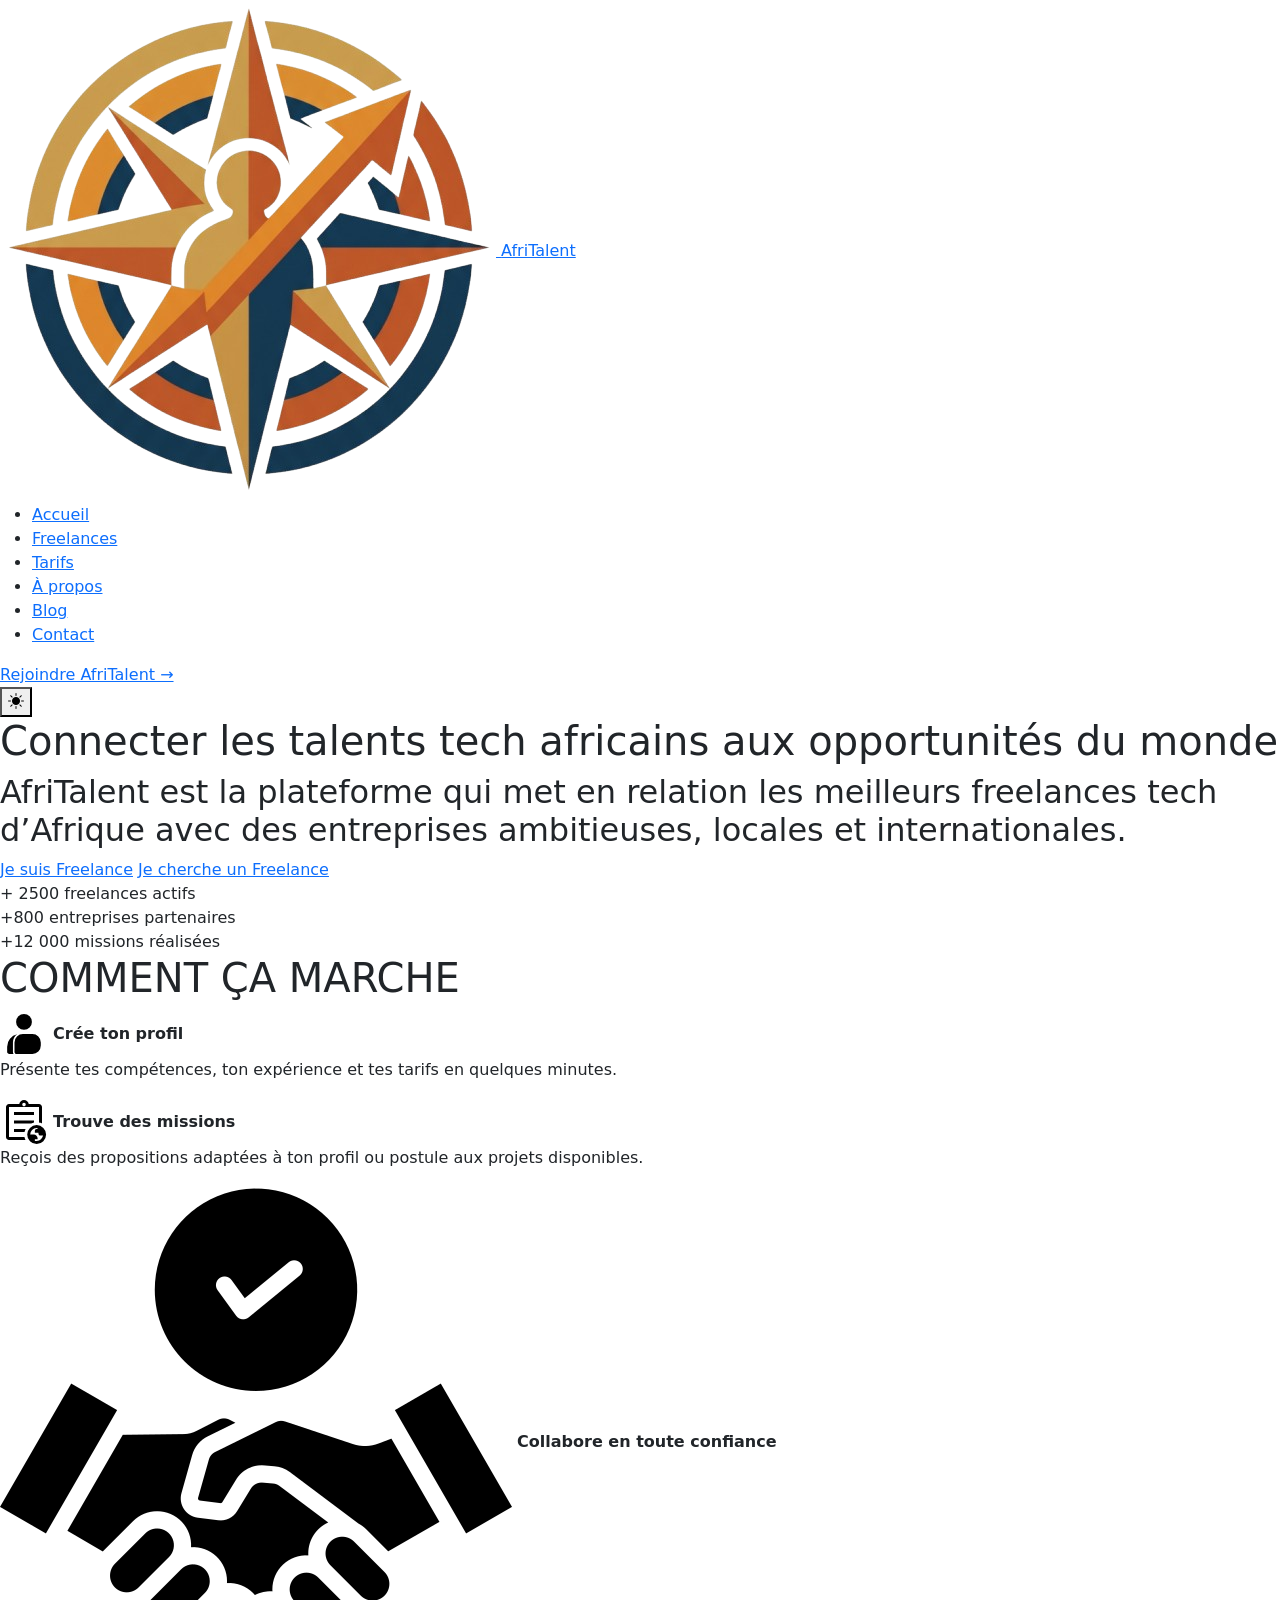
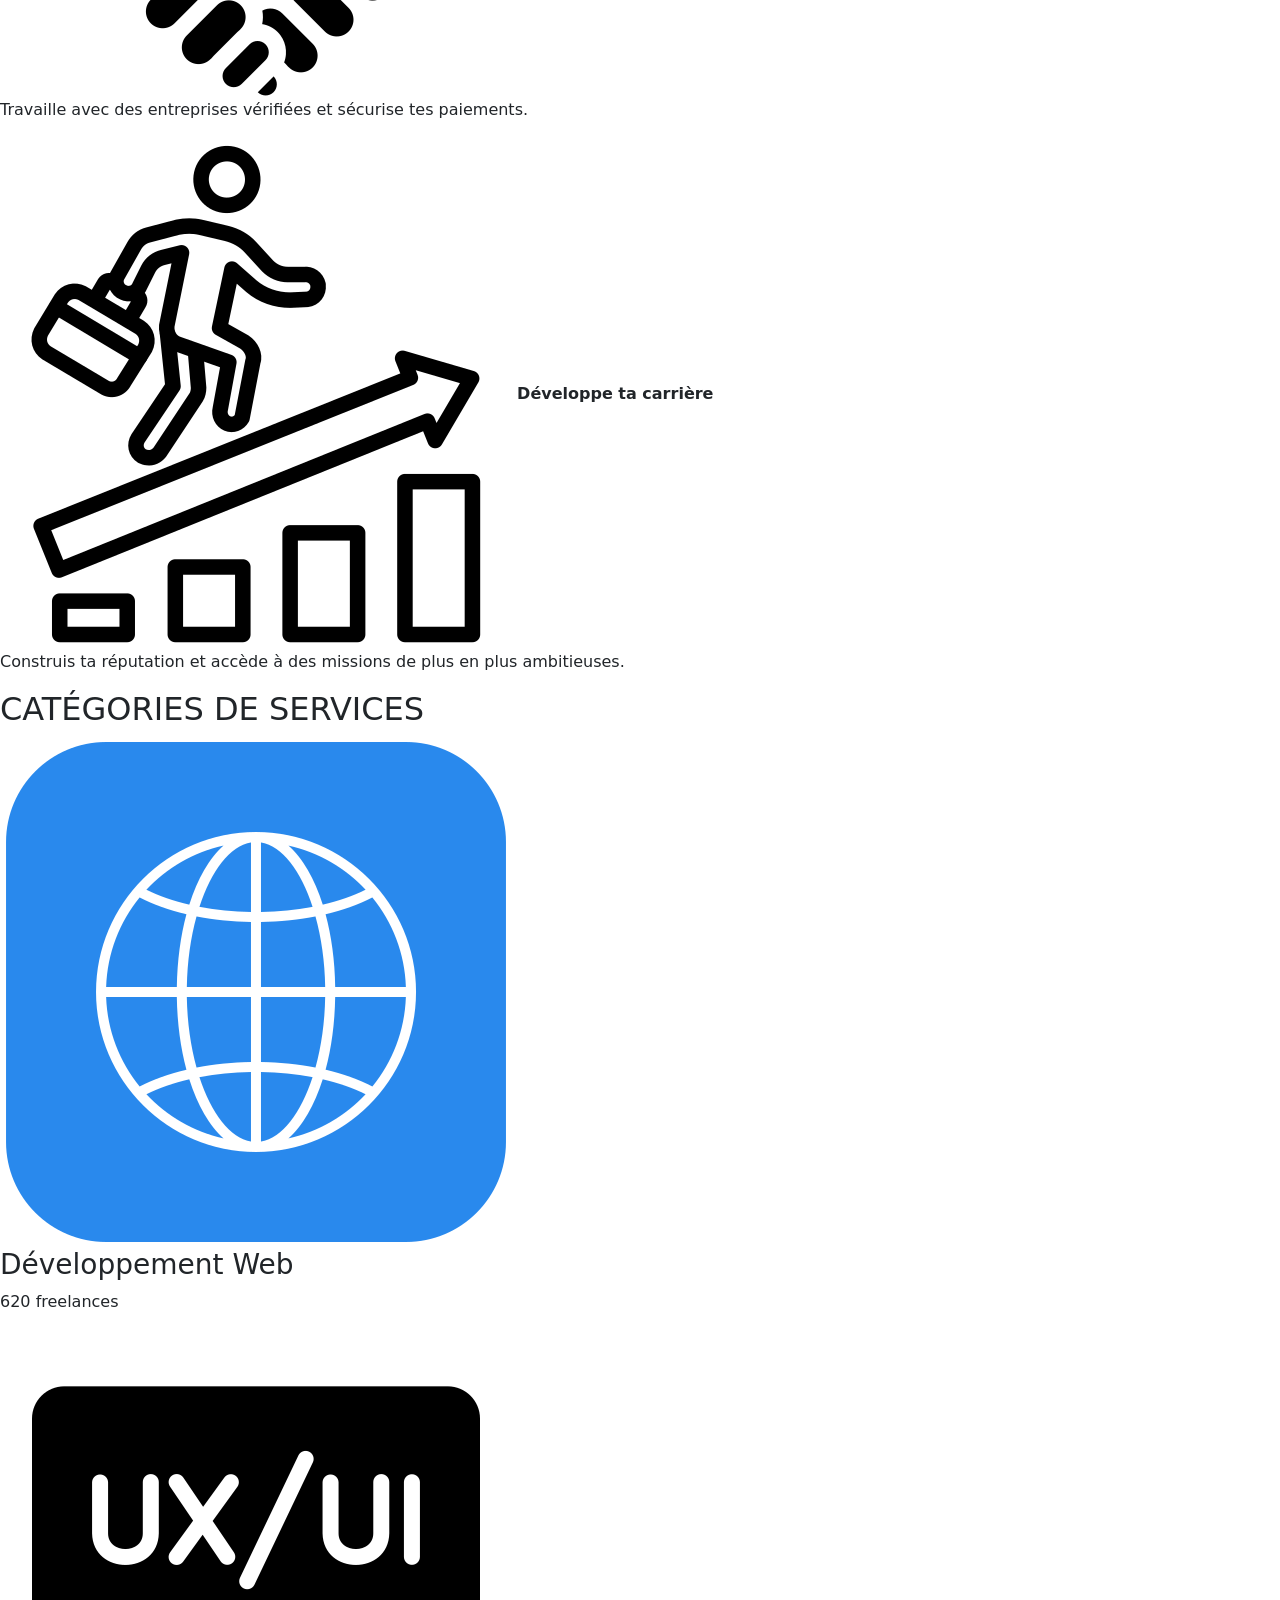
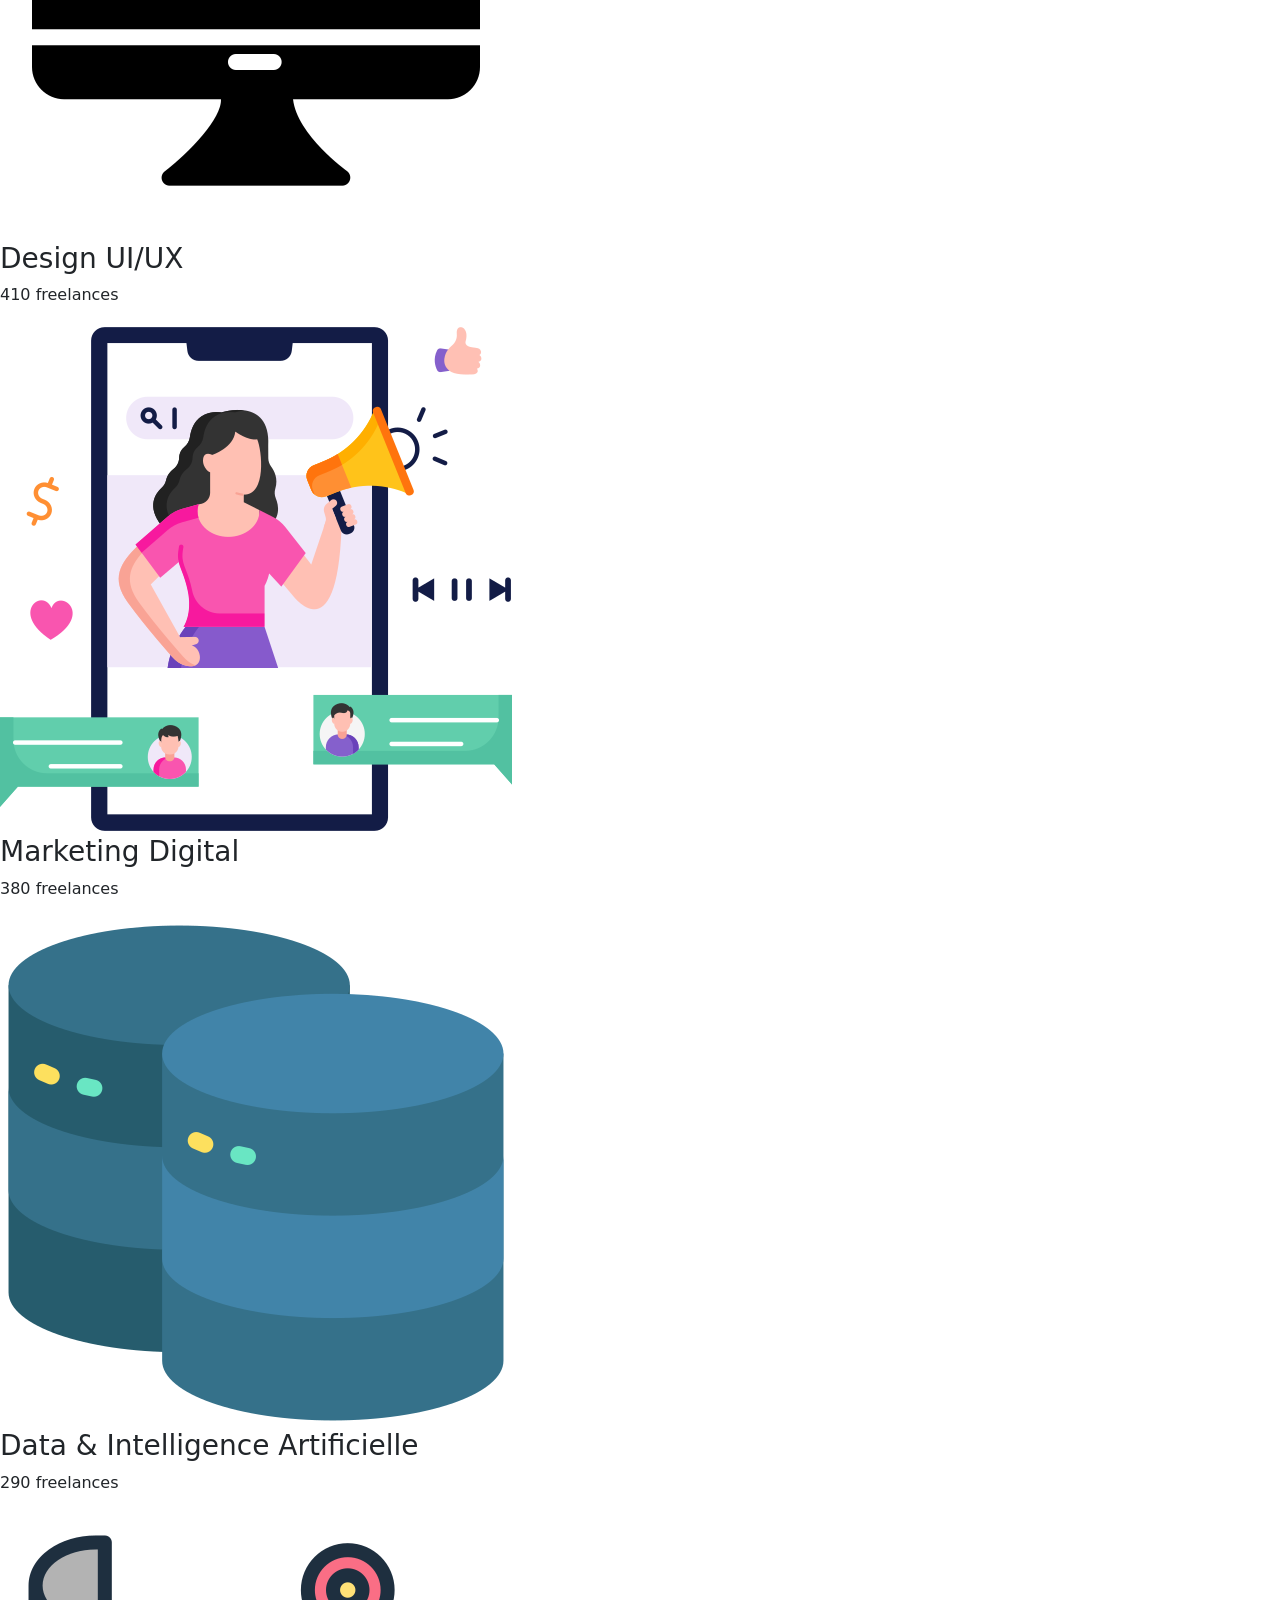
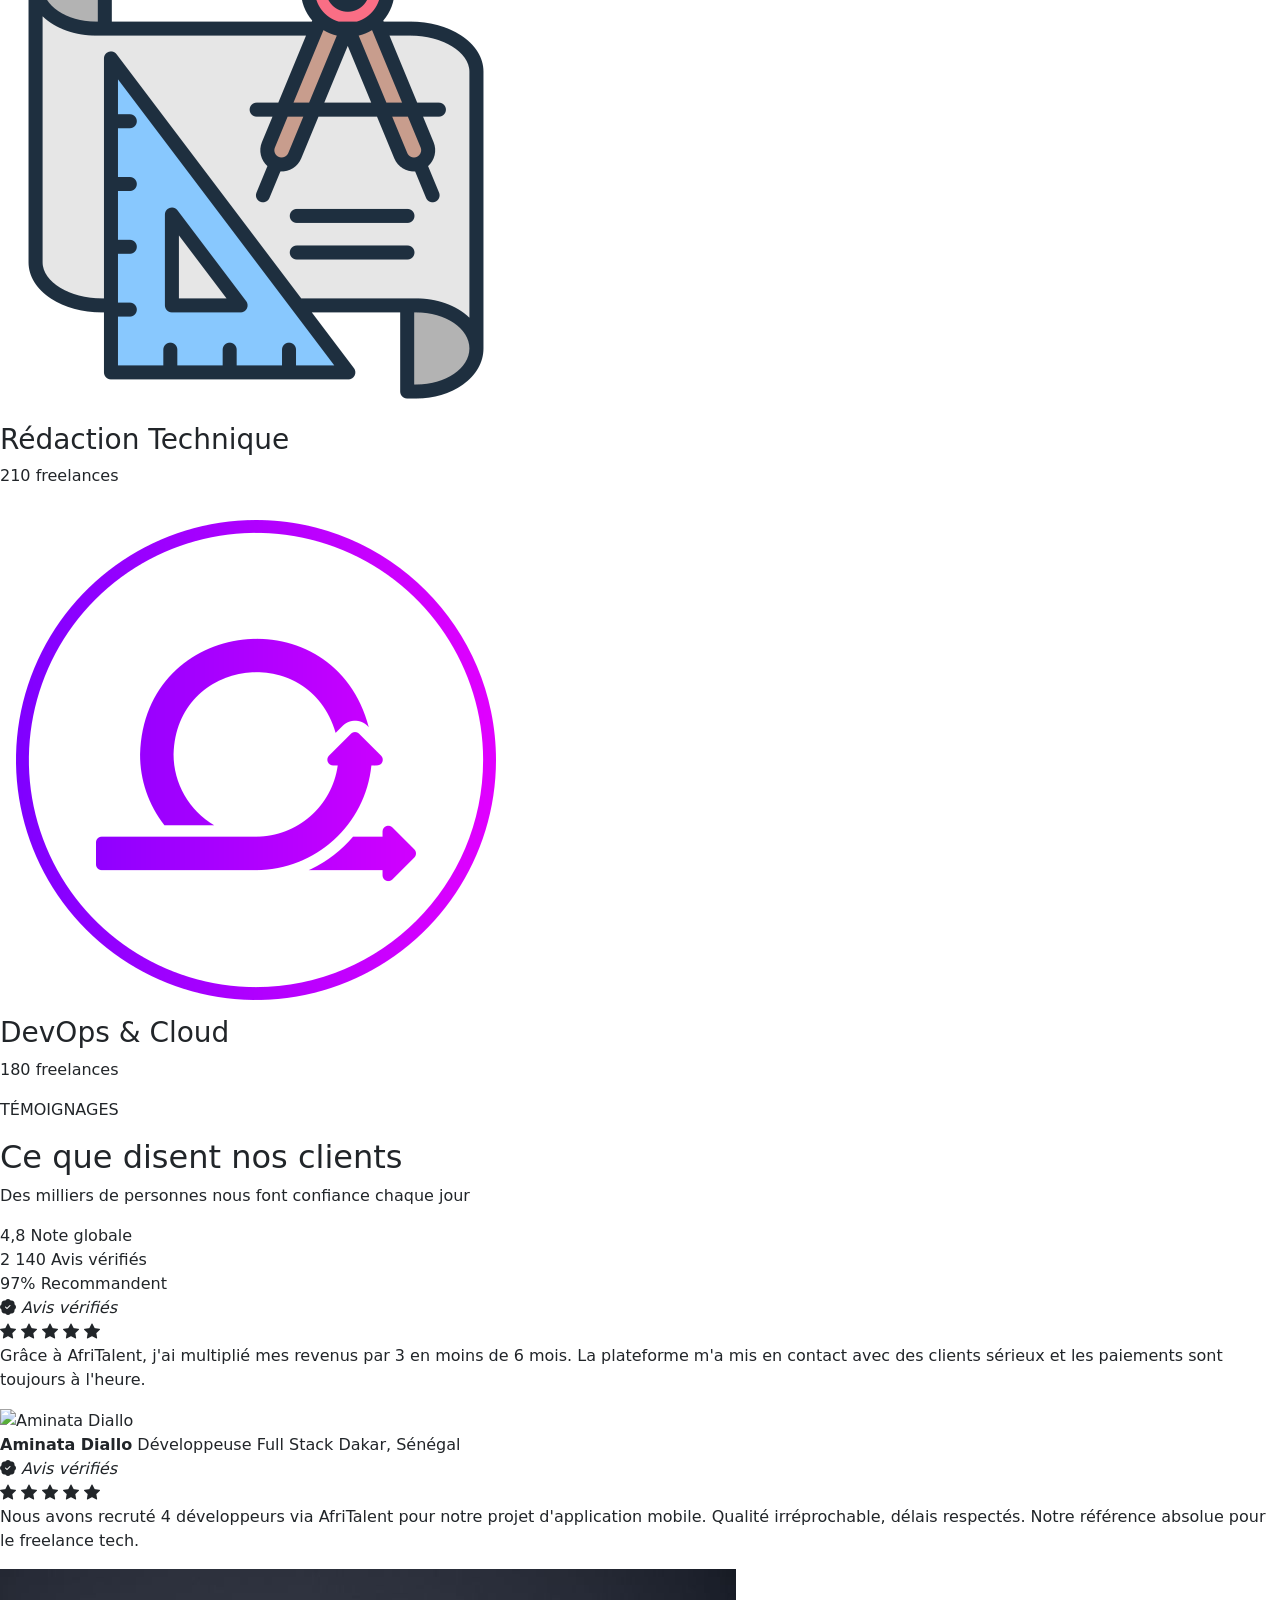
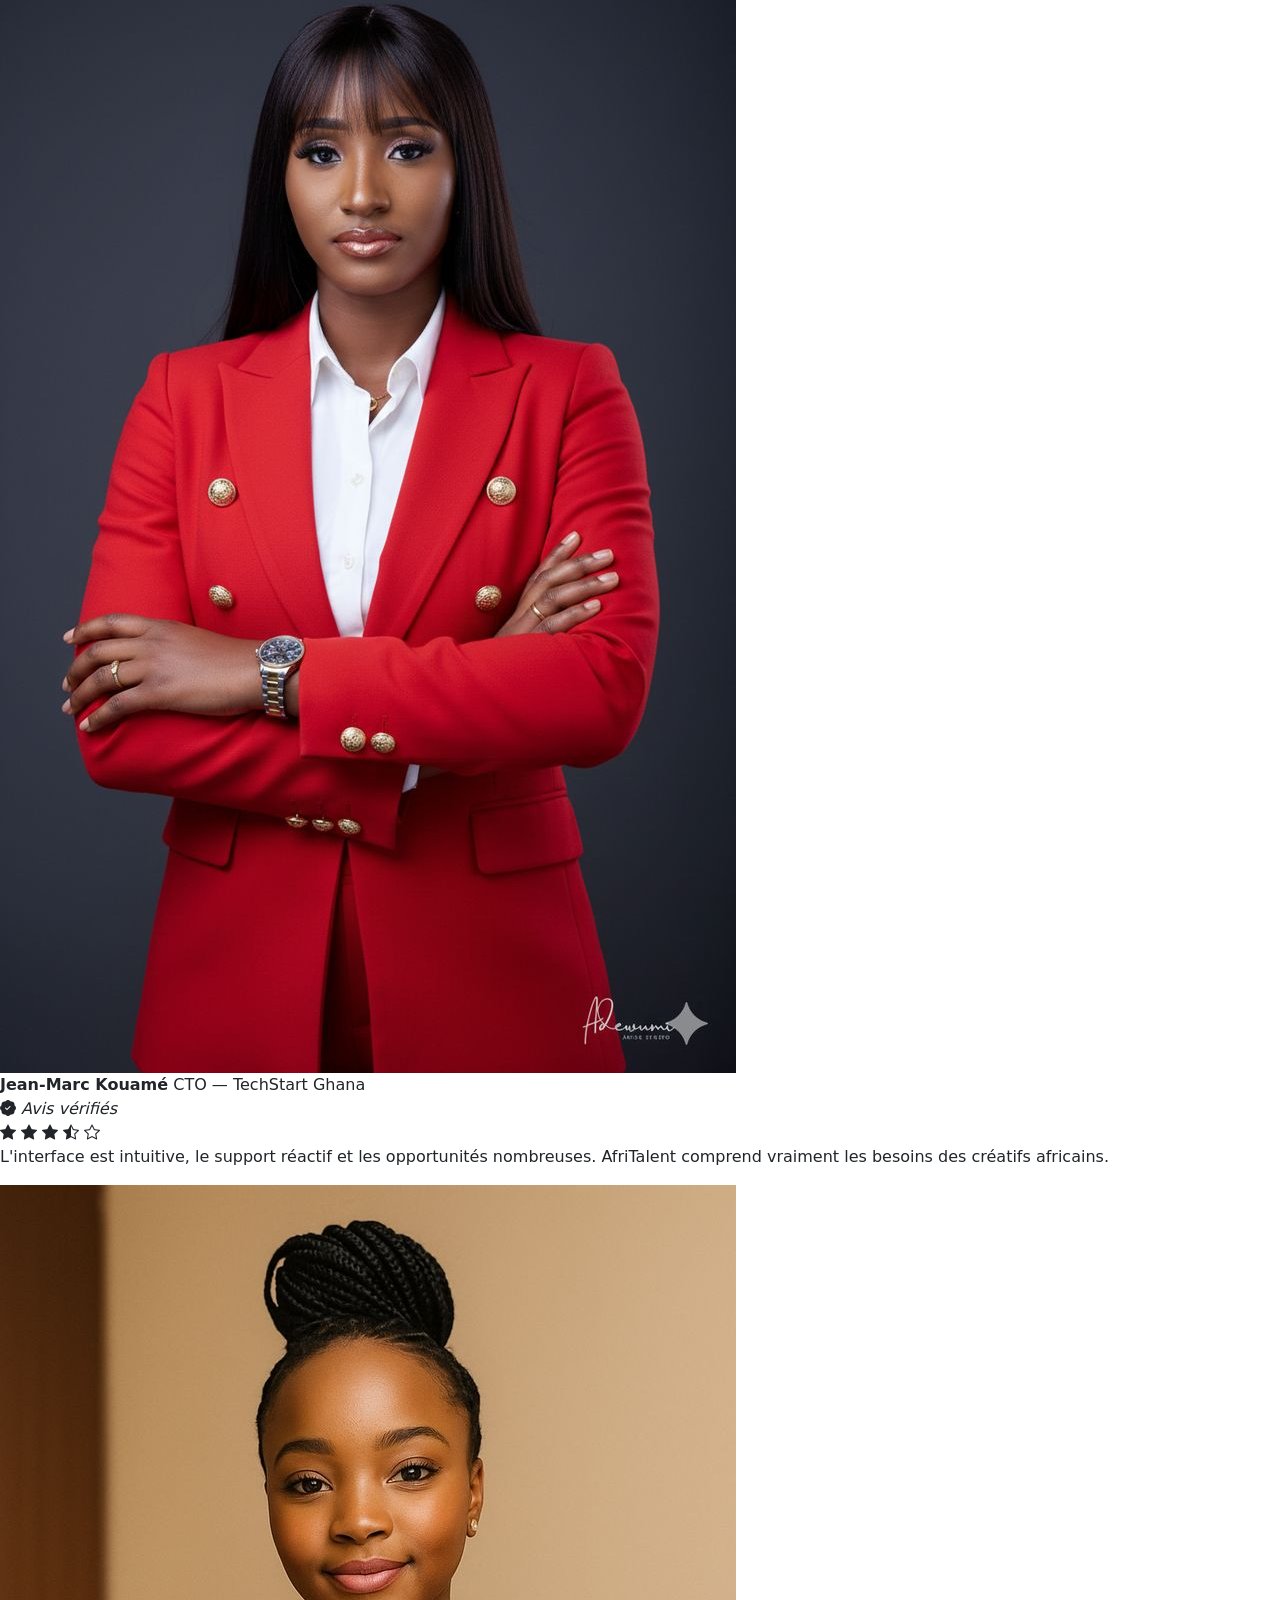
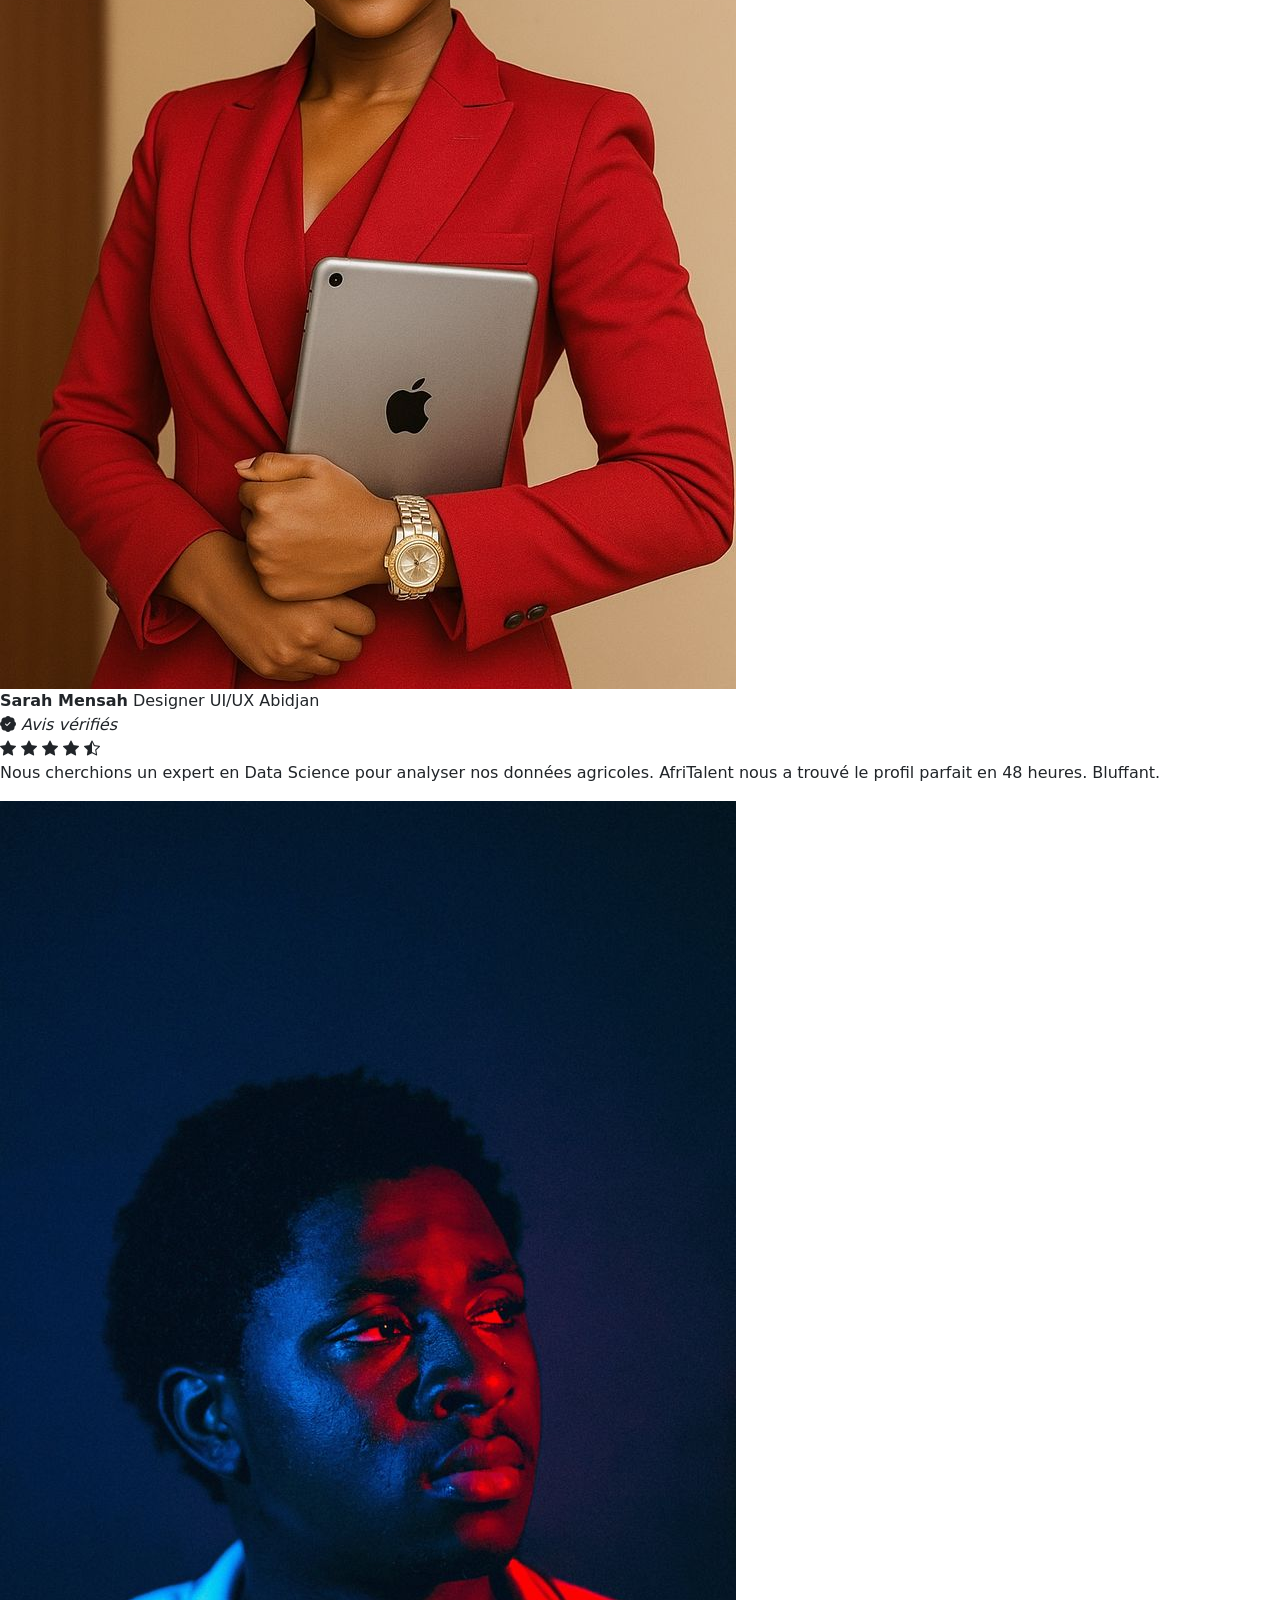
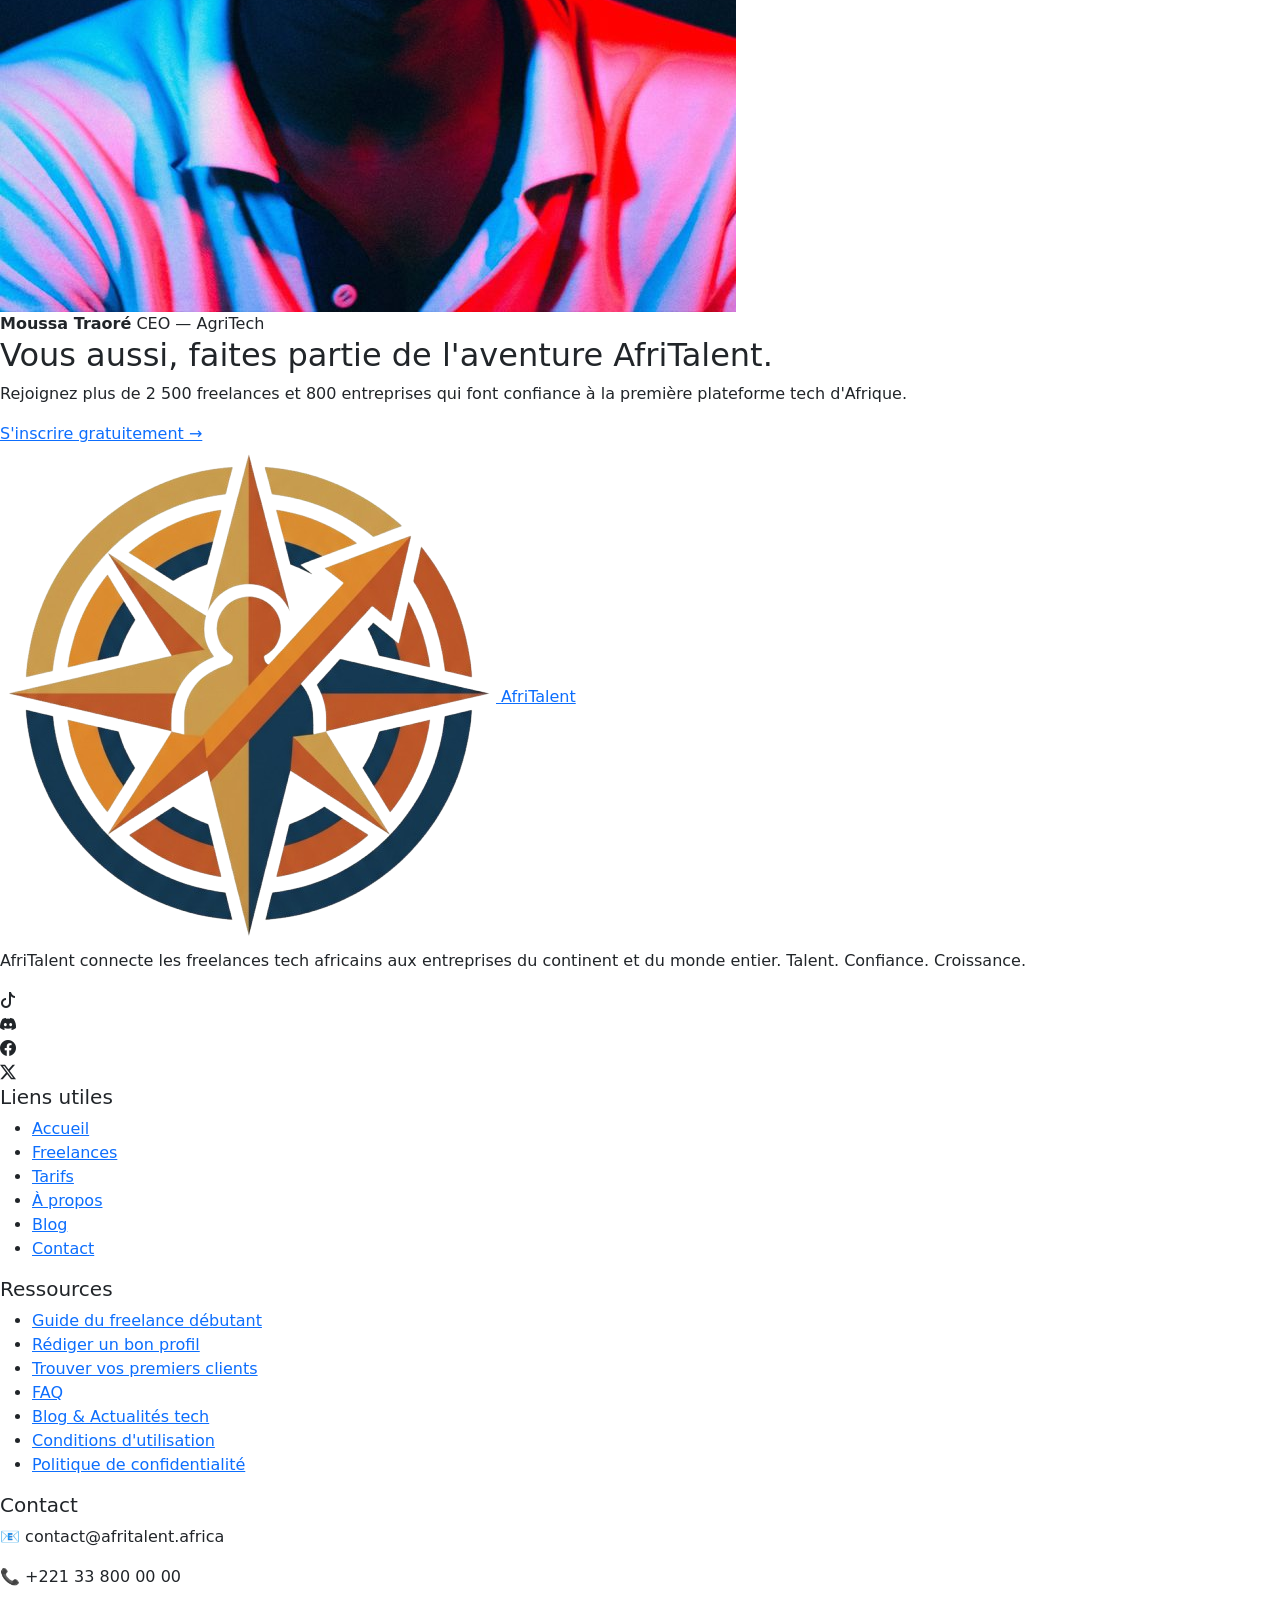
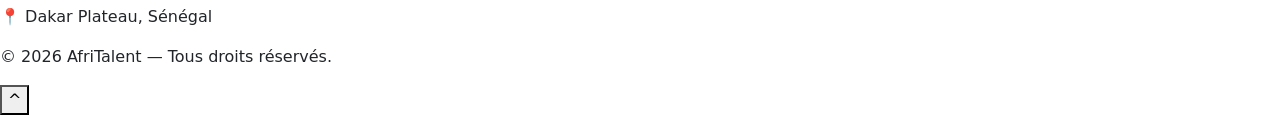
==== index.html @ 7b18ad2c "HTML : structure complète des 5 pages avec sections et contenu texte" ====
<!DOCTYPE html>
<html lang="fr">

<head>
    <meta charset="UTF-8">
    <meta name="viewport" content="width=device-width, initial-scale=1.0">
    <title>Aceuil</title>
    <link rel="stylesheet" href="https://cdn.jsdelivr.net/npm/bootstrap@5.3.8/dist/css/bootstrap.min.css">
    <link rel="stylesheet" href="https://cdn.jsdelivr.net/npm/bootstrap-icons@1.13.1/font/bootstrap-icons.min.css">
    <link rel="stylesheet" href="css/styl.css" type="text/css">
</head>

<body>
    <header>
        <div>
            <nav>
                <a href="#">
                    <img src="image/logo.png" alt="Afritalent">
                    <span>AfriTalent</span>
                </a>
                <ul>
                    <li><a href="#">Accueil</a></li>
                    <li><a href="freelances.html" target="_blank">Freelances</a></li>
                    <li><a href="tarifs.html">Tarifs</a></li>
                    <li><a href="about.html">À propos</a></li>
                    <li><a href="blog.html">Blog</a></li>
                    <li><a href="contact.html">Contact</a></li>
                </ul>
                <a href="#">Rejoindre AfriTalent →</a>
            </nav>
            <div>
                <button>
                    <i class="bi bi-brightness-high-fill"></i>
                </button>
            </div>
        </div>
    </header>
    <main>
        <section>
            <div>
                <h1>Connecter les talents tech africains aux opportunités du monde</h1>
                <h2>AfriTalent est la plateforme qui met en relation les meilleurs freelances tech d’Afrique avec des
                    entreprises ambitieuses, locales et internationales.</h2>
                <div>
                    <a href="#">Je suis Freelance</a>
                    <a href="#">Je cherche un Freelance</a>
                </div>
            </div>
            <div>
                <div>
                    <data value="2500">+ 2500</data>
                    <span>freelances actifs</span>
                </div>
                <div>
                    <data value="800">+800</data>
                    <span>entreprises partenaires</span>
                </div>
                <div>
                    <data value="12000">+12 000</data>
                    <span>missions réalisées</span>
                </div>
                <!-- <div>
                    <data value="98">98%</data>
                    <span>Taux de satisfaction</span>
                </div> -->
            </div>
        </section>
        <section>
            <h1>COMMENT ÇA MARCHE</h1>
            <div>
                <div>
                    <img src="image/user.svg" alt="Crée ton profil">
                    <strong>Crée ton profil</strong>
                    <p>Présente tes compétences, ton expérience et tes tarifs en quelques minutes.</p>
                </div>
                <div>
                    <img src="image/missions.svg" alt="Trouve des missions freelance">
                    <strong>Trouve des missions</strong>
                    <p>Reçois des propositions adaptées à ton profil ou postule aux projets disponibles.</p>
                </div>
                <div>
                    <img src="image/confiance.png" alt="Collabore en toute confiance">
                    <strong>Collabore en toute confiance</strong>
                    <p>Travaille avec des entreprises vérifiées et sécurise tes paiements.</p>
                </div>
                <div>
                    <img src="image/progres.png" alt=" Développe ta carrière de freelance">
                    <strong>Développe ta carrière</strong>
                    <p>Construis ta réputation et accède à des missions de plus en plus ambitieuses.</p>
                </div>
            </div>
        </section>
        <section>
            <div>
                <h2>CATÉGORIES DE SERVICES</h2>
                <div>
                    <div>
                        <img src="image/linternet.png" alt="Développement Web">
                        <h3>Développement Web</h3>
                        <p><data value="620">620 </data>freelances</p>
                    </div>
                    <div>
                        <img src="image/ux.png" alt="Design UI/UX">
                        <h3>Design UI/UX</h3>
                        <p><data value="410">410</data> freelances</p>
                    </div>
                    <div>
                        <img src="image/digital-marketing.png" alt="Marketing Digital">
                        <h3>Marketing Digital</h3>
                        <p><data value="380">380</data> freelances</p>
                    </div>
                    <div>
                        <img src="image/bases-de-donnees.png" alt="Data & Intelligence Artificielle">
                        <h3>Data & Intelligence Artificielle</h3>
                        <p><data value="290">290</data> freelances</p>
                    </div>
                    <div>
                        <img src="image/dessin-technique.png" alt="Rédaction Technique">
                        <h3>Rédaction Technique</h3>
                        <p><data value="210">210</data> freelances</p>
                    </div>
                    <div>
                        <img src="image/agile.png" alt="DevOps & Cloud">
                        <h3>DevOps & Cloud</h3>
                        <p><data value="180">180</data> freelances</p>
                    </div>
                </div>
            </div>
        </section>
        <!-- avis client -->
        <section>
            <div>
                <div>
                    <p>TÉMOIGNAGES</p>
                    <h2>Ce que disent nos clients</h2>
                    <p>Des milliers de personnes nous font confiance chaque jour</p>
                </div>
                <div>
                    <div>
                        <data value="4.8">4,8</data>
                        <span>Note globale</span>
                    </div>
                    <div>
                        <data value="2140">2 140</data>
                        <span>Avis vérifiés</span>
                    </div>
                    <div>
                        <data value="97">97%</data>
                        <span>Recommandent</span>
                    </div>
                </div>
                <div>
                    <div>
                        <div>
                            <div>
                                <i class="bi bi-patch-check-fill"></i>
                                <i>Avis vérifiés</i>
                            </div>
                            <div>
                                <i class="bi bi-star-fill"></i>
                                <i class="bi bi-star-fill"></i>
                                <i class="bi bi-star-fill"></i>
                                <i class="bi bi-star-fill"></i>
                                <i class="bi bi-star-fill"></i>
                            </div>
                        </div>
                        <div>
                            <p>
                                Grâce à AfriTalent, j'ai multiplié mes revenus par 3 en moins de
                                6 mois. La plateforme m'a mis en contact avec des clients sérieux
                                et les paiements sont toujours à l'heure.
                            </p>
                            <div>
                                <img src="image/avis (1).jpg" alt="Aminata Diallo">
                                <div>
                                    <strong>Aminata Diallo</strong>
                                    <span>Développeuse Full Stack</span>
                                    <span>Dakar, Sénégal</span>
                                </div>
                            </div>
                        </div>
                    </div>

                    <div>
                        <div>
                            <div>
                                <i class="bi bi-patch-check-fill"></i>
                                <i>Avis vérifiés</i>
                            </div>
                            <div>
                                <i class="bi bi-star-fill"></i>
                                <i class="bi bi-star-fill"></i>
                                <i class="bi bi-star-fill"></i>
                                <i class="bi bi-star-fill"></i>
                                <i class="bi bi-star-fill"></i>
                            </div>
                        </div>
                        <div>
                            <p>
                                Nous avons recruté 4 développeurs via AfriTalent pour notre projet
                                d'application mobile. Qualité irréprochable, délais respectés.
                                Notre référence absolue pour le freelance tech.
                            </p>
                            <div>
                                <img src="image/avis (2).jpg" alt="">
                                <div>
                                    <strong>Jean-Marc Kouamé</strong>
                                    <span>CTO — TechStart</span>
                                    <span>Ghana</span>
                                </div>
                            </div>
                        </div>
                    </div>

                    <div>
                        <div>
                            <div>
                                <i class="bi bi-patch-check-fill"></i>
                                <i>Avis vérifiés</i>
                            </div>
                            <div>
                                <i class="bi bi-star-fill"></i>
                                <i class="bi bi-star-fill"></i>
                                <i class="bi bi-star-fill"></i>
                                <i class="bi bi-star-half"></i>
                                <i class="bi bi-star"></i>
                            </div>
                        </div>
                        <div>
                            <p>
                                L'interface est intuitive, le support réactif et les opportunités
                                nombreuses. AfriTalent comprend vraiment les besoins des créatifs africains.
                            </p>
                            <div>
                                <img src="image/avis (3).jpg" alt="Sarah Mensah">
                                <div>
                                    <strong>Sarah Mensah</strong>
                                    <span>Designer UI/UX</span>
                                    <span>Abidjan</span>
                                </div>
                            </div>
                        </div>
                    </div>

                    <div>
                        <div>
                            <div>
                                <i class="bi bi-patch-check-fill"></i>
                                <i>Avis vérifiés</i>
                            </div>
                            <div>
                                <i class="bi bi-star-fill"></i>
                                <i class="bi bi-star-fill"></i>
                                <i class="bi bi-star-fill"></i>
                                <i class="bi bi-star-fill"></i>
                                <i class="bi bi-star-half"></i>
                            </div>
                        </div>
                        <div>
                            <p>
                                Nous cherchions un expert en Data Science pour analyser nos données
                                agricoles. AfriTalent nous a trouvé le profil parfait en 48 heures. Bluffant.
                            </p>
                            <div>
                                <img src="image/avis (4).jpg" alt="">
                                <div>
                                    <strong>Moussa Traoré</strong>
                                    <span>CEO — AgriTech</span>
                                </div>
                            </div>
                        </div>
                    </div>
                </div>
            </div>
        </section>
        <!-- === cta final=== -->
        <section>
            <div>
                <h2>Vous aussi, faites partie de l'aventure AfriTalent.</h2>
                <p>
                    Rejoignez plus de 2 500 freelances et 800 entreprises
                    qui font confiance à la première plateforme tech d'Afrique.
                </p>
                <a href="#">S'inscrire gratuitement →</a>
            </div>
        </section>
    </main>
    <footer>
        <div>
            <!-- a propos -->
            <div>
                <a href="#">
                    <img src="image/logo.png" alt="Afritalent">
                    <span>AfriTalent</span>
                </a>
                <p>
                    AfriTalent connecte les freelances tech africains aux entreprises
                    du continent et du monde entier. Talent. Confiance. Croissance.
                </p>
                <div>
                    <div>
                        <i class="bi bi-tiktok"></i>
                    </div>
                    <div>
                        <i class="bi bi-discord"></i>
                    </div>
                    <div>
                        <i class="bi bi-facebook"></i>
                    </div>
                    <div>
                        <i class="bi bi-twitter-x"></i>
                    </div>
                </div>
            </div>

            <!-- Liens utiles -->
            <div>
                <h5>Liens utiles</h5>
                <ul>
                    <li><a href="#">Accueil</a></li>
                    <li><a href="freelances.html" target="_blank">Freelances</a></li>
                    <li><a href="tarifs.html">Tarifs</a></li>
                    <li><a href="about.html">À propos</a></li>
                    <li><a href="blog.html">Blog</a></li>
                    <li><a href="contact.html">Contact</a></li>
                </ul>
            </div>

            <!-- Ressources -->
            <div>
                <h5>Ressources</h5>
                <ul>
                    <li><a href="#">Guide du freelance débutant</a></li>
                    <li><a href="#">Rédiger un bon profil</a></li>
                    <li><a href="#">Trouver vos premiers clients</a></li>
                    <li><a href="#">FAQ</a></li>
                    <li><a href="#">Blog & Actualités tech</a></li>
                    <li><a href="#">Conditions d'utilisation</a></li>
                    <li><a href="#">Politique de confidentialité</a></li>
                </ul>
            </div>
            <div>
                <div>
                    <h5>Contact</h5>
                    <address>
                        <p>📧 contact@afritalent.africa</p>
                        <p>📞 +221 33 800 00 00</p>
                        <p>📍 Dakar Plateau, Sénégal</p>
                    </address>
                </div>
            </div>
            <div>
                <div>
                    <p>© 2026 AfriTalent — Tous droits réservés.</p>
                </div>
            </div>
        </div>
    </footer>
    <div>
        <button>^</button>
    </div>
</body>

</html>
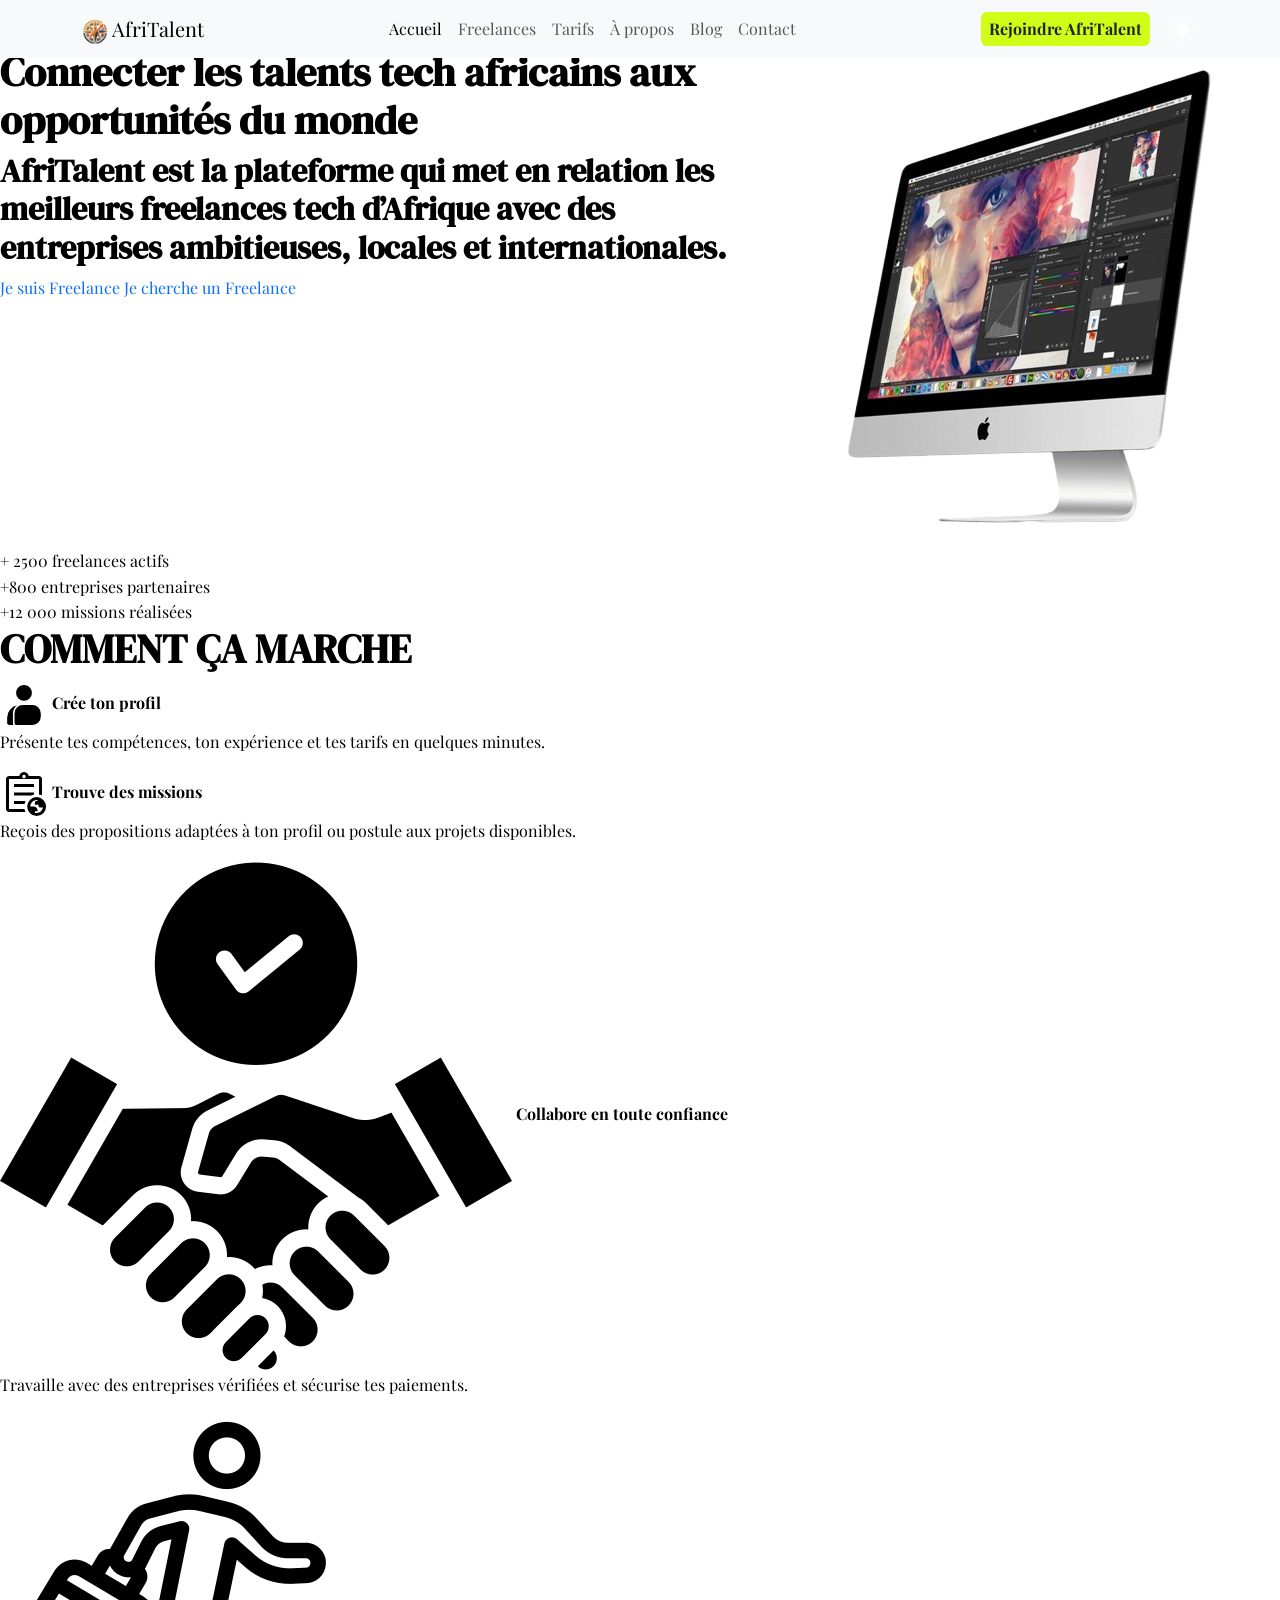
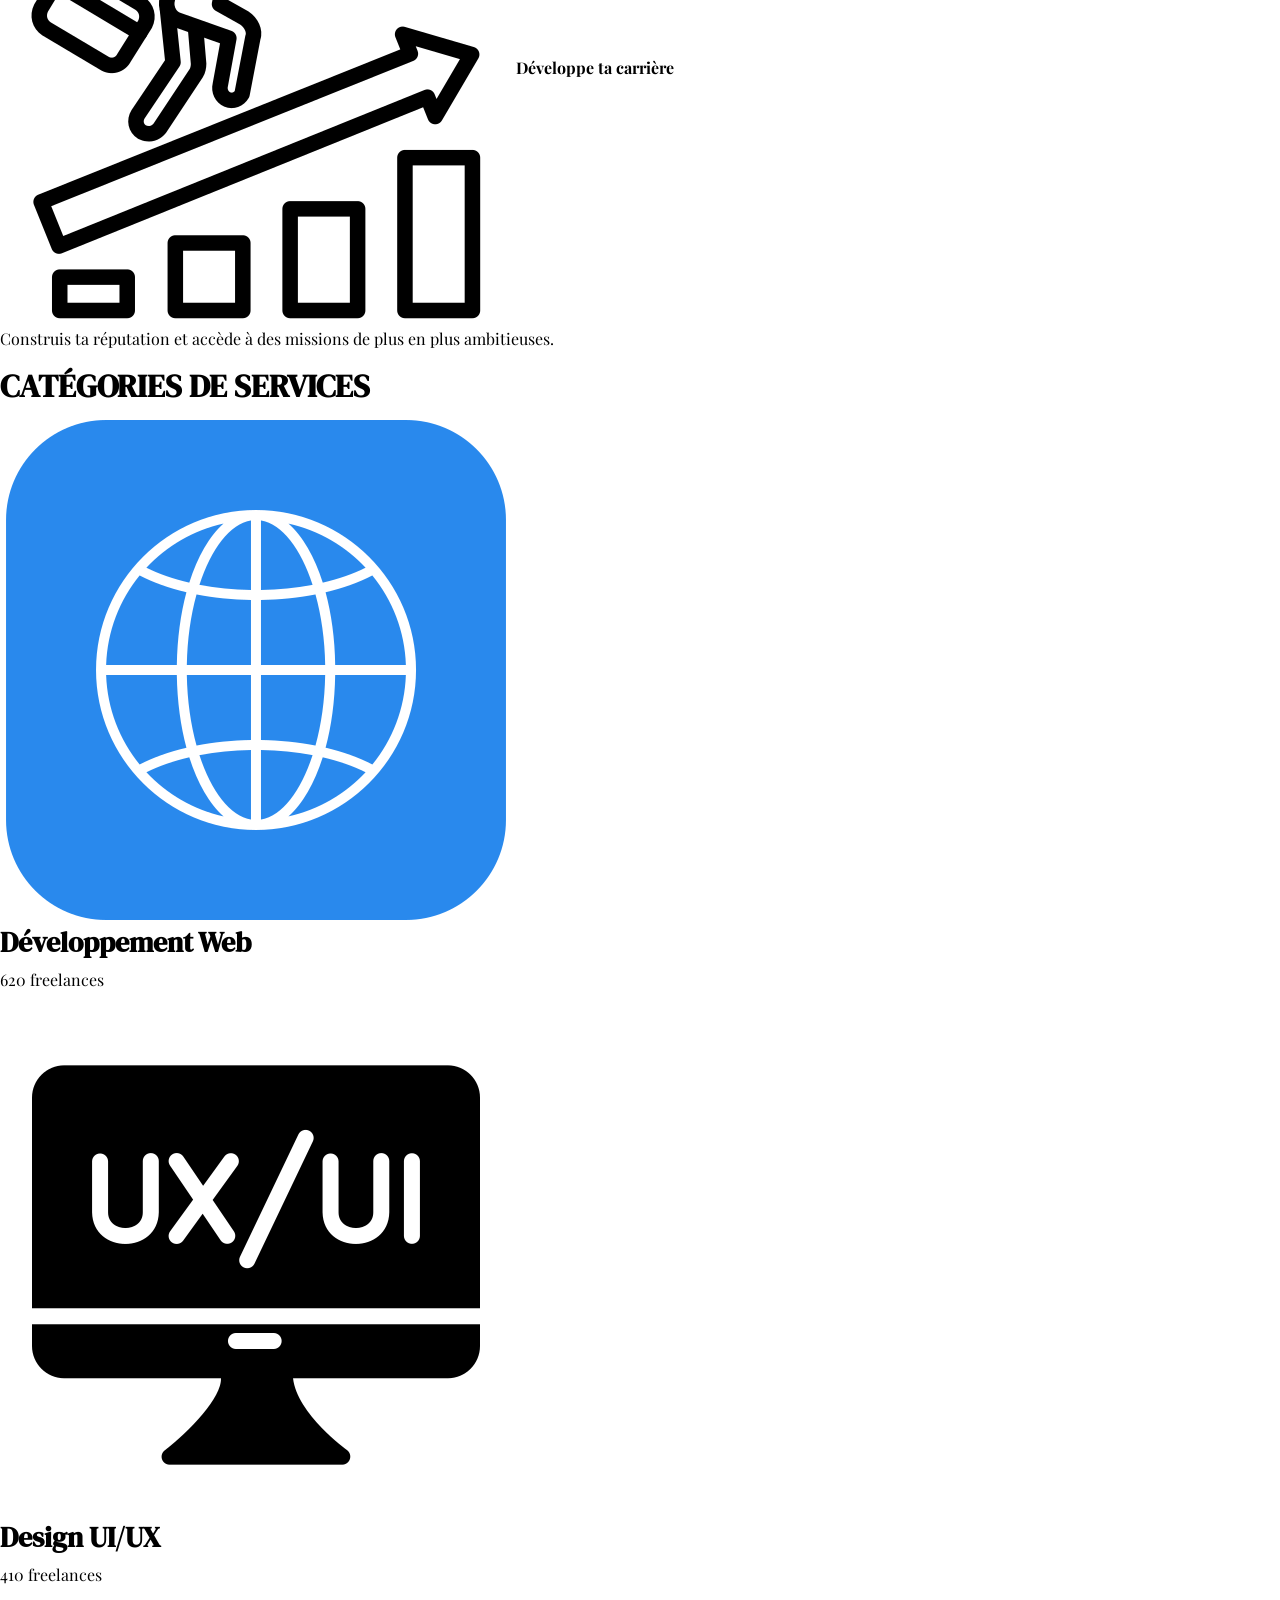
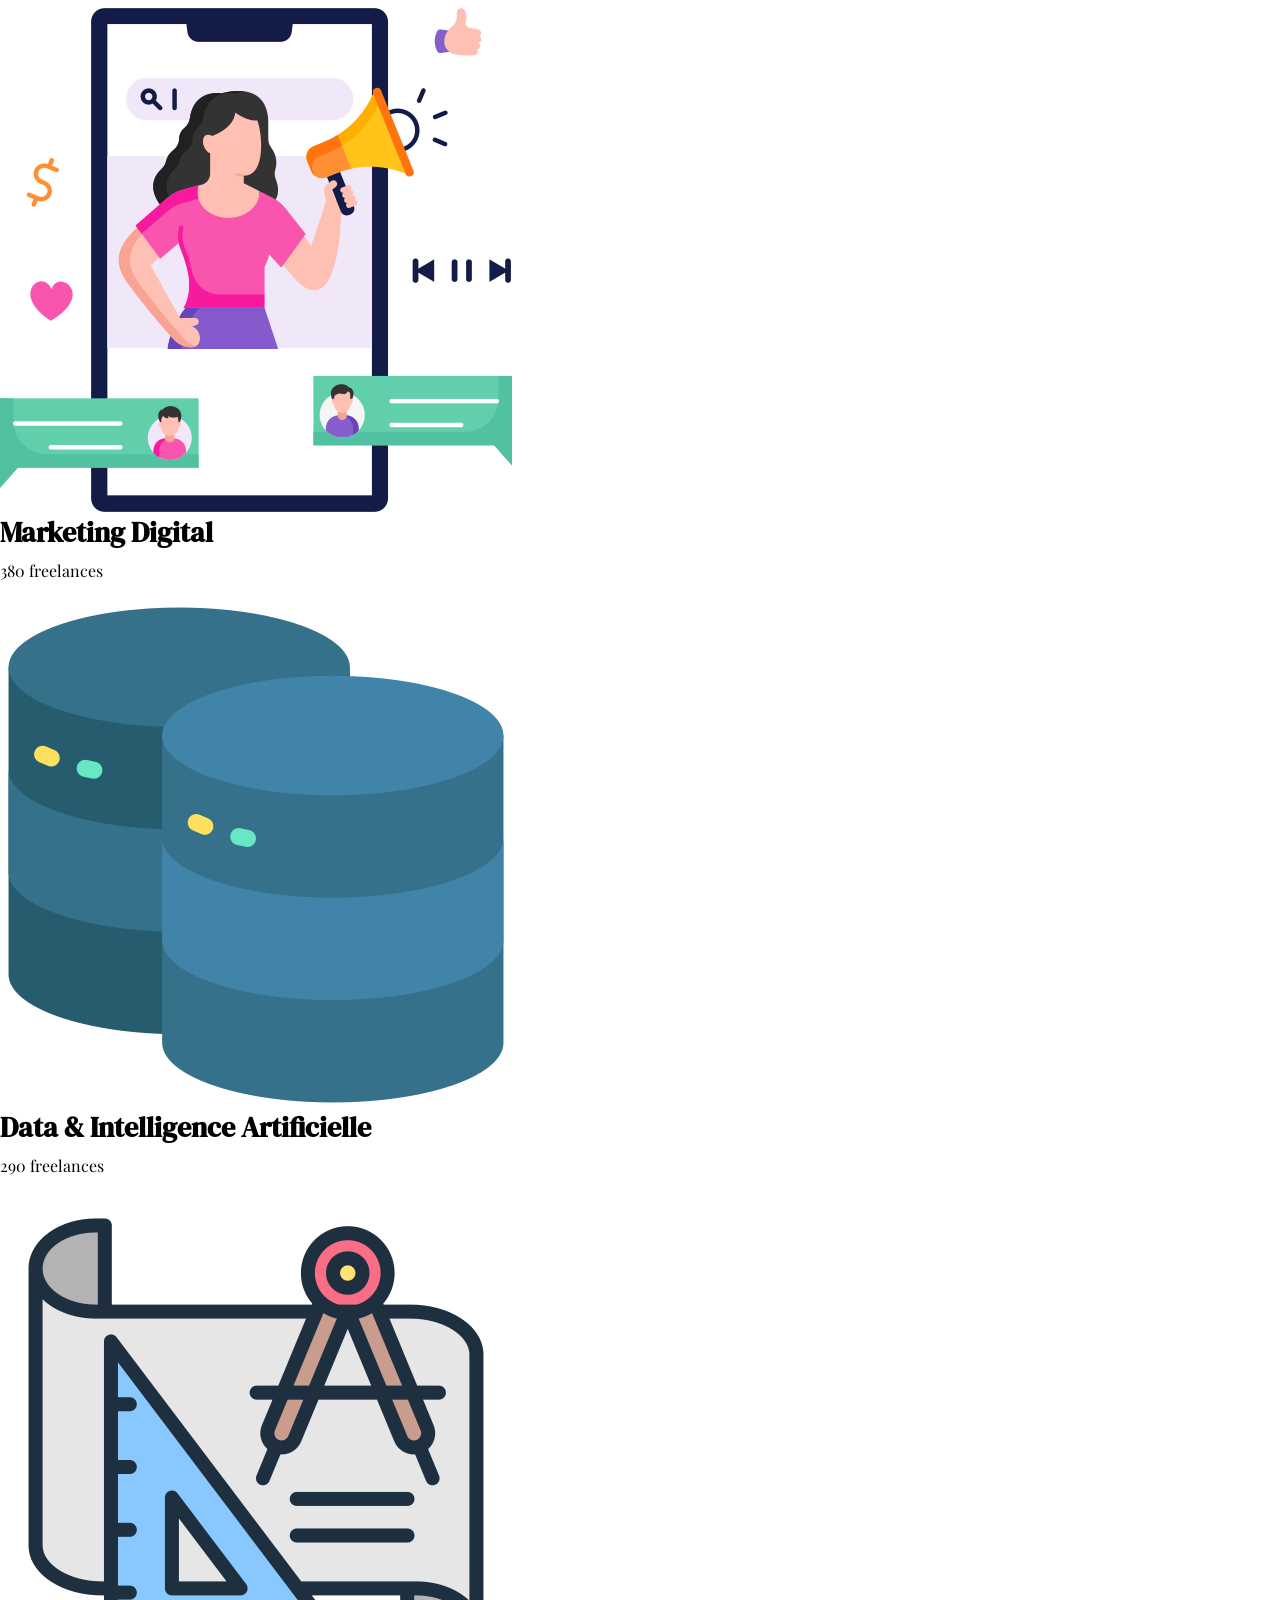
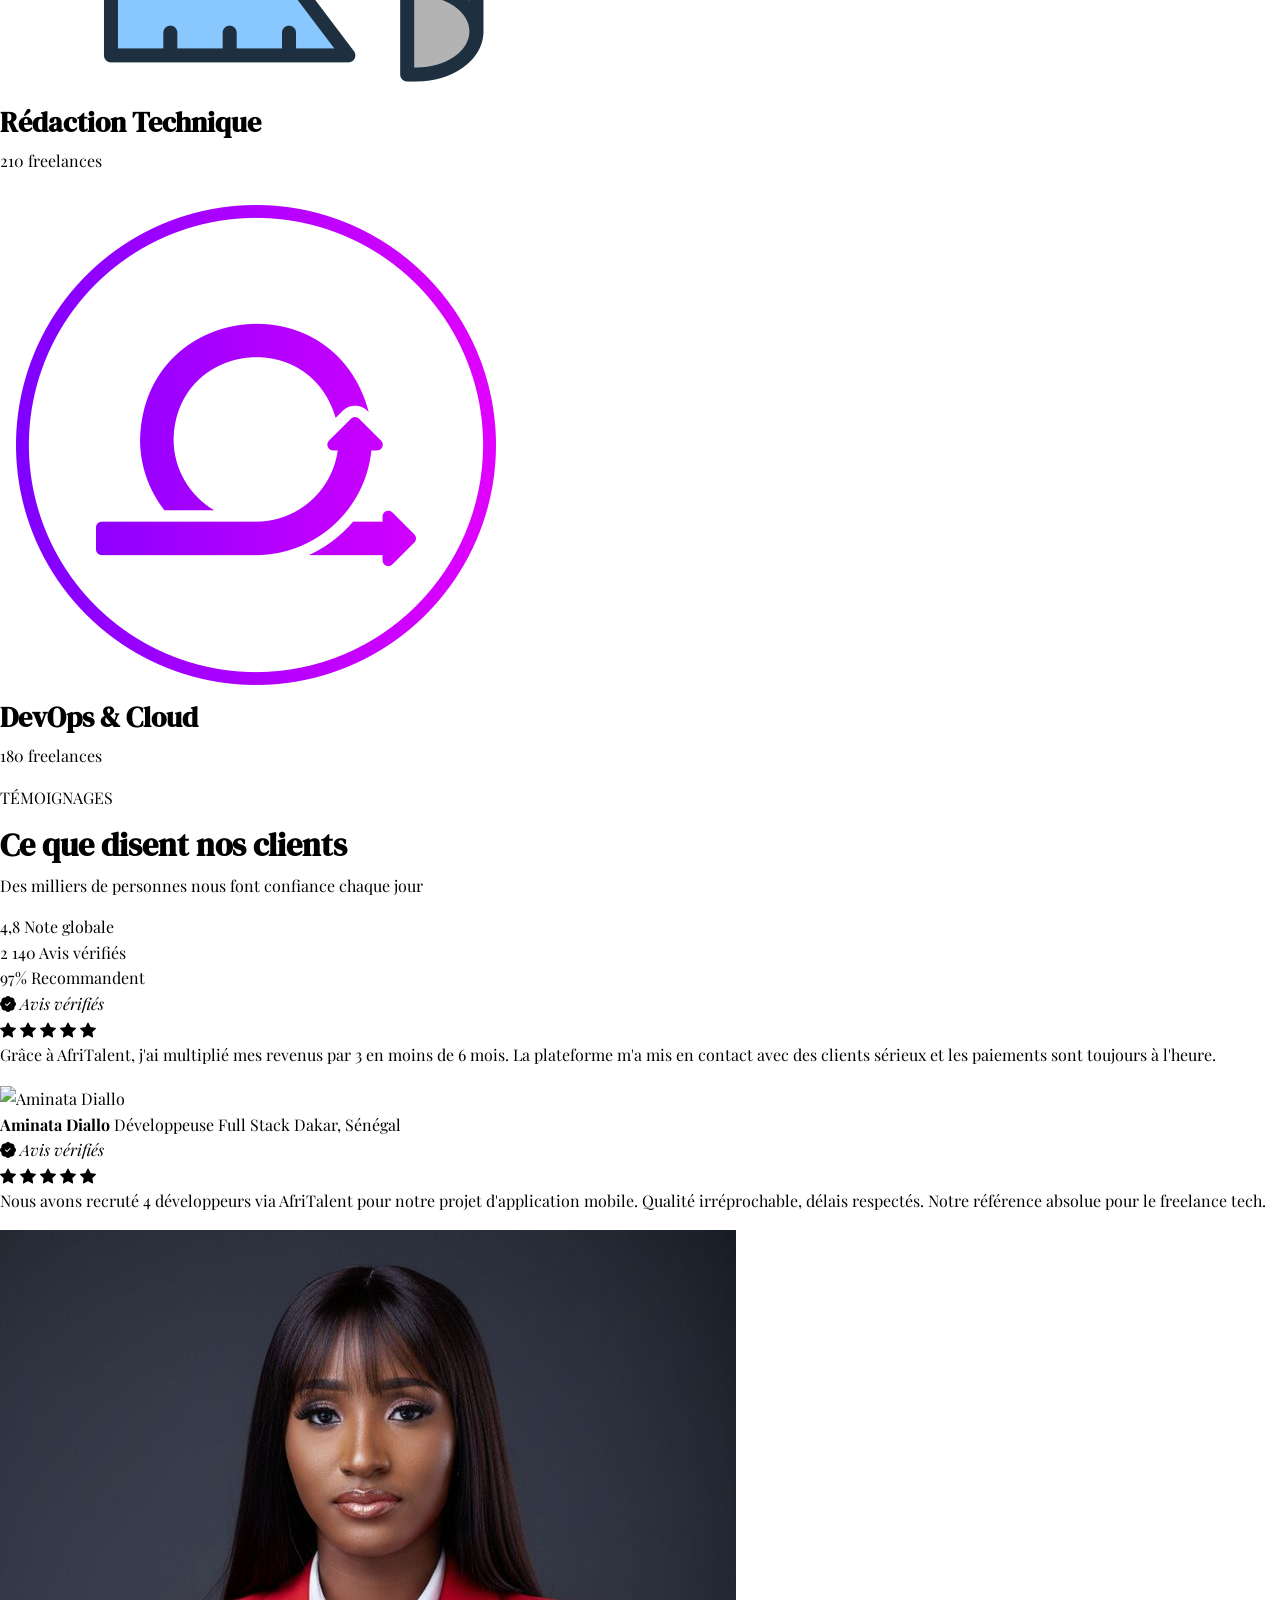
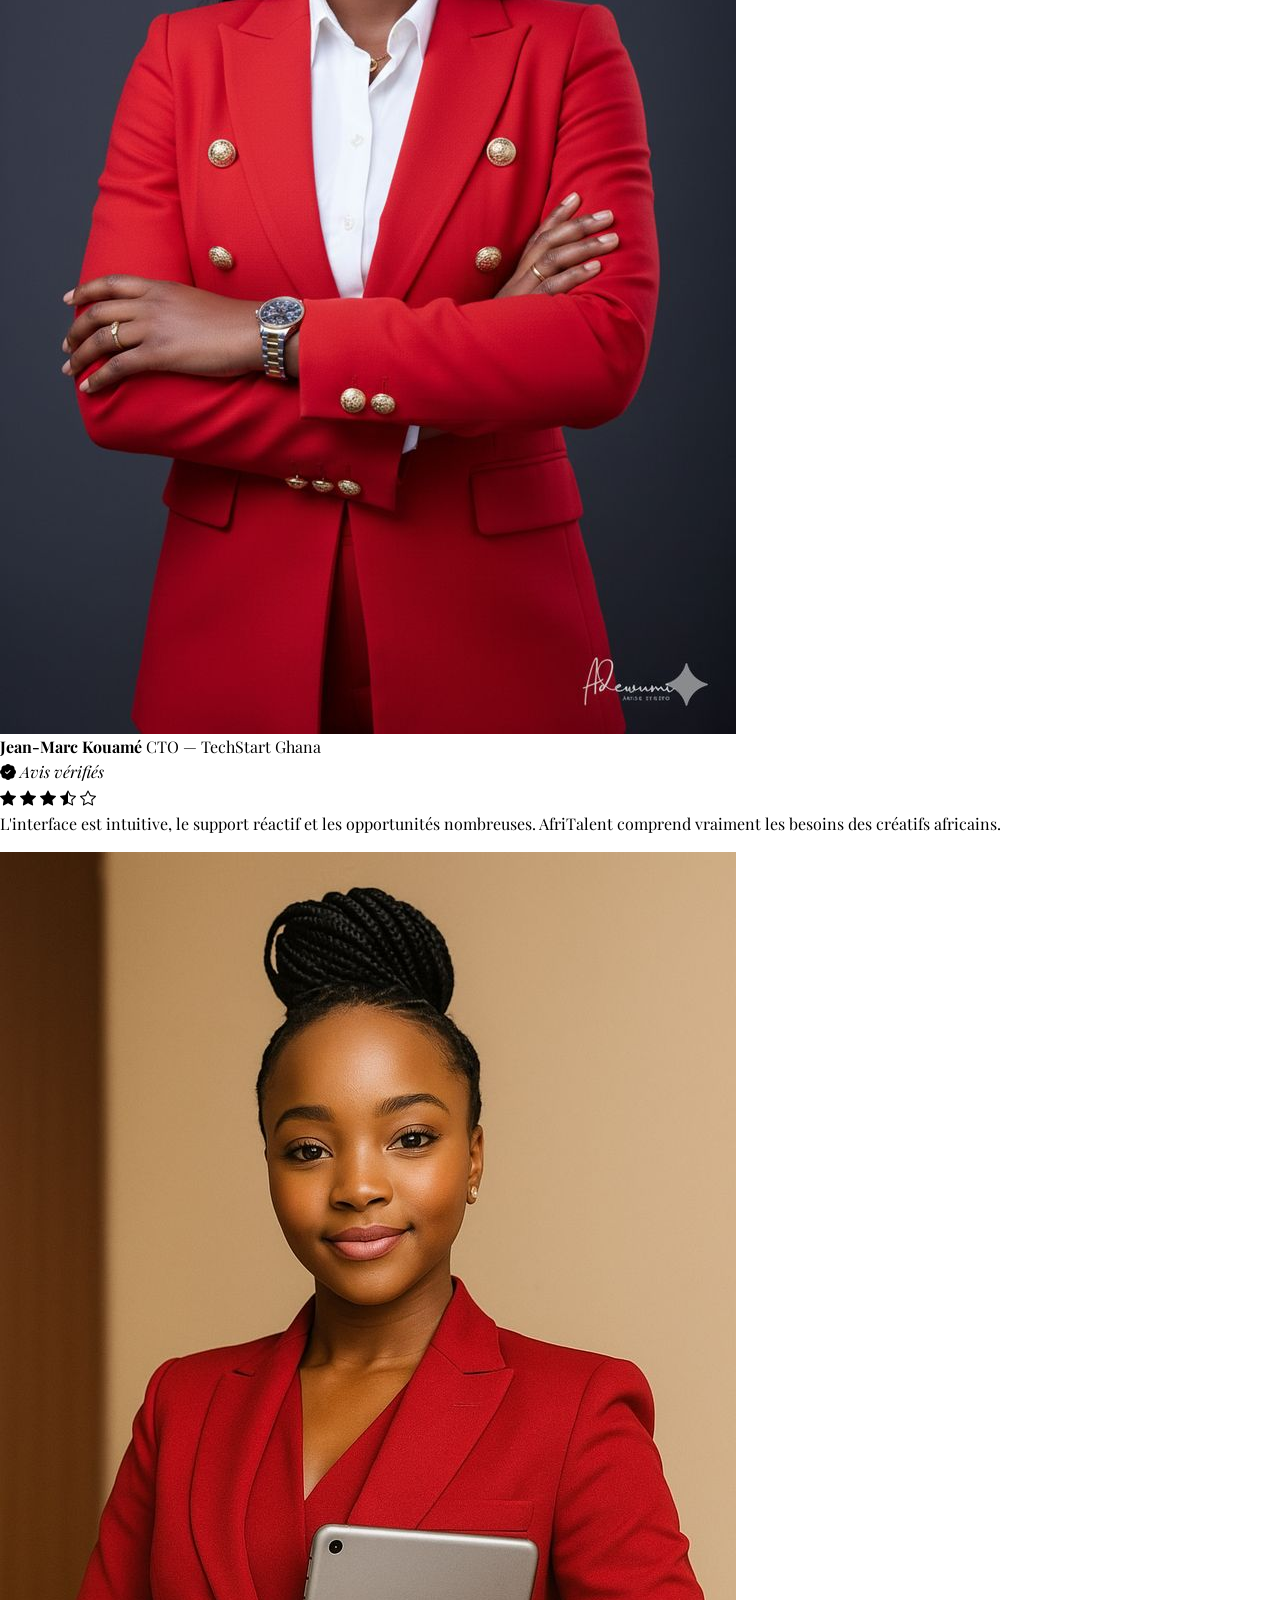
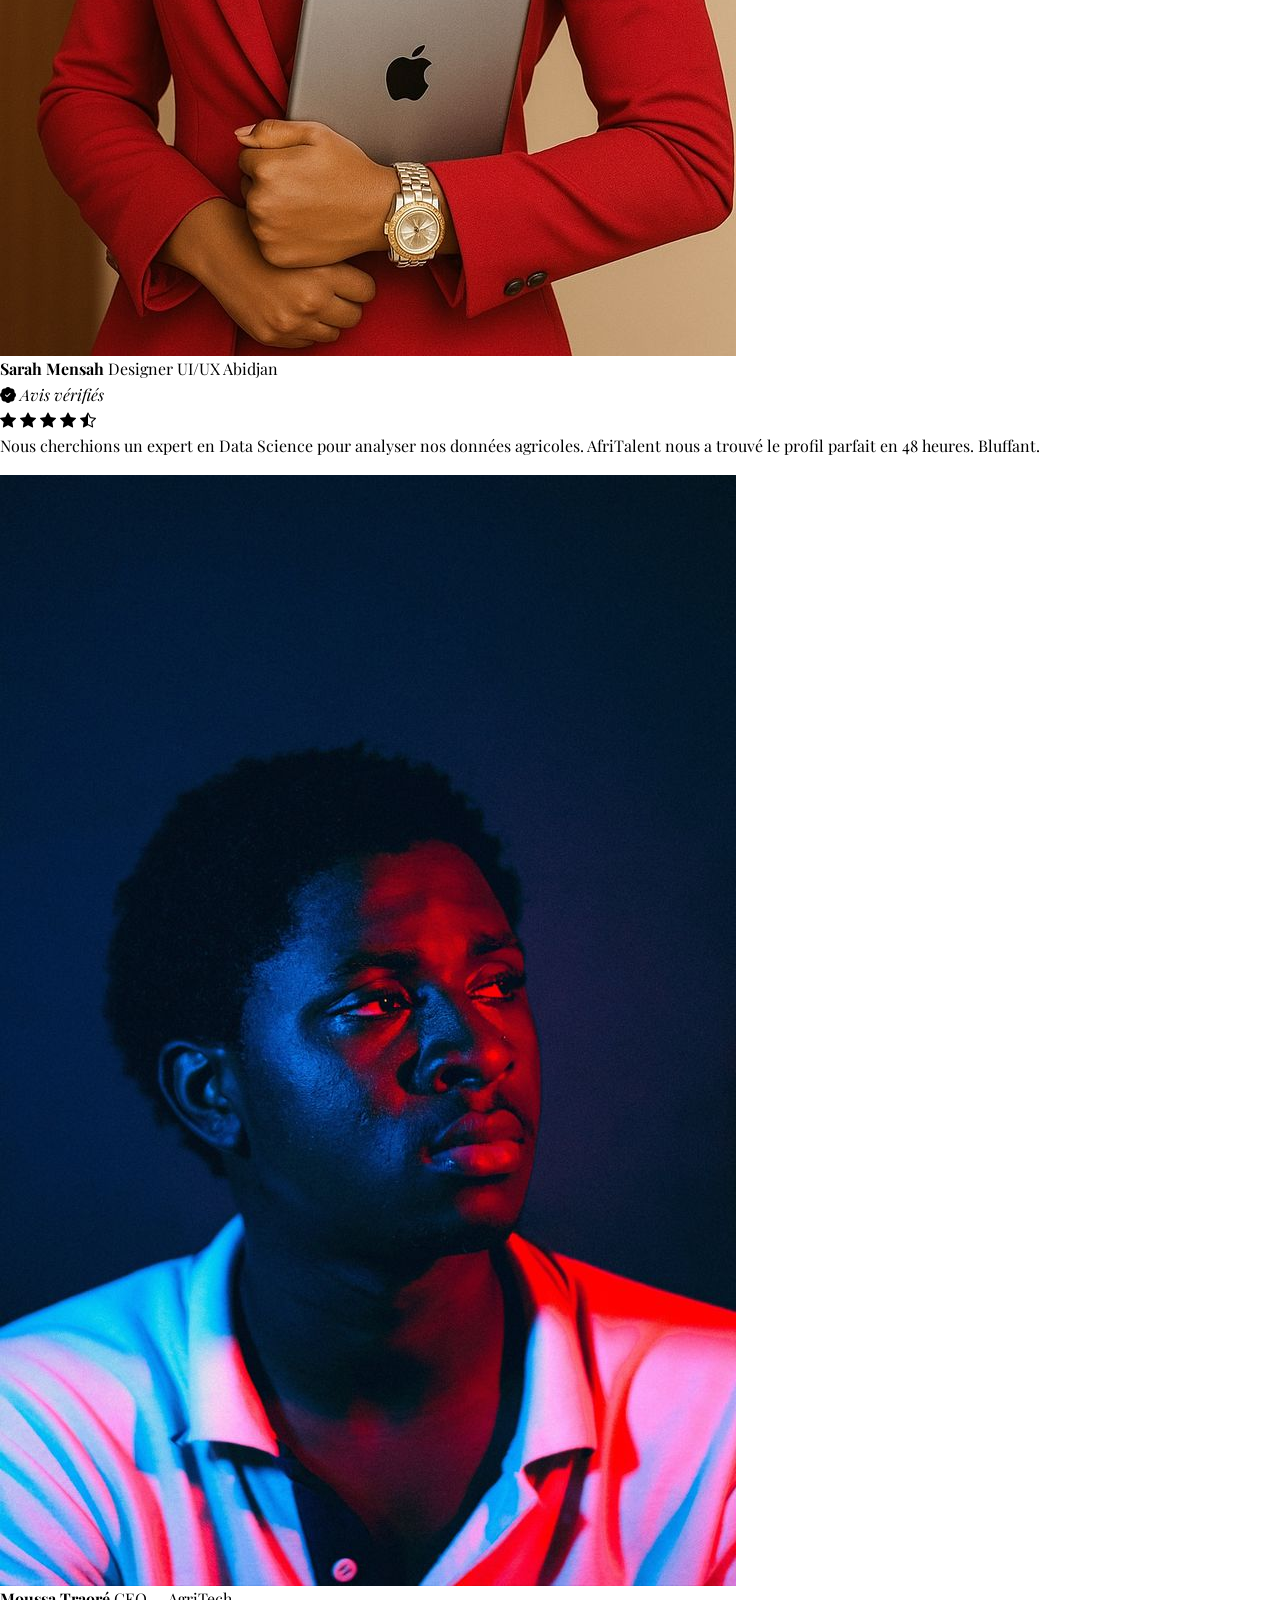
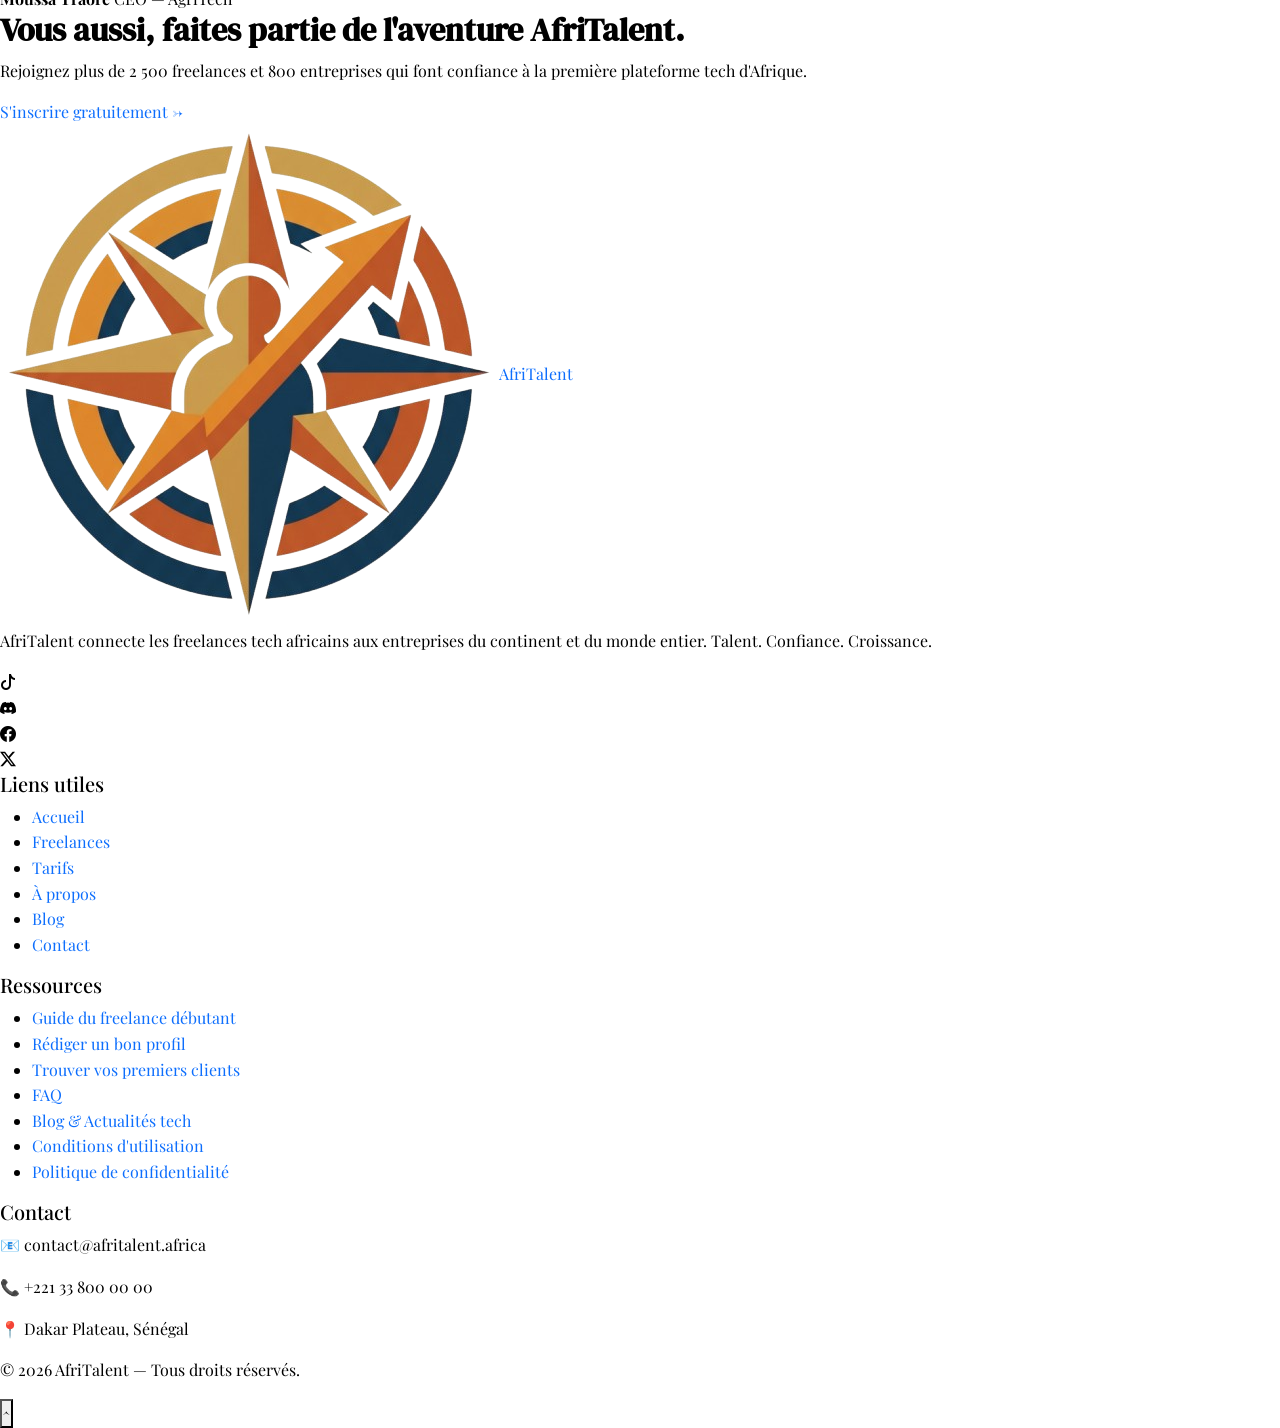
==== commit 074f0dff: "CSS : variables, typographie, layout général et styles de base" ====
--- a/index.html
+++ b/index.html
@@ -7,43 +7,62 @@
     <title>Aceuil</title>
     <link rel="stylesheet" href="https://cdn.jsdelivr.net/npm/bootstrap@5.3.8/dist/css/bootstrap.min.css">
     <link rel="stylesheet" href="https://cdn.jsdelivr.net/npm/bootstrap-icons@1.13.1/font/bootstrap-icons.min.css">
-    <link rel="stylesheet" href="css/styl.css" type="text/css">
+    <link rel="stylesheet" href="css/style.css" type="text/css">
 </head>
 
 <body>
     <header>
-        <div>
-            <nav>
-                <a href="#">
+        <nav class="navbar navbar-expand-lg navbar-light bg-light fixed-top ">
+            <div class="container">
+                <!-- logo  -->
+                <a class="navbar-brand" href="index.html">
                     <img src="image/logo.png" alt="Afritalent">
                     <span>AfriTalent</span>
                 </a>
-                <ul>
-                    <li><a href="#">Accueil</a></li>
-                    <li><a href="freelances.html" target="_blank">Freelances</a></li>
-                    <li><a href="tarifs.html">Tarifs</a></li>
-                    <li><a href="about.html">À propos</a></li>
-                    <li><a href="blog.html">Blog</a></li>
-                    <li><a href="contact.html">Contact</a></li>
-                </ul>
-                <a href="#">Rejoindre AfriTalent →</a>
-            </nav>
-            <div>
-                <button>
-                    <i class="bi bi-brightness-high-fill"></i>
+
+                <!-- menu burger  -->
+                <button class="navbar-toggler" type="button" data-bs-toggle="collapse" data-bs-target="#navMenu"
+                    aria-controls="navMenu" aria-expanded="false" aria-label="Toggle navigation">
+                    <span class="navbar-toggler-icon"></span>
                 </button>
-            </div>
-        </div>
+
+                <div class="collapse navbar-collapse" id="navMenu">
+                    <!-- lien de menu  -->
+                    <ul class="navbar-nav mx-auto">
+                        <li class="nav-item"><a class="nav-link active" href="#">Accueil</a></li>
+                        <li class="nav-item"><a class="nav-link" href="freelances.html" target="_blank">Freelances</a>
+                        </li>
+                        <li class="nav-item"><a class="nav-link" href="tarifs.html">Tarifs</a></li>
+                        <li class="nav-item"><a class="nav-link" href="about.html">À propos</a></li>
+                        <li class="nav-item"><a class="nav-link" href="blog.html">Blog</a></li>
+                        <li class="nav-item"><a class="nav-link" href="contact.html">Contact</a></li>
+                    </ul>
+                    <div class="nav-item bg-primary py-1 px-2 rounded-2 list-unstyled mx-3">
+                        <a class="nav-link fw-bold text-dark" href="#">Rejoindre AfriTalent</a>
+                    </div>
+                    <!-- bouton rejoindre et darkmod  -->
+                    <button class="bg-transparent  fs-4 px-1 border-0 text-white">
+                        <i class="bi bi-brightness-high-fill"></i>
+                    </button>
+                </div>
+            </div>
+        </nav>
     </header>
     <main>
         <section>
-            <div>
-                <h1>Connecter les talents tech africains aux opportunités du monde</h1>
-                <h2>AfriTalent est la plateforme qui met en relation les meilleurs freelances tech d’Afrique avec des
-                    entreprises ambitieuses, locales et internationales.</h2>
-                <div>
-                    <a href="#">Je suis Freelance</a>
-                    <a href="#">Je cherche un Freelance</a>
+            <div class="d-flex mt-5">
+                <div>
+                    <h1>Connecter les talents tech africains aux opportunités du monde</h1>
+                    <h2>AfriTalent est la plateforme qui met en relation les meilleurs freelances tech d’Afrique avec
+                        des
+                        entreprises ambitieuses, locales et internationales.</h2>
+                    <div>
+                        <a href="#">Je suis Freelance</a>
+                        <a href="#">Je cherche un Freelance</a>
+                    </div>
+                </div>
+                <div>
+                    <img src="image/mac.png" alt="">
                 </div>
             </div>
             <div>
@@ -359,6 +378,8 @@
     <div>
         <button>^</button>
     </div>
+
+    <script src="https://cdn.jsdelivr.net/npm/bootstrap@5.3.8/dist/js/bootstrap.bundle.min.js" integrity="sha384-FKyoEForCGlyvwx9Hj09JcYn3nv7wiPVlz7YYwJrWVcXK/BmnVDxM+D2scQbITxI" crossorigin="anonymous"></script>
 </body>
 
 </html>
--- a/css/style.css
+++ b/css/style.css
@@ -0,0 +1,37 @@
+@import url('https://fonts.googleapis.com/css2?family=DM+Serif+Display:ital@0;1&display=swap');
+@import url('https://fonts.googleapis.com/css2?family=Playfair+Display:ital,wght@0,400..900;1,400..900&display=swap');
+@import url('https://fonts.googleapis.com/css2?family=Italianno&display=swap');
+/* commit 3 */
+:root{
+    --font-titel: 'DM Serif Display', serif;
+    --font-para:'Playfair Display', serif;
+    --font-deco: 'Italianno', cursive;
+   --bs-primary: #d1fe17 !important;
+   --bs-primary-rgb :209, 254, 23 !important;
+   --bs-black:#000;
+   --bs-black-rgb:0,0,0;
+}
+*{
+    margin: 0;
+    padding: 0;
+    box-sizing: border-box;
+}
+body{
+    color: var(--bs-black);
+    font-family: var(--font-para);
+    line-height: 1.6;
+}
+.containeur{
+    max-width: 1200px;
+    margin: 0 auto;
+}
+a{
+    text-decoration: none;
+}
+h1,h2,h3,h4{
+    font-weight: 700;
+    font-family: var(--font-titel);
+}
+.navbar-brand img{
+    width: 2vw;
+}
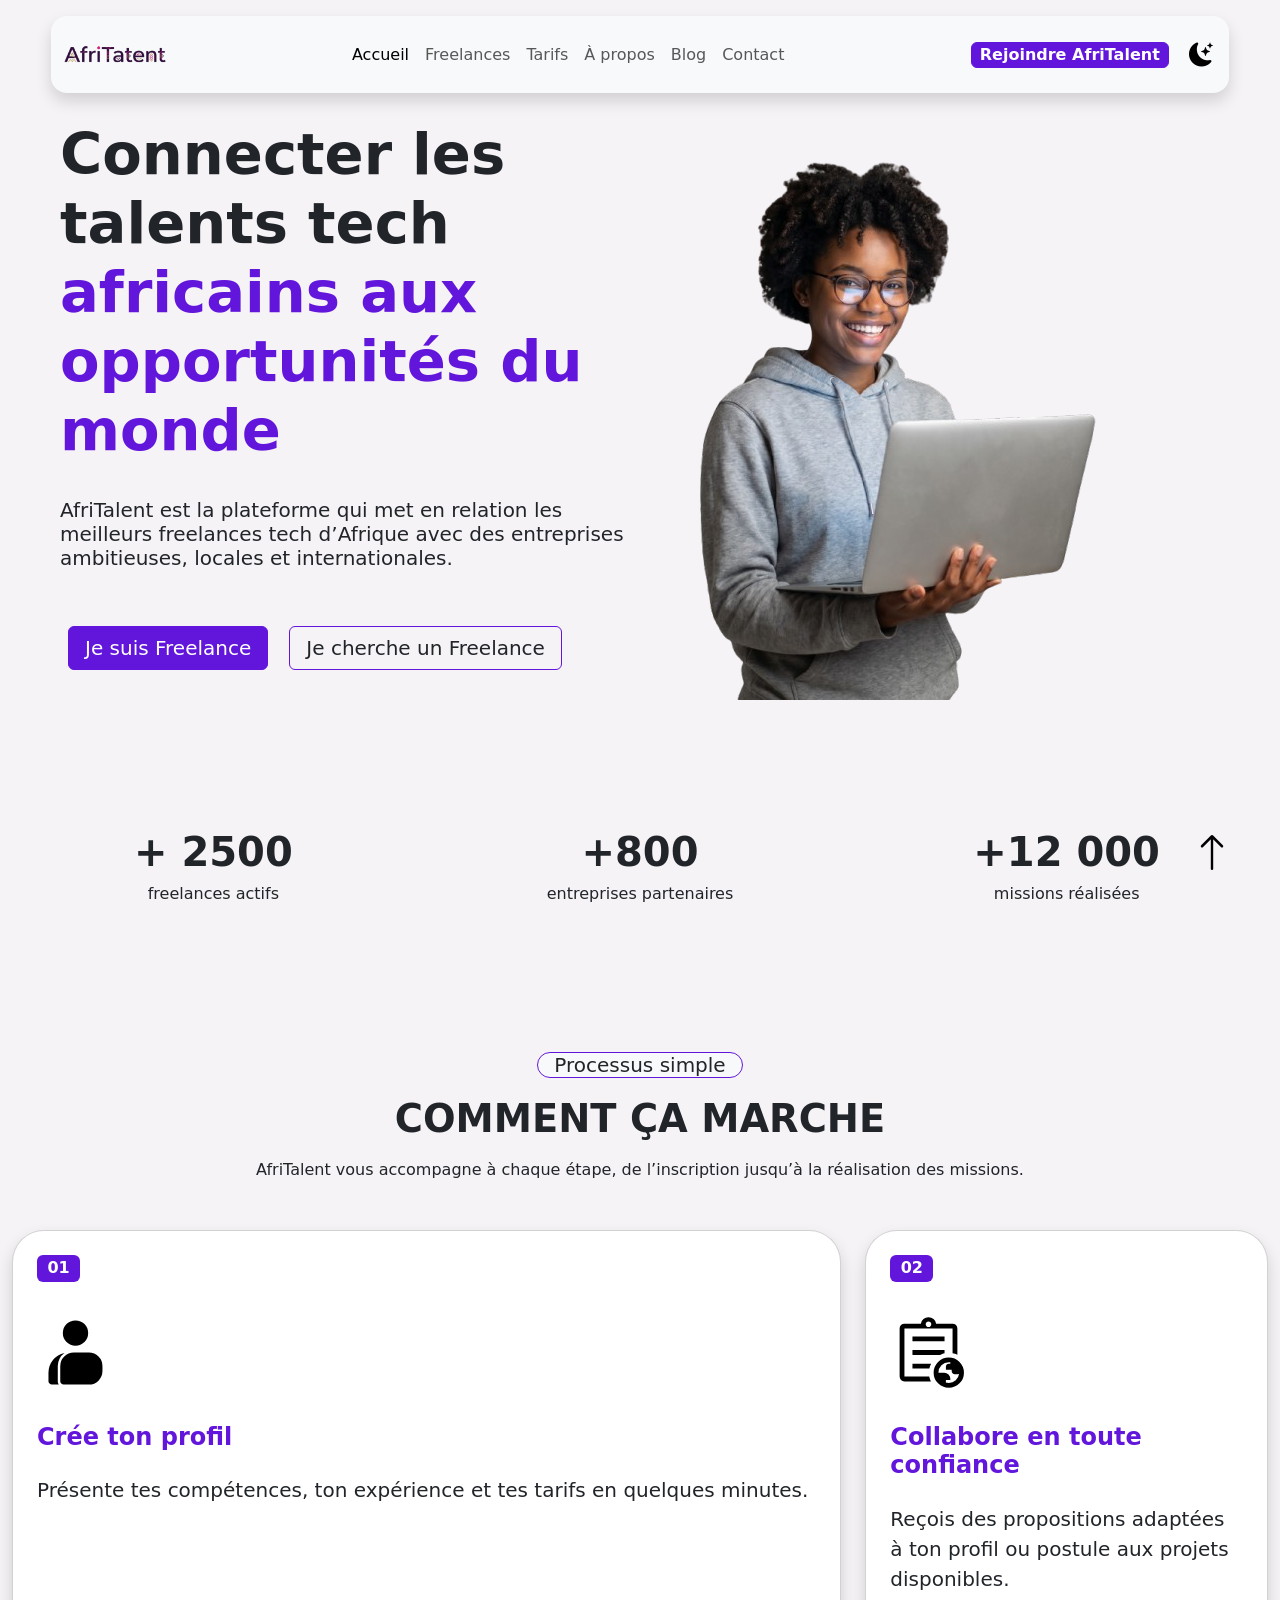
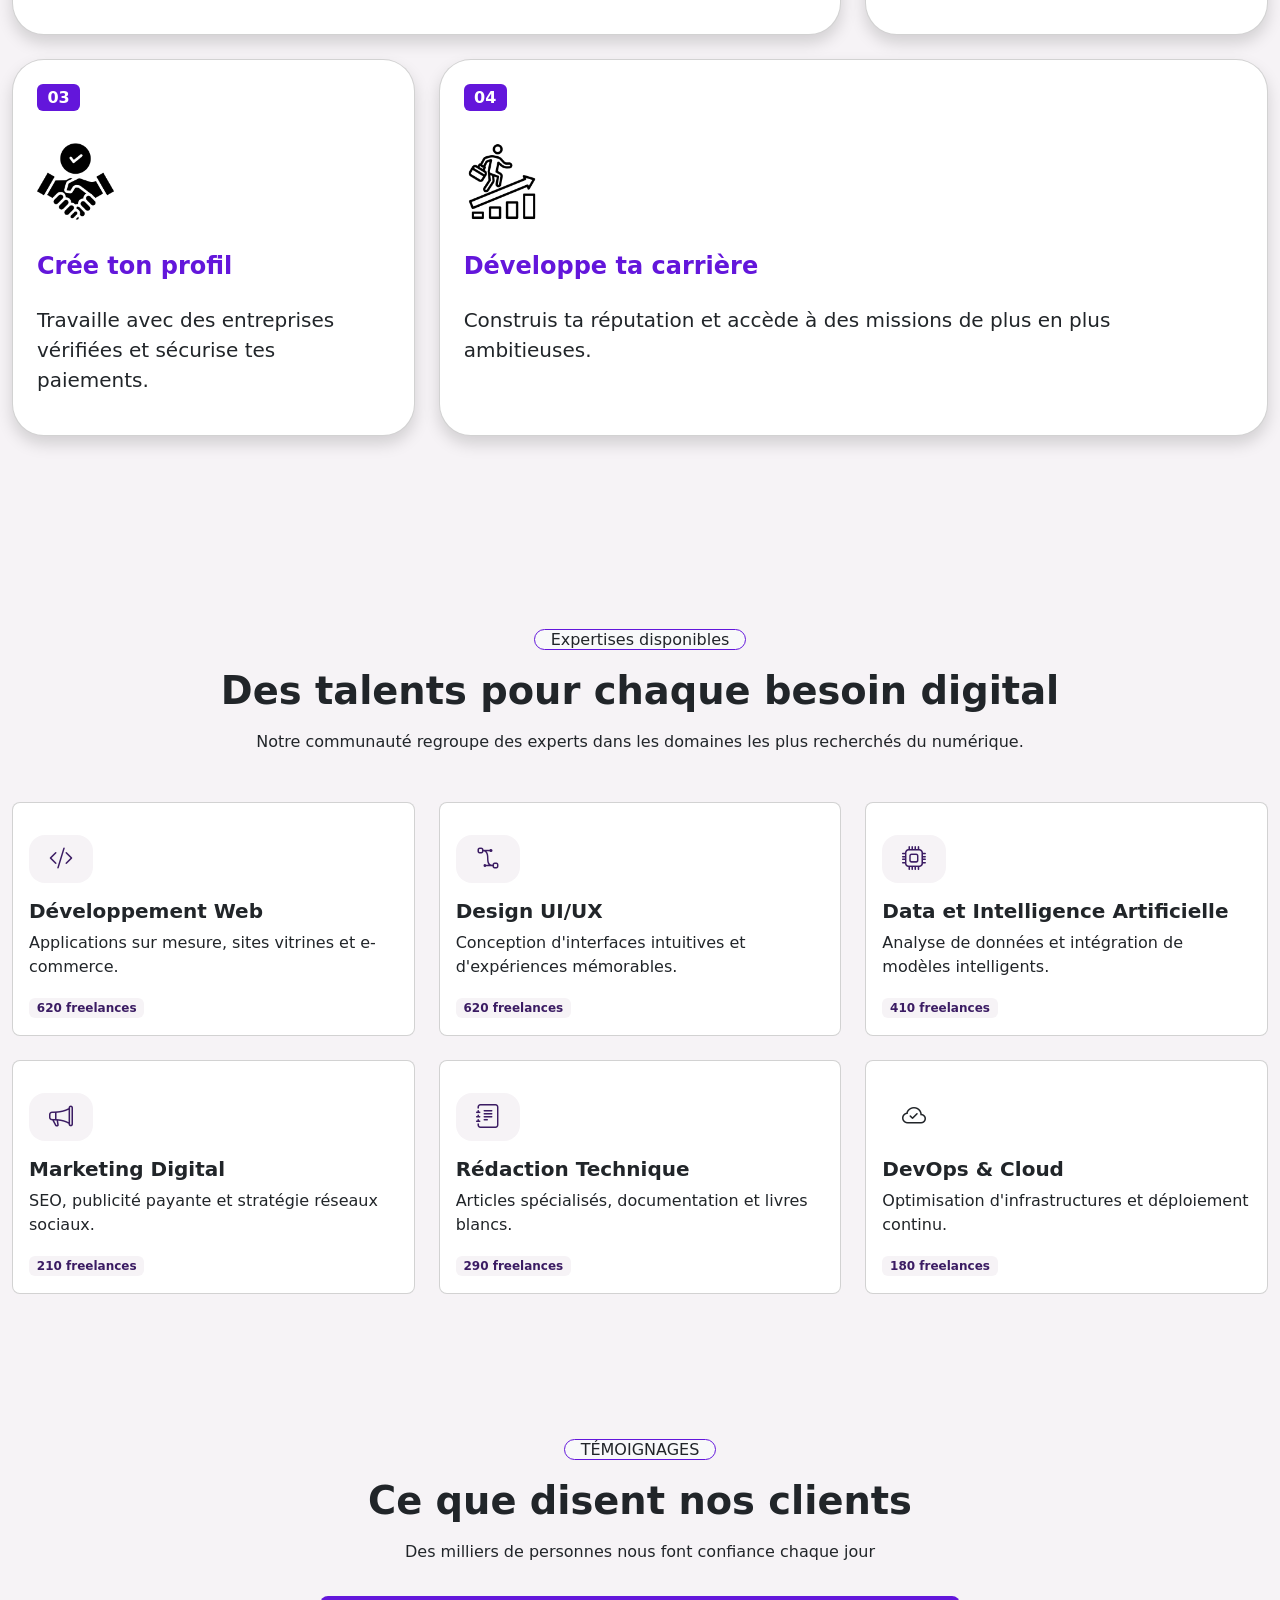
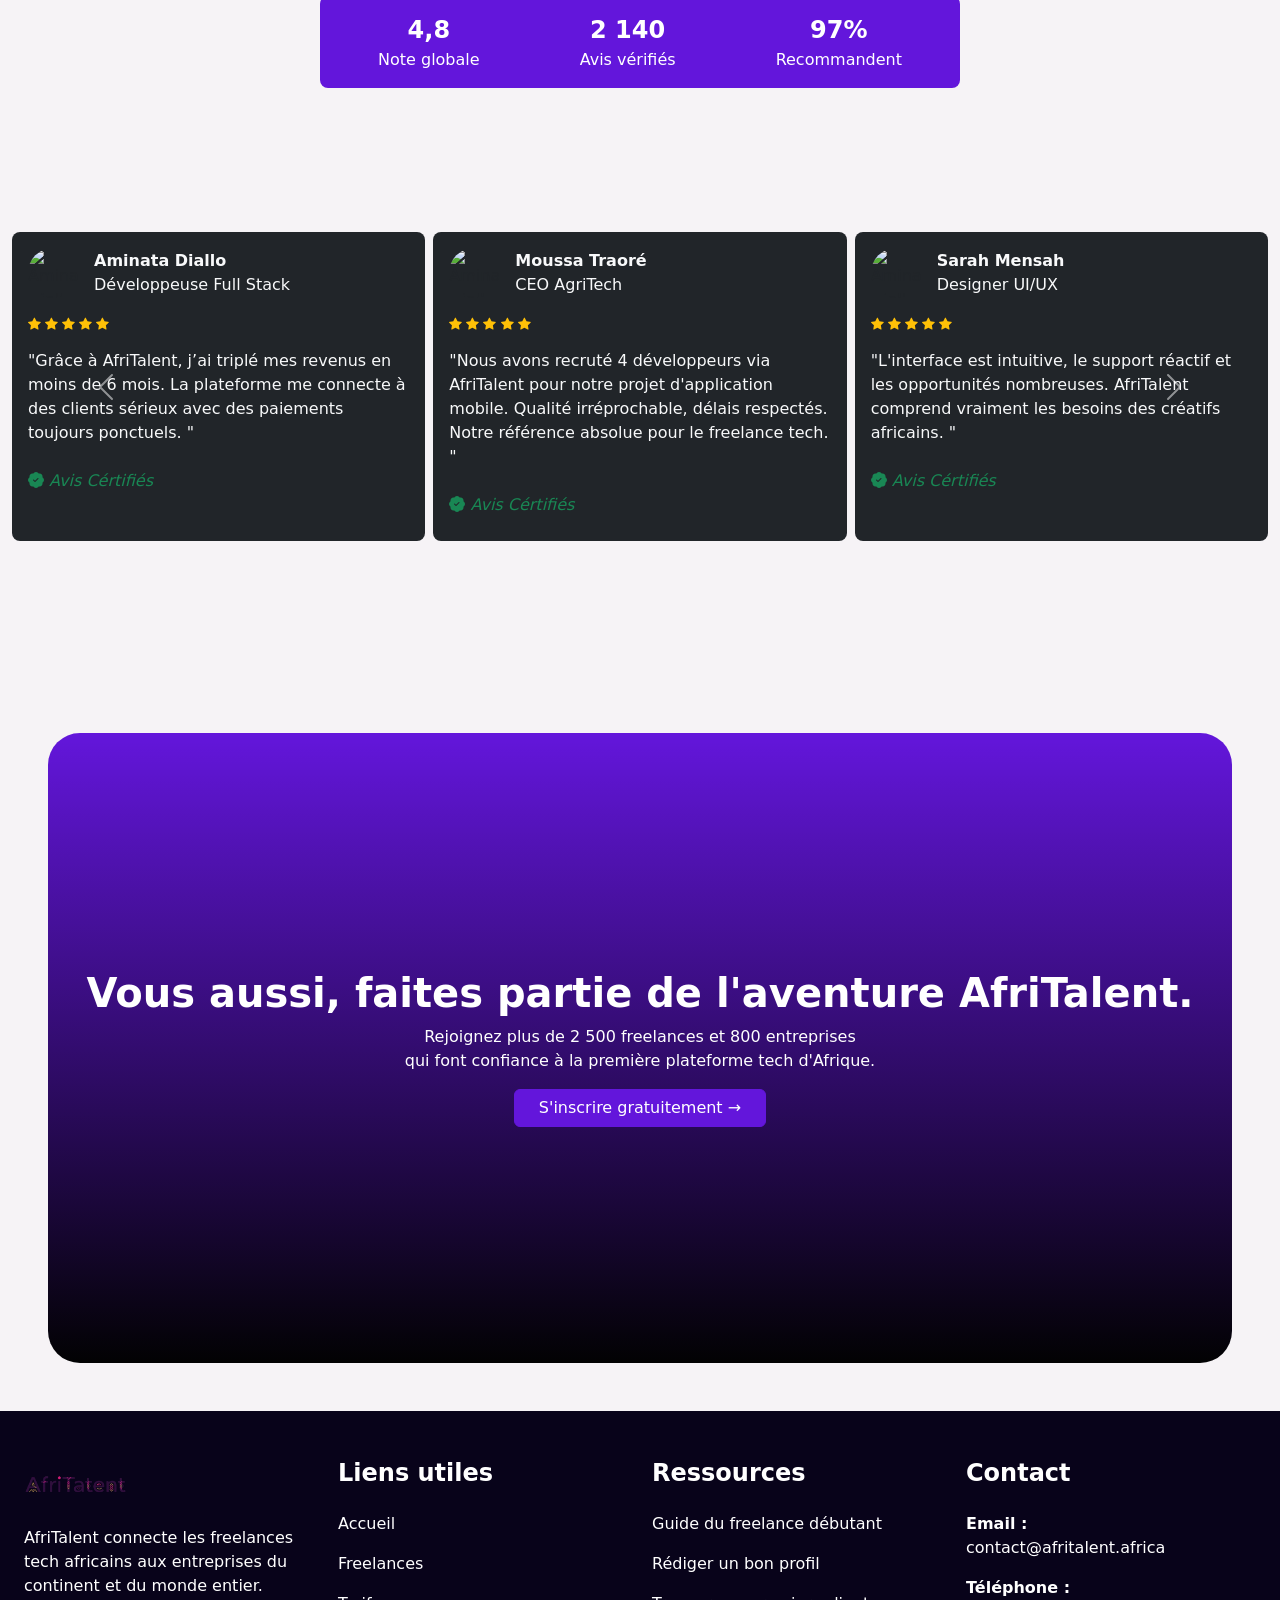
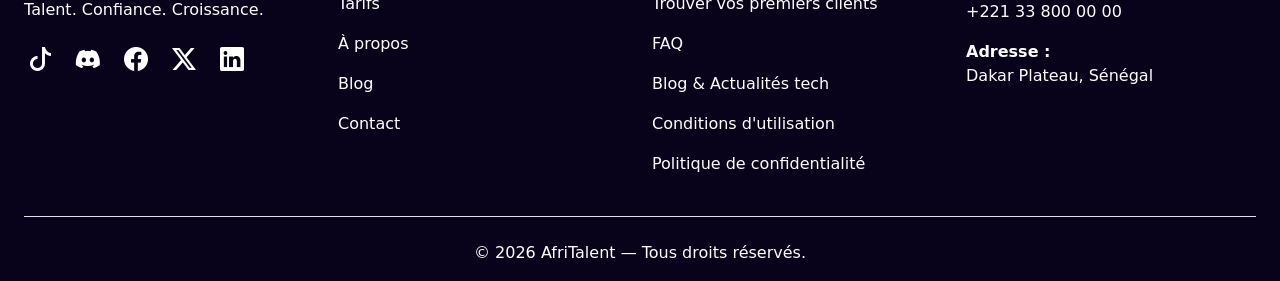
==== commit ca7d3436: "CSS : Bento Grid, sections hero et catégories, effets hover" ====
--- a/index.html
+++ b/index.html
@@ -8,16 +8,17 @@
     <link rel="stylesheet" href="https://cdn.jsdelivr.net/npm/bootstrap@5.3.8/dist/css/bootstrap.min.css">
     <link rel="stylesheet" href="https://cdn.jsdelivr.net/npm/bootstrap-icons@1.13.1/font/bootstrap-icons.min.css">
     <link rel="stylesheet" href="css/style.css" type="text/css">
+    <link rel="icon" href="image/logo.png" type="image/png">
 </head>
 
 <body>
     <header>
-        <nav class="navbar navbar-expand-lg navbar-light bg-light fixed-top ">
+        <nav class="navbar navbar-expand-lg mt-3 shadow mx-auto navbar-light rounded-4 bg-light fixed-top ">
             <div class="container">
                 <!-- logo  -->
                 <a class="navbar-brand" href="index.html">
                     <img src="image/logo.png" alt="Afritalent">
-                    <span>AfriTalent</span>
+                    <!-- <span>AfriTalent</span> -->
                 </a>
 
                 <!-- menu burger  -->
@@ -37,12 +38,12 @@
                         <li class="nav-item"><a class="nav-link" href="blog.html">Blog</a></li>
                         <li class="nav-item"><a class="nav-link" href="contact.html">Contact</a></li>
                     </ul>
-                    <div class="nav-item bg-primary py-1 px-2 rounded-2 list-unstyled mx-3">
-                        <a class="nav-link fw-bold text-dark" href="#">Rejoindre AfriTalent</a>
+                    <div class="nav-item rounded-2 btn-primary list-unstyled px-2 mx-3">
+                        <a class="nav-link text-white fw-bold text-dark" href="#">Rejoindre AfriTalent</a>
                     </div>
                     <!-- bouton rejoindre et darkmod  -->
-                    <button class="bg-transparent  fs-4 px-1 border-0 text-white">
-                        <i class="bi bi-brightness-high-fill"></i>
+                    <button class="bg-transparent fs-4 px-1 border-0">
+                        <i class="bi bi-moon-stars-fill"></i>
                     </button>
                 </div>
             </div>
@@ -50,336 +51,667 @@
     </header>
     <main>
         <section>
-            <div class="d-flex mt-5">
-                <div>
-                    <h1>Connecter les talents tech africains aux opportunités du monde</h1>
-                    <h2>AfriTalent est la plateforme qui met en relation les meilleurs freelances tech d’Afrique avec
-                        des
-                        entreprises ambitieuses, locales et internationales.</h2>
-                    <div>
-                        <a href="#">Je suis Freelance</a>
-                        <a href="#">Je cherche un Freelance</a>
-                    </div>
-                </div>
-                <div>
-                    <img src="image/mac.png" alt="">
-                </div>
-            </div>
-            <div>
-                <div>
-                    <data value="2500">+ 2500</data>
-                    <span>freelances actifs</span>
-                </div>
-                <div>
-                    <data value="800">+800</data>
-                    <span>entreprises partenaires</span>
-                </div>
-                <div>
-                    <data value="12000">+12 000</data>
-                    <span>missions réalisées</span>
-                </div>
-                <!-- <div>
-                    <data value="98">98%</data>
-                    <span>Taux de satisfaction</span>
-                </div> -->
+            <div class="container">
+                <div class="row align-items-center ps-5 my-5">
+                    <div class="col-12 col-lg-6 col-md-6 my-5">
+                        <h1 class="py-4 fw-bold">Connecter les talents tech <span class="text-primary">africains aux
+                                opportunités du monde</span></h1>
+                        <h2 class="fs-5">AfriTalent est la plateforme qui met en relation les meilleurs freelances
+                            tech
+                            d’Afrique avec
+                            des
+                            entreprises ambitieuses, locales et internationales.</h2>
+                        <div class="my-5">
+                            <a href="#" class="px-3 m-2 btn btn-primary fs-5">Je suis Freelance</a>
+                            <a href="#" class="px-3 m-2 btn btn-outline-primary fs-5">Je cherche un Freelance</a>
+                        </div>
+                    </div>
+                    <div class="col-12 col-sm-6 col-md-6">
+                        <img src="image/home.png" class="img-fluid" alt="Macbook AfriTalent">
+                    </div>
+                </div>
+
+                <div class="row my-5 justify-content-center ">
+                    <div class="col-12 col-sm-6 col-md-4 d-flex flex-column align-items-center">
+                        <data class="fs-1 fw-bold" value="2500">+ 2500</data>
+                        <span>freelances actifs</span>
+                    </div>
+                    <div class="col-12 col-sm-6 col-md-4 d-flex flex-column align-items-center">
+                        <data class="fs-1 fw-bold" value="800">+800</data>
+                        <span>entreprises partenaires</span>
+                    </div>
+                    <div class="col-12 col-sm-6 col-md-4 d-flex flex-column align-items-center">
+                        <data class="fs-1 fw-bold" value="12000">+12 000</data>
+                        <span>missions réalisées</span>
+                    </div>
+                </div>
             </div>
         </section>
+        <!-- 
         <section>
-            <h1>COMMENT ÇA MARCHE</h1>
-            <div>
+            <div class="container">
                 <div>
-                    <img src="image/user.svg" alt="Crée ton profil">
-                    <strong>Crée ton profil</strong>
-                    <p>Présente tes compétences, ton expérience et tes tarifs en quelques minutes.</p>
-                </div>
+                    <span>Approuvé par 800 000 clients</span>
+                </div>
+            </div>
+        </section> -->
+
+        <section class="">
+            <div class="container mb-5 py-5">
                 <div>
-                    <img src="image/missions.svg" alt="Trouve des missions freelance">
-                    <strong>Trouve des missions</strong>
-                    <p>Reçois des propositions adaptées à ton profil ou postule aux projets disponibles.</p>
-                </div>
-                <div>
-                    <img src="image/confiance.png" alt="Collabore en toute confiance">
-                    <strong>Collabore en toute confiance</strong>
-                    <p>Travaille avec des entreprises vérifiées et sécurise tes paiements.</p>
-                </div>
-                <div>
-                    <img src="image/progres.png" alt=" Développe ta carrière de freelance">
-                    <strong>Développe ta carrière</strong>
-                    <p>Construis ta réputation et accède à des missions de plus en plus ambitieuses.</p>
+                    <div class="text-center m-5">
+                        <span class="text-center px-3 rounded-5 bg-light fs-5 border border-primary w-50">Processus
+                            simple</span>
+                        <h2 class=" text-center m-3 fw-bold">
+                            COMMENT ÇA MARCHE
+                        </h2>
+                        <p>
+                            AfriTalent vous accompagne à chaque étape, de l’inscription jusqu’à la réalisation des
+                            missions.
+                        </p>
+                    </div>
+                    <div class="row g-4 justify-content-center">
+                        <div class="col-12 col-lg-8 col-md-4">
+                            <div class="card h-100 rounded-5 shadow process">
+                                <div class="card-body p-4">
+                                    <span class="badge bg-primary mb-3 fs-6">01</span>
+                                    <div class="imgprocess">
+                                        <img src="image/user.svg" class="card-img-top" alt="Crée ton profil">
+                                    </div>
+                                    <h5 class="fs-4 fw-bold text-primary py-3">Crée ton profil</h5>
+                                    <p class="fs-5">Présente tes compétences, ton expérience et tes tarifs en quelques
+                                        minutes.</p>
+                                </div>
+                            </div>
+                        </div>
+
+                        <div class="col-12 col-lg-4 col-md-4">
+                            <div class="card h-100 rounded-5 shadow process">
+                                <div class="card-body p-4">
+                                    <span class="badge bg-primary mb-3 fs-6">02</span>
+                                    <div class="imgprocess">
+                                        <img src="image/missions.svg" alt="Trouve des missions profil">
+                                    </div>
+                                    <h5 class="fs-4 fw-bold text-primary py-3">Collabore en toute confiance</h5>
+                                    <p class="fs-5">Reçois des propositions adaptées à ton profil ou postule aux projets
+                                        disponibles.</p>
+                                </div>
+                            </div>
+                        </div>
+
+                        <div class="col-12 col-lg-4 col-md-4">
+                            <div class="card h-100 rounded-5 shadow process">
+                                <div class="card-body p-4">
+                                    <span class="badge bg-primary mb-3 fs-6">03</span>
+                                    <div class="imgprocess">
+                                        <img src="image/confiance.png" alt="Collabore en toute confiance profil">
+                                    </div>
+                                    <h5 class="fs-4 fw-bold text-primary py-3">Crée ton profil</h5>
+                                    <p class="fs-5">Travaille avec des entreprises vérifiées et sécurise tes paiements.
+                                    </p>
+                                </div>
+                            </div>
+                        </div>
+
+                        <div class="col-12 col-lg-8 col-md-4">
+                            <div class="card h-100 rounded-5 shadow process">
+                                <div class="card-body p-4">
+                                    <span class="badge bg-primary mb-3 fs-6">04</span>
+                                    <div class="imgprocess">
+                                        <img src="image/progres.png" alt=" Développe ta carrière de freelance">
+                                    </div>
+                                    <h5 class="fs-4 fw-bold text-primary py-3">Développe ta carrière</h5>
+                                    <p class="fs-5">Construis ta réputation et accède à des missions de plus en plus
+                                        ambitieuses.</p>
+                                </div>
+                            </div>
+                        </div>
+                    </div>
                 </div>
             </div>
         </section>
+
         <section>
-            <div>
-                <h2>CATÉGORIES DE SERVICES</h2>
+            <div class="container my-5 py-5">
                 <div>
-                    <div>
-                        <img src="image/linternet.png" alt="Développement Web">
-                        <h3>Développement Web</h3>
-                        <p><data value="620">620 </data>freelances</p>
-                    </div>
-                    <div>
-                        <img src="image/ux.png" alt="Design UI/UX">
-                        <h3>Design UI/UX</h3>
-                        <p><data value="410">410</data> freelances</p>
-                    </div>
-                    <div>
-                        <img src="image/digital-marketing.png" alt="Marketing Digital">
-                        <h3>Marketing Digital</h3>
-                        <p><data value="380">380</data> freelances</p>
-                    </div>
-                    <div>
-                        <img src="image/bases-de-donnees.png" alt="Data & Intelligence Artificielle">
-                        <h3>Data & Intelligence Artificielle</h3>
-                        <p><data value="290">290</data> freelances</p>
-                    </div>
-                    <div>
-                        <img src="image/dessin-technique.png" alt="Rédaction Technique">
-                        <h3>Rédaction Technique</h3>
-                        <p><data value="210">210</data> freelances</p>
-                    </div>
-                    <div>
-                        <img src="image/agile.png" alt="DevOps & Cloud">
-                        <h3>DevOps & Cloud</h3>
-                        <p><data value="180">180</data> freelances</p>
+                    <div class="text-center m-5">
+                        <span
+                            class="text-center fs-6 px-3 rounded-5 bg-light fs-5 border border-primary w-50 fs-sm-6">Expertises
+                            disponibles</span>
+                        <h2 class=" text-center m-3 fw-bold">Des talents pour chaque besoin digital</h2>
+                        <p>Notre communauté regroupe des experts dans les domaines les plus recherchés du numérique.</p>
+                    </div>
+                    <div class="row g-4">
+
+                        <div class=" col-12 col-lg-4 col-md-4 categorie">
+                            <div class="card rounded-3 h-100">
+                                <div class="mx-3 iconefonct bg-prymary-icone">
+                                    <i class="bi bi-code-slash"></i>
+                                </div>
+                                <div class="card-body">
+                                    <h5 class="card-title fw-bold">Développement Web</h5>
+                                    <p>Applications sur mesure, sites vitrines et e-commerce.</p>
+                                    <span class="card-text badge bg-prymary-icone"><data value="620">620
+                                        </data>freelances</span>
+                                </div>
+                            </div>
+                        </div>
+
+                        <div class=" col-12 col-lg-4 col-md-4 categorie">
+                            <div class="card rounded-3 h-100">
+                                <div class="mx-3 iconefonct bg-prymary-icone">
+                                    <i class="bi bi-bezier2"></i>
+                                </div>
+                                <div class="card-body">
+                                    <h5 class="card-title fw-bold">Design UI/UX</h5>
+                                    <p>Conception d'interfaces intuitives et d'expériences mémorables.</p>
+                                    <span class="card-text badge bg-prymary-icone"><data value="620">620
+                                        </data>freelances</span>
+                                </div>
+                            </div>
+                        </div>
+
+                        <div class="col-12 col-lg-4 col-md-4 categorie">
+                            <div class="card rounded-3 h-100">
+                                <div class="mx-3 iconefonct bg-prymary-icone">
+                                    <i class="bi bi-cpu"></i>
+                                </div>
+                                <div class="card-body">
+                                    <h5 class="card-title fw-bold">Data et Intelligence Artificielle</h5>
+                                    <p>Analyse de données et intégration de modèles intelligents.</p>
+                                    <span class="card-text  badge bg-prymary-icone "><data value="620">410
+                                        </data>freelances</span>
+                                </div>
+                            </div>
+                        </div>
+
+                        <div class="col-12 col-lg-4 col-md-4 categorie">
+                            <div class="card rounded-3 h-100">
+                                <div class="mx-3 bg-prymary-icone iconefonct">
+                                    <i class="bi bi-megaphone"></i>
+                                </div>
+                                <div class="card-body">
+                                    <h5 class="card-title fw-bold">Marketing Digital</h5>
+                                    <p>SEO, publicité payante et stratégie réseaux sociaux.</p>
+                                    <span class="card-text badge bg-prymary-icone"><data value="620">210
+                                        </data>freelances</span>
+                                </div>
+                            </div>
+                        </div>
+
+                        <div class="col-12 col-lg-4 col-md-4 categorie">
+                            <div class="card rounded-3 h-100">
+                                <div class="mx-3 bg-prymary-icone iconefonct">
+                                    <i class="bi bi-journal-text"></i>
+                                </div>
+                                <div class="card-body">
+                                    <h5 class="card-title fw-bold">Rédaction Technique</h5>
+                                    <p>Articles spécialisés, documentation et livres blancs.</p>
+                                    <span class="card-text badge bg-prymary-icone"><data value="620">290
+                                        </data>freelances</span>
+                                </div>
+                            </div>
+                        </div>
+
+                        <div class="col-12 col-lg-4 col-md-4s categorie">
+                            <div class="card rounded-3 h-100">
+                                <div class="mx-3 bg-warning-icone iconefonct">
+                                    <i class="bi bi-cloud-check"></i>
+                                </div>
+                                <div class="card-body">
+                                    <h5 class="card-title fw-bold">DevOps & Cloud</h5>
+                                    <p>Optimisation d'infrastructures et déploiement continu.</p>
+                                    <span class="card-text badge bg-prymary-icone"><data value="620">180
+                                        </data>freelances</span>
+                                </div>
+                            </div>
+                        </div>
+
                     </div>
                 </div>
             </div>
         </section>
-        <!-- avis client -->
+
+        <!-- section avis client -->
         <section>
-            <div>
-                <div>
-                    <p>TÉMOIGNAGES</p>
-                    <h2>Ce que disent nos clients</h2>
+            <div class="container mb-5 py-5">
+                <div class="text-center">
+                    <span
+                        class="text-center px-3 rounded-5 bg-light fs-6 border border-primary w-50 ">TÉMOIGNAGES</span>
+                    <h2 class="text-center m-3 fw-bold">Ce que disent nos clients</h2>
                     <p>Des milliers de personnes nous font confiance chaque jour</p>
                 </div>
-                <div>
-                    <div>
-                        <data value="4.8">4,8</data>
-                        <span>Note globale</span>
-                    </div>
-                    <div>
-                        <data value="2140">2 140</data>
-                        <span>Avis vérifiés</span>
-                    </div>
-                    <div>
-                        <data value="97">97%</data>
-                        <span>Recommandent</span>
-                    </div>
-                </div>
-                <div>
-                    <div>
-                        <div>
-                            <div>
-                                <i class="bi bi-patch-check-fill"></i>
-                                <i>Avis vérifiés</i>
-                            </div>
-                            <div>
-                                <i class="bi bi-star-fill"></i>
-                                <i class="bi bi-star-fill"></i>
-                                <i class="bi bi-star-fill"></i>
-                                <i class="bi bi-star-fill"></i>
-                                <i class="bi bi-star-fill"></i>
-                            </div>
-                        </div>
-                        <div>
-                            <p>
-                                Grâce à AfriTalent, j'ai multiplié mes revenus par 3 en moins de
-                                6 mois. La plateforme m'a mis en contact avec des clients sérieux
-                                et les paiements sont toujours à l'heure.
-                            </p>
-                            <div>
-                                <img src="image/avis (1).jpg" alt="Aminata Diallo">
-                                <div>
-                                    <strong>Aminata Diallo</strong>
-                                    <span>Développeuse Full Stack</span>
-                                    <span>Dakar, Sénégal</span>
-                                </div>
-                            </div>
-                        </div>
-                    </div>
-
-                    <div>
-                        <div>
-                            <div>
-                                <i class="bi bi-patch-check-fill"></i>
-                                <i>Avis vérifiés</i>
-                            </div>
-                            <div>
-                                <i class="bi bi-star-fill"></i>
-                                <i class="bi bi-star-fill"></i>
-                                <i class="bi bi-star-fill"></i>
-                                <i class="bi bi-star-fill"></i>
-                                <i class="bi bi-star-fill"></i>
-                            </div>
-                        </div>
-                        <div>
-                            <p>
-                                Nous avons recruté 4 développeurs via AfriTalent pour notre projet
-                                d'application mobile. Qualité irréprochable, délais respectés.
-                                Notre référence absolue pour le freelance tech.
-                            </p>
-                            <div>
-                                <img src="image/avis (2).jpg" alt="">
-                                <div>
-                                    <strong>Jean-Marc Kouamé</strong>
-                                    <span>CTO — TechStart</span>
-                                    <span>Ghana</span>
-                                </div>
-                            </div>
-                        </div>
-                    </div>
-
-                    <div>
-                        <div>
-                            <div>
-                                <i class="bi bi-patch-check-fill"></i>
-                                <i>Avis vérifiés</i>
-                            </div>
-                            <div>
-                                <i class="bi bi-star-fill"></i>
-                                <i class="bi bi-star-fill"></i>
-                                <i class="bi bi-star-fill"></i>
-                                <i class="bi bi-star-half"></i>
-                                <i class="bi bi-star"></i>
-                            </div>
-                        </div>
-                        <div>
-                            <p>
-                                L'interface est intuitive, le support réactif et les opportunités
-                                nombreuses. AfriTalent comprend vraiment les besoins des créatifs africains.
-                            </p>
-                            <div>
-                                <img src="image/avis (3).jpg" alt="Sarah Mensah">
-                                <div>
-                                    <strong>Sarah Mensah</strong>
-                                    <span>Designer UI/UX</span>
-                                    <span>Abidjan</span>
-                                </div>
-                            </div>
-                        </div>
-                    </div>
-
-                    <div>
-                        <div>
-                            <div>
-                                <i class="bi bi-patch-check-fill"></i>
-                                <i>Avis vérifiés</i>
-                            </div>
-                            <div>
-                                <i class="bi bi-star-fill"></i>
-                                <i class="bi bi-star-fill"></i>
-                                <i class="bi bi-star-fill"></i>
-                                <i class="bi bi-star-fill"></i>
-                                <i class="bi bi-star-half"></i>
-                            </div>
-                        </div>
-                        <div>
-                            <p>
-                                Nous cherchions un expert en Data Science pour analyser nos données
-                                agricoles. AfriTalent nous a trouvé le profil parfait en 48 heures. Bluffant.
-                            </p>
-                            <div>
-                                <img src="image/avis (4).jpg" alt="">
-                                <div>
-                                    <strong>Moussa Traoré</strong>
-                                    <span>CEO — AgriTech</span>
-                                </div>
-                            </div>
-                        </div>
-                    </div>
-                </div>
+                <div class="row justify-content-center">
+                    <div class="flex-wrap gap-3 m-3 d-flex bg-primary w-50 rounded-3 p-3 justify-content-around">
+                        <div class="d-flex text-white flex-column align-items-center">
+                            <data class="fs-4 fw-bold" value="4.8">4,8</data>
+                            <span>Note globale</span>
+                        </div>
+                        <div class="d-flex text-white flex-column align-items-center">
+                            <data class="fs-4 fw-bold" value="2140">2 140</data>
+                            <span>Avis vérifiés</span>
+                        </div>
+                        <div class="d-flex flex-column text-white align-items-center">
+                            <data class="fs-4 fw-bold" value="97">97%</data>
+                            <span>Recommandent</span>
+                        </div>
+                    </div>
+                </div>
+
+
+                <!-- avis -->
+                <div class="carousel slide mat mab" data-bs-ride="carousel" id="avisclient">
+                    <div class="carousel-inner">
+
+                        <!-- conteneur avis 1 -->
+                        <div class="carousel-item active">
+                            <div class="row g-2">
+
+
+                                <!-- avis 1 -->
+                                <div class="col-12 col-lg-4 col-md-4">
+                                    <div class="bg-dark p-3 rounded-3 h-100">
+                                        <div class="imgavis d-flex align-items-center gap-3 mb-0">
+                                            <img class="rounded-circle" src="image/avis (1).jpg" alt="Aminata Diallo">
+                                            <div class="d-flex flex-column text-light fs-6">
+                                                <strong>Aminata Diallo</strong>
+                                                <span>Développeuse Full Stack</span>
+                                            </div>
+                                        </div>
+                                        <div class="text-warning py-3">
+                                            <i class="bi bi-star-fill"></i>
+                                            <i class="bi bi-star-fill"></i>
+                                            <i class="bi bi-star-fill"></i>
+                                            <i class="bi bi-star-fill"></i>
+                                            <i class="bi bi-star-fill"></i>
+                                        </div>
+                                        <p class="text-light">
+                                            "Grâce à AfriTalent, j’ai triplé mes revenus en moins de 6 mois.
+                                            La plateforme me connecte à des clients sérieux avec des paiements toujours
+                                            ponctuels.
+                                            "
+                                        </p>
+                                        <div class="text-success py-2 py-2">
+                                            <i class="bi bi-patch-check-fill"></i>
+                                            <i>Avis Cértifiés</i>
+                                        </div>
+                                    </div>
+                                </div>
+
+
+                                <!-- avis 2 -->
+                                <div class="col-12 col-lg-4 col-md-4">
+                                    <div class="bg-dark p-3 rounded-3 h-100">
+                                        <div class="imgavis d-flex align-items-center gap-3 mb-0">
+                                            <img class="rounded-circle" src="image/avis (1).jpg" alt="Aminata Diallo">
+                                            <div class="d-flex flex-column text-light fs-6">
+                                                <strong>Moussa Traoré</strong>
+                                                <span>CEO AgriTech</span>
+                                            </div>
+                                        </div>
+                                        <div class="text-warning py-3">
+                                            <i class="bi bi-star-fill"></i>
+                                            <i class="bi bi-star-fill"></i>
+                                            <i class="bi bi-star-fill"></i>
+                                            <i class="bi bi-star-fill"></i>
+                                            <i class="bi bi-star-fill"></i>
+                                        </div>
+                                        <p class="text-light">
+                                            "Nous avons recruté 4 développeurs via AfriTalent pour notre projet
+                                            d'application mobile. Qualité irréprochable, délais respectés.
+                                            Notre référence absolue pour le freelance tech.
+                                            "
+                                        </p>
+                                        <div class="text-success py-2 py-2">
+                                            <i class="bi bi-patch-check-fill"></i>
+                                            <i>Avis Cértifiés</i>
+                                        </div>
+                                    </div>
+                                </div>
+
+
+                                <!-- avis 3 -->
+                                <div class="col-12 col-lg-4 col-md-4">
+                                    <div class="bg-dark p-3 rounded-3 h-100">
+                                        <div class="imgavis d-flex align-items-center gap-3 mb-0">
+                                            <img class="rounded-circle" src="image/avis (1).jpg" alt="Aminata Diallo">
+                                            <div class="d-flex flex-column text-light fs-6">
+                                                <strong>Sarah Mensah</strong>
+                                                <span>Designer UI/UX</span>
+                                            </div>
+                                        </div>
+                                        <div class="text-warning py-3">
+                                            <i class="bi bi-star-fill"></i>
+                                            <i class="bi bi-star-fill"></i>
+                                            <i class="bi bi-star-fill"></i>
+                                            <i class="bi bi-star-fill"></i>
+                                            <i class="bi bi-star-fill"></i>
+                                        </div>
+                                        <p class="text-light">
+                                            "L'interface est intuitive, le support réactif et les opportunités
+                                            nombreuses. AfriTalent comprend vraiment les besoins des créatifs africains.
+                                            "
+                                        </p>
+                                        <div class="text-success py-2 py-2">
+                                            <i class="bi bi-patch-check-fill"></i>
+                                            <i>Avis Cértifiés</i>
+                                        </div>
+                                    </div>
+                                </div>
+
+                            </div>
+                        </div>
+
+                        <!-- conteneur avis 2 -->
+                        <div class="carousel-item">
+                            <div class="row g-2">
+
+
+                                <!-- avis 4 -->
+                                <div class="col-12 col-lg-4 col-md-4">
+                                    <div class="bg-dark p-3 rounded-3 h-100">
+                                        <div class="imgavis d-flex align-items-center gap-3 mb-0">
+                                            <img class="rounded-circle" src="image/avis (1).jpg" alt="Aminata Diallo">
+                                            <div class="d-flex flex-column text-light fs-6">
+                                                <strong>Fatou Diallo</strong>
+                                                <span>Designer UI</span>
+                                            </div>
+                                        </div>
+                                        <div class="text-warning py-3">
+                                            <i class="bi bi-star-fill"></i>
+                                            <i class="bi bi-star-fill"></i>
+                                            <i class="bi bi-star-fill"></i>
+                                            <i class="bi bi-star-fill"></i>
+                                            <i class="bi bi-star-fill"></i>
+                                        </div>
+                                        <p class="text-light">
+                                            La plateforme est fluide, moderne et très intuitive. Je recommande
+                                            "
+                                        </p>
+                                        <div class="text-success py-2 py-2">
+                                            <i class="bi bi-patch-check-fill"></i>
+                                            <i>Avis Cértifiés</i>
+                                        </div>
+                                    </div>
+                                </div>
+
+                                <!-- avis 5 -->
+                                <div class="col-12 col-lg-4 col-md-4">
+                                    <div class="bg-dark p-3 rounded-3 h-100">
+                                        <div class="imgavis d-flex align-items-center gap-3 mb-0">
+                                            <img class="rounded-circle" src="image/avis (1).jpg" alt="Aminata Diallo">
+                                            <div class="d-flex flex-column text-light fs-6">
+                                                <strong>Sophie L</strong>
+                                                <span>CEO startup</span>
+                                            </div>
+                                        </div>
+                                        <div class="text-warning py-3">
+                                            <i class="bi bi-star-fill"></i>
+                                            <i class="bi bi-star-fill"></i>
+                                            <i class="bi bi-star-fill"></i>
+                                            <i class="bi bi-star-fill"></i>
+                                            <i class="bi bi-star-fill"></i>
+                                        </div>
+                                        <p class="text-light">
+                                            "Nous avons recruté plusieurs freelances compétents en quelques jours
+                                            "
+                                        </p>
+                                        <div class="text-success py-2 py-2">
+                                            <i class="bi bi-patch-check-fill"></i>
+                                            <i>Avis Cértifiés</i>
+                                        </div>
+                                    </div>
+                                </div>
+
+
+                                <!-- avis 6 -->
+                                <div class="col-12 col-lg-4 col-md-4">
+                                    <div class="bg-dark p-3 rounded-3 h-100">
+                                        <div class="imgavis d-flex align-items-center gap-3 mb-0">
+                                            <img class="rounded-circle" src="image/avis (1).jpg" alt="Aminata Diallo">
+                                            <div class="d-flex flex-column text-light fs-6">
+                                                <strong>Amadou D</strong>
+                                                <span>Développeur Full Stack</span>
+                                            </div>
+                                        </div>
+                                        <div class="text-warning py-3">
+                                            <i class="bi bi-star-fill"></i>
+                                            <i class="bi bi-star-fill"></i>
+                                            <i class="bi bi-star-fill"></i>
+                                            <i class="bi bi-star-fill"></i>
+                                            <i class="bi bi-star-fill"></i>
+                                        </div>
+                                        <p class="text-light">
+                                            "Grâce à AfriTalent, j’ai trouvé des missions bien rémunérées avec des
+                                            clients
+                                            sérieux.
+                                            "
+                                        </p>
+                                        <div class="text-success py-2 py-2">
+                                            <i class="bi bi-patch-check-fill"></i>
+                                            <i>Avis Cértifiés</i>
+                                        </div>
+                                    </div>
+                                </div>
+
+                            </div>
+                        </div>
+
+
+                        <!-- conteneur avis 3 -->
+                        <div class="carousel-item">
+                            <div class="row g-2">
+
+
+                                <!-- avis 7 -->
+                                <div class="col-12 col-lg-4 col-md-4">
+                                    <div class="bg-dark p-3 rounded-3 h-100">
+                                        <div class="imgavis d-flex align-items-center gap-3 mb-0">
+                                            <img class="rounded-circle" src="image/avis (1).jpg" alt="Aminata Diallo">
+                                            <div class="d-flex flex-column text-light fs-6">
+                                                <strong>Fatou Diallo</strong>
+                                                <span>Designer UI</span>
+                                            </div>
+                                        </div>
+                                        <div class="text-warning py-3">
+                                            <i class="bi bi-star-fill"></i>
+                                            <i class="bi bi-star-fill"></i>
+                                            <i class="bi bi-star-fill"></i>
+                                            <i class="bi bi-star-fill"></i>
+                                            <i class="bi bi-star-fill"></i>
+                                        </div>
+                                        <p class="text-light">
+                                            La plateforme est fluide, moderne et très intuitive. Je recommande
+                                            "
+                                        </p>
+                                        <div class="text-success py-2 py-2">
+                                            <i class="bi bi-patch-check-fill"></i>
+                                            <i>Avis Cértifiés</i>
+                                        </div>
+                                    </div>
+                                </div>
+
+                                <!-- avis 8 -->
+                               <div class="col-12 col-lg-4 col-md-4">
+                                    <div class="bg-dark p-3 rounded-3 h-100">
+                                        <div class="imgavis d-flex align-items-center gap-3 mb-0">
+                                            <img class="rounded-circle" src="image/avis (1).jpg" alt="Aminata Diallo">
+                                            <div class="d-flex flex-column text-light fs-6">
+                                                <strong>Aminata Diallo</strong>
+                                                <span>Développeuse Full Stack</span>
+                                            </div>
+                                        </div>
+                                        <div class="text-warning py-3">
+                                            <i class="bi bi-star-fill"></i>
+                                            <i class="bi bi-star-fill"></i>
+                                            <i class="bi bi-star-fill"></i>
+                                            <i class="bi bi-star-fill"></i>
+                                            <i class="bi bi-star-fill"></i>
+                                        </div>
+                                        <p class="text-light">
+                                            "Grâce à AfriTalent, j’ai triplé mes revenus en moins de 6 mois.
+                                            La plateforme me connecte à des clients sérieux avec des paiements toujours
+                                            ponctuels.
+                                            "
+                                        </p>
+                                        <div class="text-success py-2 py-2">
+                                            <i class="bi bi-patch-check-fill"></i>
+                                            <i>Avis Cértifiés</i>
+                                        </div>
+                                    </div>
+                                </div>
+
+
+                                <!-- avis 9 -->
+                                <div class="col-12 col-lg-4 col-md-4">
+                                    <div class="bg-dark p-3 rounded-3 h-100">
+                                        <div class="imgavis d-flex align-items-center gap-3 mb-0">
+                                            <img class="rounded-circle" src="image/avis (1).jpg" alt="Aminata Diallo">
+                                            <div class="d-flex flex-column text-light fs-6">
+                                                <strong>Amadou D</strong>
+                                                <span>Développeur Full Stack</span>
+                                            </div>
+                                        </div>
+                                        <div class="text-warning py-3">
+                                            <i class="bi bi-star-fill"></i>
+                                            <i class="bi bi-star-fill"></i>
+                                            <i class="bi bi-star-fill"></i>
+                                            <i class="bi bi-star-fill"></i>
+                                            <i class="bi bi-star-fill"></i>
+                                        </div>
+                                        <p class="text-light">
+                                            "Grâce à AfriTalent, j’ai trouvé des missions bien rémunérées avec des
+                                            clients
+                                            sérieux.
+                                            "
+                                        </p>
+                                        <div class="text-success py-2 py-2">
+                                            <i class="bi bi-patch-check-fill"></i>
+                                            <i>Avis Cértifiés</i>
+                                        </div>
+                                    </div>
+                                </div>
+
+                            </div>
+                        </div>
+
+                    </div>
+
+                    <button class="carousel-control-prev" data-bs-target="#avisclient" data-bs-slide="prev" type="button">
+                        <span class="carousel-control-prev-icon"></span>
+                    </button>
+                    <button class="carousel-control-next" data-bs-target="#avisclient" data-bs-slide="next" type="button">
+                        <span class="carousel-control-next-icon"></span>
+                    </button>
+                </div>
+
+
             </div>
         </section>
+
         <!-- === cta final=== -->
-        <section>
-            <div>
-                <h2>Vous aussi, faites partie de l'aventure AfriTalent.</h2>
-                <p>
-                    Rejoignez plus de 2 500 freelances et 800 entreprises
-                    qui font confiance à la première plateforme tech d'Afrique.
-                </p>
-                <a href="#">S'inscrire gratuitement →</a>
+        <section class="m-5">
+            <div class="container ctaindex bg-primary rounded-5 d-flex justify-content-center align-items-center">
+                <div class="text-center flex-wrap">
+                    <h2 class="fw-bold text-white fs-1">Vous aussi, faites partie de l'aventure AfriTalent.</h2>
+                    <p class="fw-bol text-white">
+                        Rejoignez plus de 2 500 freelances et 800 entreprises <br>
+                        qui font confiance à la première plateforme tech d'Afrique.
+                    </p>
+                    <a href="#" class="btn btn-primary px-4 pw-2">S'inscrire gratuitement →</a>
+                </div>
             </div>
         </section>
     </main>
+
     <footer>
-        <div>
-            <!-- a propos -->
-            <div>
-                <a href="#">
-                    <img src="image/logo.png" alt="Afritalent">
-                    <span>AfriTalent</span>
-                </a>
-                <p>
-                    AfriTalent connecte les freelances tech africains aux entreprises
-                    du continent et du monde entier. Talent. Confiance. Croissance.
-                </p>
-                <div>
+        <div class="container-fluid">
+            <div class="container ">
+                <div class="row mt-4 pt-5">
+                    <!-- a propos -->
+                    <div class="col-12 col-lg-3 col-md-4">
+                        <a href="#" class="navbar-brand">
+                            <img src="image/logo.png" alt="Afritalent">
+                            <!-- <span class="text-primary">AfriTalent</span> -->
+                        </a>
+                        <p class="my-3">
+                            AfriTalent connecte les freelances tech africains aux entreprises
+                            du continent et du monde entier. Talent. Confiance. Croissance.
+                        </p>
+                        <div class="d-flex gap-3 liensociale">
+                            <a href="#" class="fs-4 p-1 rounded-circle text-white">
+                                <i class="bi bi-tiktok"></i>
+                            </a>
+                            <a href="#" class="fs-4 p-1 rounded-circle text-white">
+                                <i class="bi bi-discord"></i>
+                            </a>
+                            <a href="#" class="fs-4 p-1 rounded-circle text-white">
+                                <i class="bi bi-facebook"></i>
+                            </a>
+                            <a href="#" class="fs-4 p-1 rounded-circle text-white">
+                                <i class="bi bi-twitter-x"></i>
+                            </a>
+                            <a href="#" class="fs-4 p-1 rounded-circle text-white">
+                                <i class="bi bi-linkedin"></i>
+                            </a>
+                        </div>
+                    </div>
+
+                    <!-- Liens utiles -->
+                    <div class="col-12 col-lg-3 col-md-4">
+                        <h5 class="fs-4 fw-bold mb-4">Liens utiles</h5>
+                        <ul class="list-unstyled animationfooter d-flex flex-column gap-3">
+                            <li><a href="#">Accueil</a></li>
+                            <li><a href="freelances.html" target="_blank">Freelances</a></li>
+                            <li><a href="tarifs.html">Tarifs</a></li>
+                            <li><a href="about.html">À propos</a></li>
+                            <li><a href="blog.html">Blog</a></li>
+                            <li><a href="contact.html">Contact</a></li>
+                        </ul>
+                    </div>
+
+                    <!-- Ressources -->
+                    <div class="col-12 col-lg-3 col-md-4">
+                        <h5 class="fs-4 fw-bold mb-4">Ressources</h5>
+                        <ul class="list-unstyled animationfooter d-flex flex-column gap-3">
+                            <li><a href="#" class="py-2">Guide du freelance débutant</a></li>
+                            <li><a href="#" class="py-2">Rédiger un bon profil</a></li>
+                            <li><a href="#" class="py-2">Trouver vos premiers clients</a></li>
+                            <li><a href="#" class="py-2">FAQ</a></li>
+                            <li><a href="#" class="py-2">Blog & Actualités tech</a></li>
+                            <li><a href="#" class="py-2">Conditions d'utilisation</a></li>
+                            <li><a href="#" class="py-5">Politique de confidentialité</a></li>
+                        </ul>
+                    </div>
+                    <div class="col-12 col-lg-3 col-md-4">
+                        <div>
+                            <h5 class="fs-4 fw-bold mb-4">Contact</h5>
+                            <address>
+                                <p><strong>Email :</strong><br> contact@afritalent.africa</p>
+                                <p><strong>Téléphone :</strong><br> +221 33 800 00 00</p>
+                                <p><strong>Adresse :</strong><br> Dakar Plateau, Sénégal</p>
+                            </address>
+                        </div>
+                    </div>
                     <div>
-                        <i class="bi bi-tiktok"></i>
-                    </div>
-                    <div>
-                        <i class="bi bi-discord"></i>
-                    </div>
-                    <div>
-                        <i class="bi bi-facebook"></i>
-                    </div>
-                    <div>
-                        <i class="bi bi-twitter-x"></i>
-                    </div>
-                </div>
-            </div>
-
-            <!-- Liens utiles -->
-            <div>
-                <h5>Liens utiles</h5>
-                <ul>
-                    <li><a href="#">Accueil</a></li>
-                    <li><a href="freelances.html" target="_blank">Freelances</a></li>
-                    <li><a href="tarifs.html">Tarifs</a></li>
-                    <li><a href="about.html">À propos</a></li>
-                    <li><a href="blog.html">Blog</a></li>
-                    <li><a href="contact.html">Contact</a></li>
-                </ul>
-            </div>
-
-            <!-- Ressources -->
-            <div>
-                <h5>Ressources</h5>
-                <ul>
-                    <li><a href="#">Guide du freelance débutant</a></li>
-                    <li><a href="#">Rédiger un bon profil</a></li>
-                    <li><a href="#">Trouver vos premiers clients</a></li>
-                    <li><a href="#">FAQ</a></li>
-                    <li><a href="#">Blog & Actualités tech</a></li>
-                    <li><a href="#">Conditions d'utilisation</a></li>
-                    <li><a href="#">Politique de confidentialité</a></li>
-                </ul>
-            </div>
-            <div>
-                <div>
-                    <h5>Contact</h5>
-                    <address>
-                        <p>📧 contact@afritalent.africa</p>
-                        <p>📞 +221 33 800 00 00</p>
-                        <p>📍 Dakar Plateau, Sénégal</p>
-                    </address>
-                </div>
-            </div>
-            <div>
-                <div>
-                    <p>© 2026 AfriTalent — Tous droits réservés.</p>
+                        <div class="text-center mt-4 border-1 pt-4 border-top">
+                            <p>© 2026 AfriTalent — Tous droits réservés.</p>
+                        </div>
+                    </div>
                 </div>
             </div>
         </div>
     </footer>
-    <div>
-        <button>^</button>
+    <div class="fixed-bottom d-flex">
+        <!-- <button class="ms-auto bg-transparent fs-1 border-0 fw-bold "> -->
+        <a class="ms-auto bg-transparent fs-1 border-0 fw-bold mx-5 my-3 text-black " href="#"><i
+                class="bi bi-arrow-up"></i></a>
+        <!-- </button> -->
     </div>
 
-    <script src="https://cdn.jsdelivr.net/npm/bootstrap@5.3.8/dist/js/bootstrap.bundle.min.js" integrity="sha384-FKyoEForCGlyvwx9Hj09JcYn3nv7wiPVlz7YYwJrWVcXK/BmnVDxM+D2scQbITxI" crossorigin="anonymous"></script>
+    <script src="https://cdn.jsdelivr.net/npm/bootstrap@5.3.8/dist/js/bootstrap.bundle.min.js"
+        integrity="sha384-FKyoEForCGlyvwx9Hj09JcYn3nv7wiPVlz7YYwJrWVcXK/BmnVDxM+D2scQbITxI"
+        crossorigin="anonymous"></script>
 </body>
 
 </html>
--- a/css/style.css
+++ b/css/style.css
@@ -1,37 +1,377 @@
-@import url('https://fonts.googleapis.com/css2?family=DM+Serif+Display:ital@0;1&display=swap');
-@import url('https://fonts.googleapis.com/css2?family=Playfair+Display:ital,wght@0,400..900;1,400..900&display=swap');
-@import url('https://fonts.googleapis.com/css2?family=Italianno&display=swap');
-/* commit 3 */
-:root{
+/* @import url('https://fonts.googleapis.com/css2?family=DM+Serif+Display:ital@0;1&display=swap');
+@import url('https://fonts.googleapis.com/css2?family=Playfair+Display:ital,wght@0,400..900;1,400..900&display=swap'); */
+:root {
     --font-titel: 'DM Serif Display', serif;
-    --font-para:'Playfair Display', serif;
-    --font-deco: 'Italianno', cursive;
-   --bs-primary: #d1fe17 !important;
-   --bs-primary-rgb :209, 254, 23 !important;
-   --bs-black:#000;
-   --bs-black-rgb:0,0,0;
-}
-*{
+    --font-para: 'Playfair Display', serif;
+    /* --container-max: 1200px;
+    --content-max: 680px;
+    --btn-max: 480px; */
+    /* --primary:#6C5CE7 ; */
+    --primary: #6316DB;
+    --bs-primary-rgb:99, 22, 219;
+    --background:#F6F3F6;
+    /* #f2ecff */
+    --background-foot:#08031a;
+    --bs-background-rgb:242, 236, 255;
+    --primary-dark:#3B1C63;
+    --bs-primary-dark-rgb:59, 28, 99;
+    --white:#fff;
+}
+
+body {
+    background-color: var(--background);
+}
+
+.tittel {
+    font-size: 4em;
+}
+
+/* bouton principale */
+.btn-primary {
+    background-color: var(--primary);
+    color: var(--white);
+    border: 1px solid var(--primary);
+    transition: 0.3s ease;
+}
+
+.btn-primary:hover {
+    background-color: var(--primary-dark);
+    border: 1px solid var(--primary);
+}
+
+/* bouton secondaire */
+.btn-outline-primary {
+    background-color: transparent;
+    color: var(--text);
+    border: 1px solid var(--primary);
+    transition: 0.3s ease;
+}
+
+.btn-outline-primary:hover {
+    background-color: var(--primary-dark);
+    border: 1px solid var(--primary);
+}
+
+/* couleur des icone  */
+.bg-prymary-icone {
+    background-color: var(--background);
+    color: var(--primary-dark);
+}
+
+/* index.html */
+.navbar {
+    width: 92vw;
+}
+
+.imgprocess img {
+    padding: 1rem 0;
+    width: 6vw;
+}
+
+.categorie img {
+    width: 5vw;
+}
+
+.categorie>div:hover {
+    cursor: pointer;
+    transform: translateY(-10px);
+    box-shadow: 0 0 2px var(--primary-dark);
+}
+
+.avis::-webkit-scrollbar {
+    display: none;
+}
+
+.iconefonct {
+    display: flex;
+    justify-content: center;
+    align-items: center;
+    border-radius: 1rem;
+    font-size: 1.5rem;
+    margin-top: 2rem;
+    width: 5vw;
+    height: 5vh;
+    padding: 1.5rem;
+}
+
+.imgavis img {
+    width: 50px;
+    height: 50px;
+}
+
+.ctaindex {
+    background: linear-gradient(to bottom, #7c40c900, #020203);
+    height: 70vh;
+}
+
+* {
     margin: 0;
     padding: 0;
     box-sizing: border-box;
 }
-body{
-    color: var(--bs-black);
-    font-family: var(--font-para);
-    line-height: 1.6;
-}
-.containeur{
-    max-width: 1200px;
+
+h1,
+h2,
+h3,
+h4,
+h5,
+h6 {
+    /* font-family: var(--font-titel); */
+}
+
+.container {
+    max-width: var(--container-max);
     margin: 0 auto;
 }
-a{
+
+.content {
+    max-width: var(--content-max);
+    margin: 0 auto;
+}
+
+.btn-max {
+    max-width: var(--btn-max);
+}
+
+a {
     text-decoration: none;
 }
-h1,h2,h3,h4{
-    font-weight: 700;
-    font-family: var(--font-titel);
-}
-.navbar-brand img{
+
+h1 {
+    font-size: clamp(2rem, 4.5vw, 4rem);
+}
+
+h2 {
+    font-size: clamp(1.5rem, 3vw, 3.5rem);
+}
+
+h3 {
+    font-size: clamp(1.6rem, 3.5vw, 2.5rem);
+}
+
+h4 {
+    font-size: clamp(1.3rem, 2.5vw, 2rem);
+}
+
+.navbar-brand img {
+    width: 8vw;
+}
+
+.mat {
+    margin-top: 8rem;
+}
+
+.mab {
+    margin-bottom: 6rem;
+}
+
+
+/* animation */
+.process {
+    transition: 0.3s ease;
+}
+
+.process:hover {
+    transform: scale(1.05);
+    box-shadow: 0 0 20px rgba(0, 0, 0, 0.5);
+}
+
+.categorie>div {
+    transition: 0.3s ease;
+}
+
+.valeur img {
+    width: 5vw;
+}
+
+/* ====page frellence==== */
+.homfrellence img{
+    height: 60vh;
+}
+.recherche::-webkit-scrollbar {
+    display: none;
+}
+
+.recherche {
+    margin-top: 4.5rem;
+}
+
+.freelancepersonne p {
+    font-size: .8rem;
+}
+.freelance-avatar {
     width: 2vw;
-}
+    height: 2vw;
+    object-fit: cover;
+}
+
+.text-warning {
+    font-size: .8rem;
+}
+
+.verifiez {
+    font-size: .8rem;
+}
+
+/* ===Tarif ==== */
+.tarifpopulaire {
+    background: linear-gradient(to bottom, #6116db11, #6116db56);
+}
+
+.accordion-button {
+    background-color: var(--white);
+    border: 1px solid var(--bs-primary);
+
+}
+
+.accordion-button:focus {
+    box-shadow: none;
+}
+
+.accordion-button:not(.collapsed) {
+    background-color: var(--white);
+    /* background: linear-gradient(to bottom, #8b46f909, #b180ff6c); */
+}
+
+/* ===about ==== */
+.img-hom-about {
+    width: 30vw;
+}
+
+.pays {
+    animation: marquee 15s linear infinite;
+}
+
+@keyframes marquee {
+    from {
+        transform: translateX(0);
+    }
+
+    to {
+        transform: translateX(-70%);
+    }
+}
+
+.etap-histoire {
+    display: grid;
+    grid-template-columns: repeat(4, 1fr);
+    gap: 1rem;
+}
+
+.etap-hist{
+    background-color: var(--background);
+}
+.histoire2025 {
+    background: linear-gradient(to right, #6116db, #6116db96);
+}
+
+@media (320px <=width <=480px) {
+    .etap-histoire {
+        display: grid;
+        grid-template-columns: 1fr;
+        grid-template-rows: repeat(4, 150px);
+        gap: 2rem;
+    }
+
+    .tittel {
+        font-size: 2.5rem;
+    }
+}
+@media (min-width : 481px) and (max-width : 1024px) {
+    .etap-histoire {
+        display: grid;
+        grid-template-columns: repeat(2, 1fr);
+        grid-template-rows: repeat(4, 150px);
+        gap: 2rem;
+    }
+
+    .tittel {
+        font-size: 2.5rem;
+    }
+
+}
+
+/* ===contact=== */
+.ifa {
+    width: 100%;
+    height: 100%;
+}
+
+/* footer */
+footer{
+    background-color: var(--background-foot);
+}
+footer p , footer a,footer address , footer span{
+    color: #fff;
+}
+footer h5{
+    color: #fff;
+}
+.animationfooter a {
+    transition: 0.3s ease;
+}
+
+.animationfooter a:hover {
+    text-decoration: underline;
+}
+
+.liensociale a {
+    transition: 0.3s ease;
+    ;
+}
+
+.liensociale a:hover {
+    background-color: #ffffff54;
+}
+/* ====blog=== */
+
+.bloghome {
+    background: linear-gradient(to bottom, rgba(0, 0, 0, 0.7), rgba(0, 0, 0, 0.7)), url('../image/blog.jpg');
+    height: 100vh;
+}
+
+.articleentete {
+    background-color:var(--primary);
+    height: 20vh;
+}
+.pink {
+    color: var(--bs-danger);
+}
+
+.article:hover {
+    transform: translateY(-10px);
+}
+
+.lienartical,
+.article {
+    transition: 0.3s ease;
+}
+
+.lienartical:hover {
+    text-decoration: underline;
+}
+
+
+
+
+
+
+
+
+
+
+/* .bodyfreelance a {
+    font-size: .8em;
+    transition: 0.3s ease;
+}
+
+.bodyfreelance a:hover {
+    text-decoration: underline;
+} */
+/* body{
+    background-color: if(
+        media(width <= 1000px): #000;
+        media(width <= 500px): red;
+        else:blue;
+    )
+} */
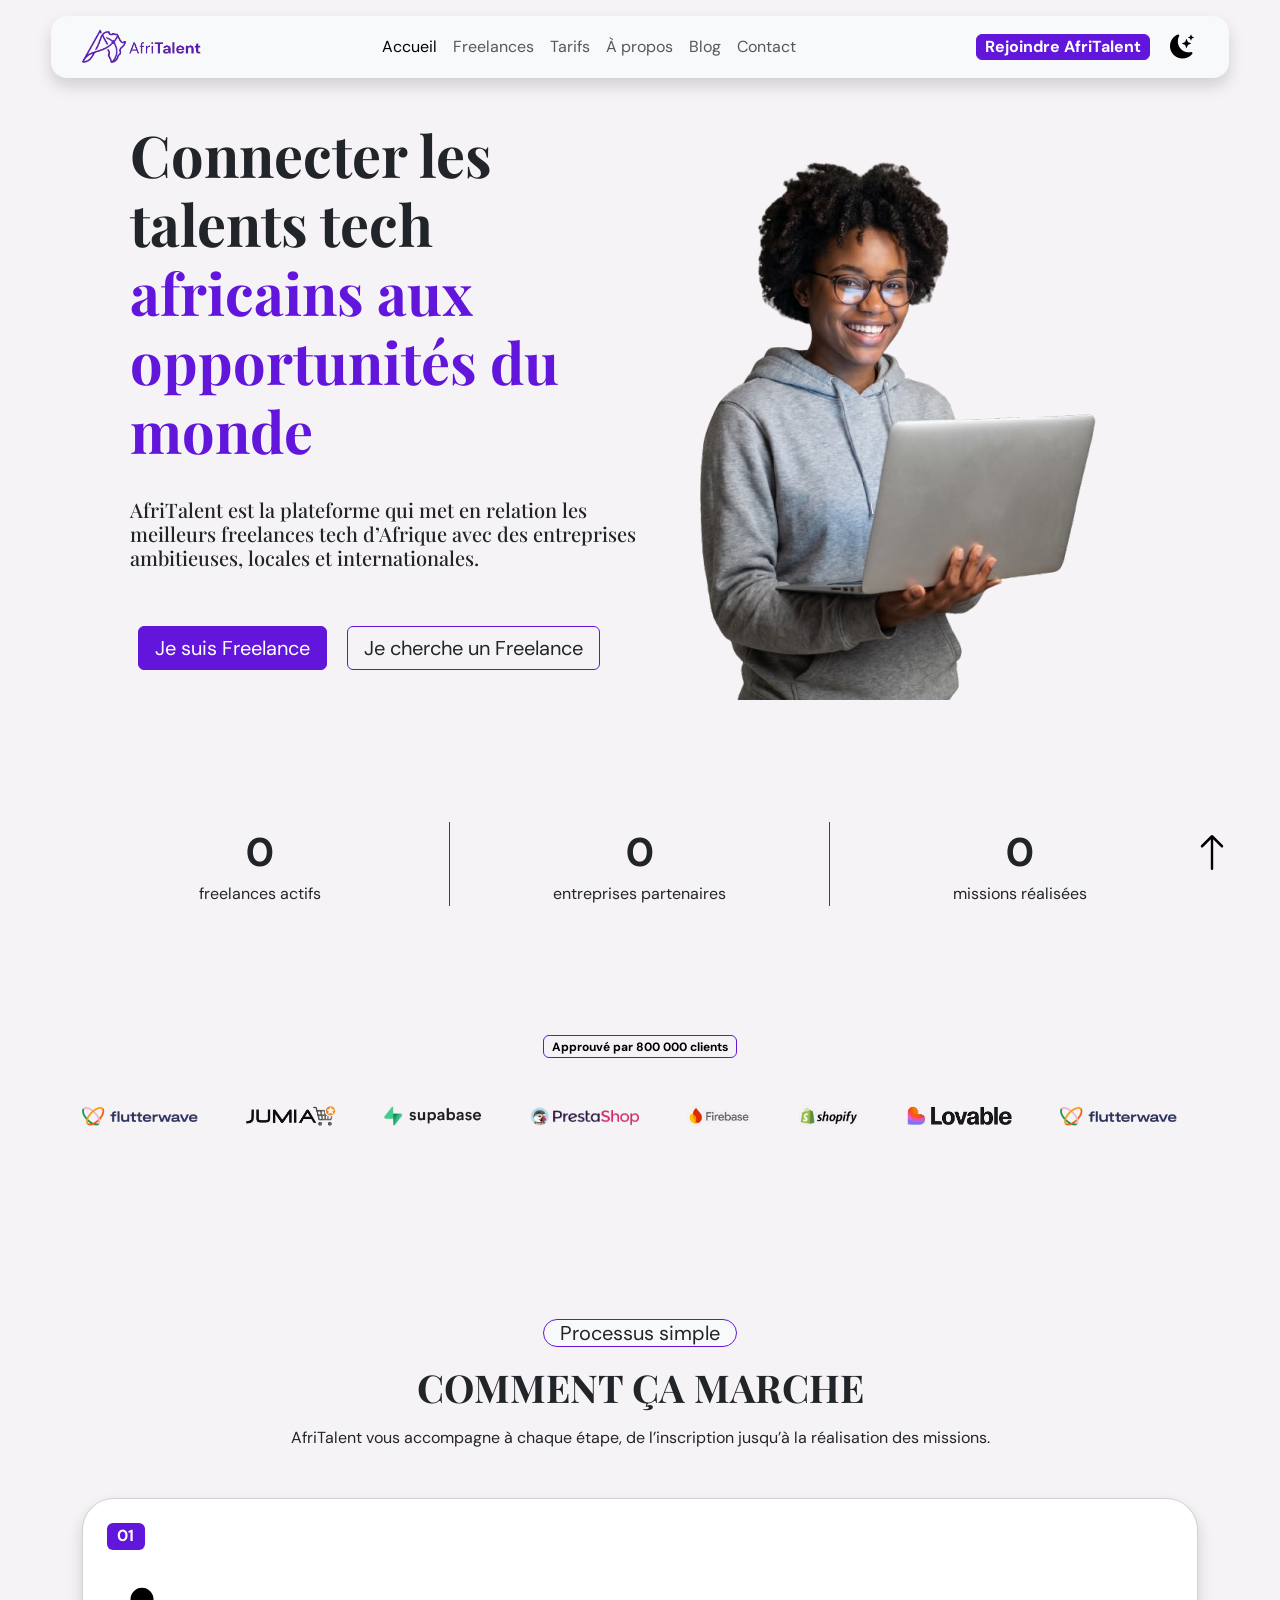
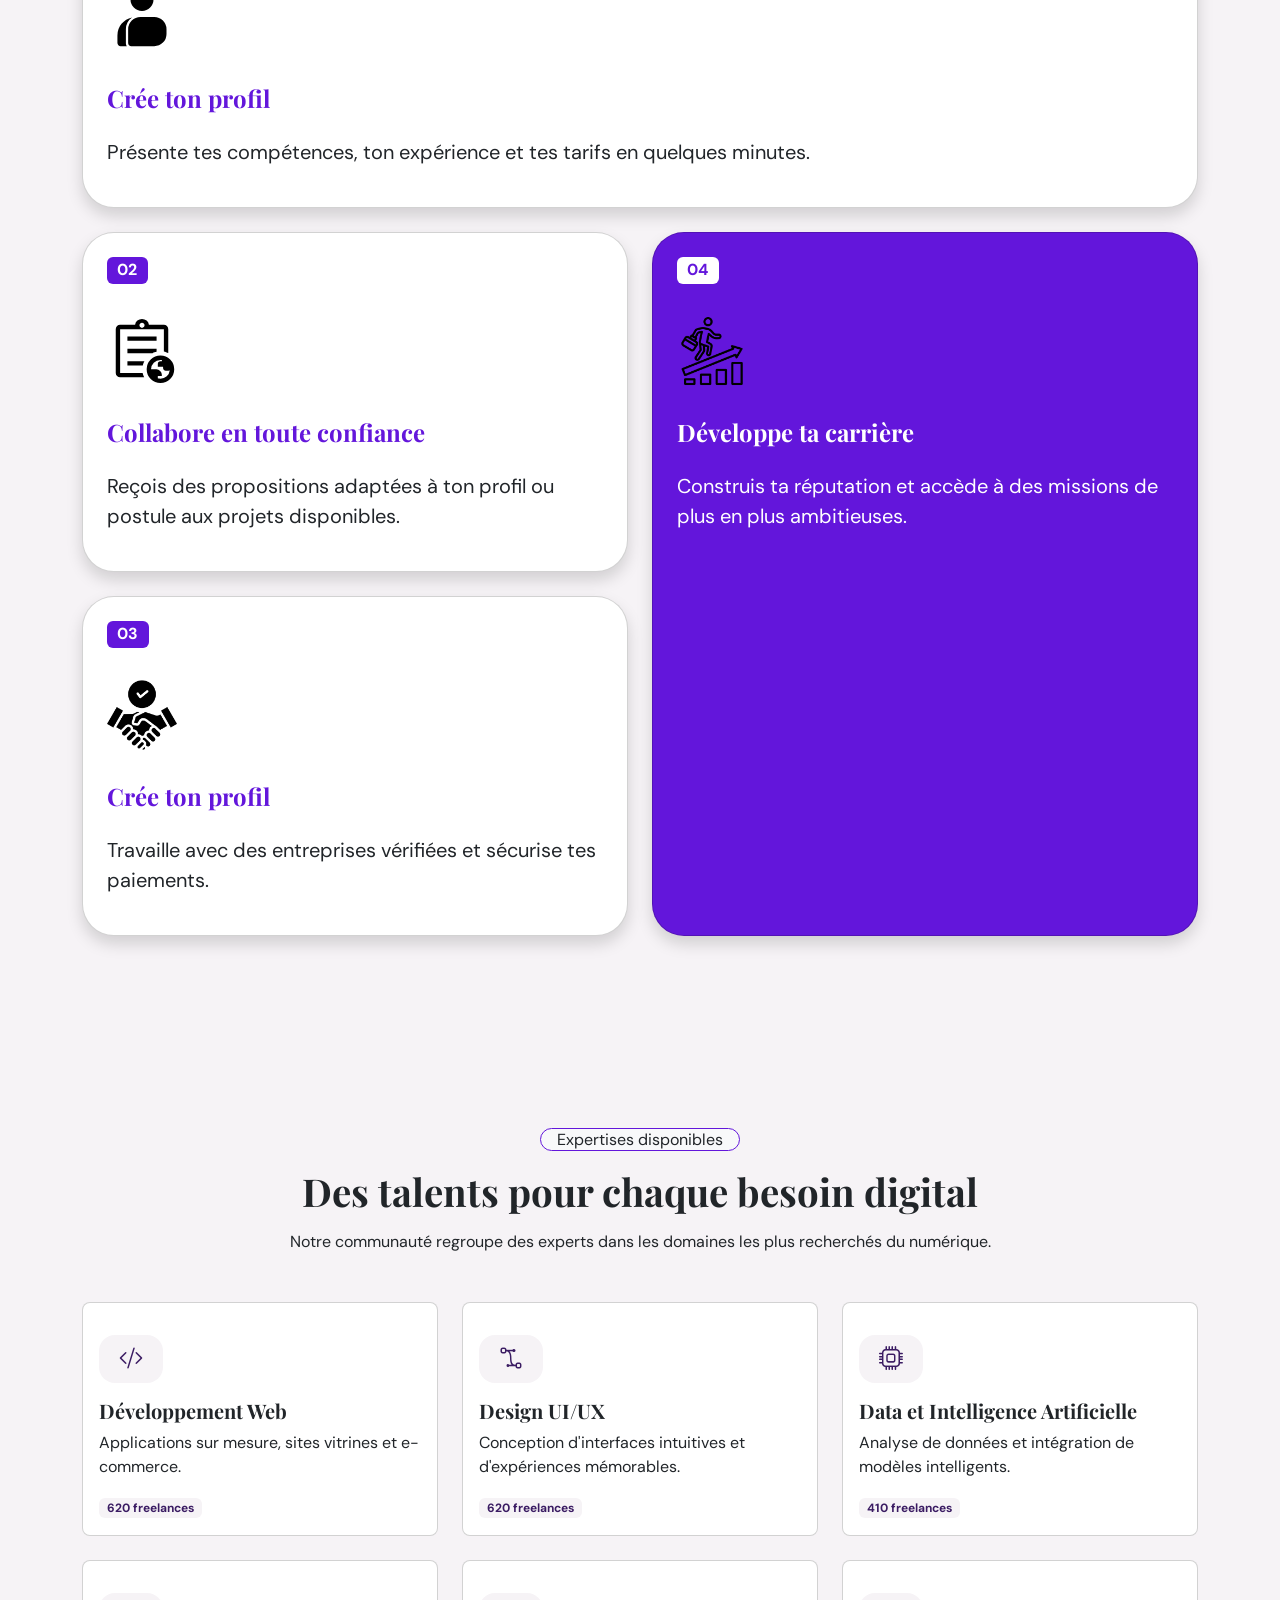
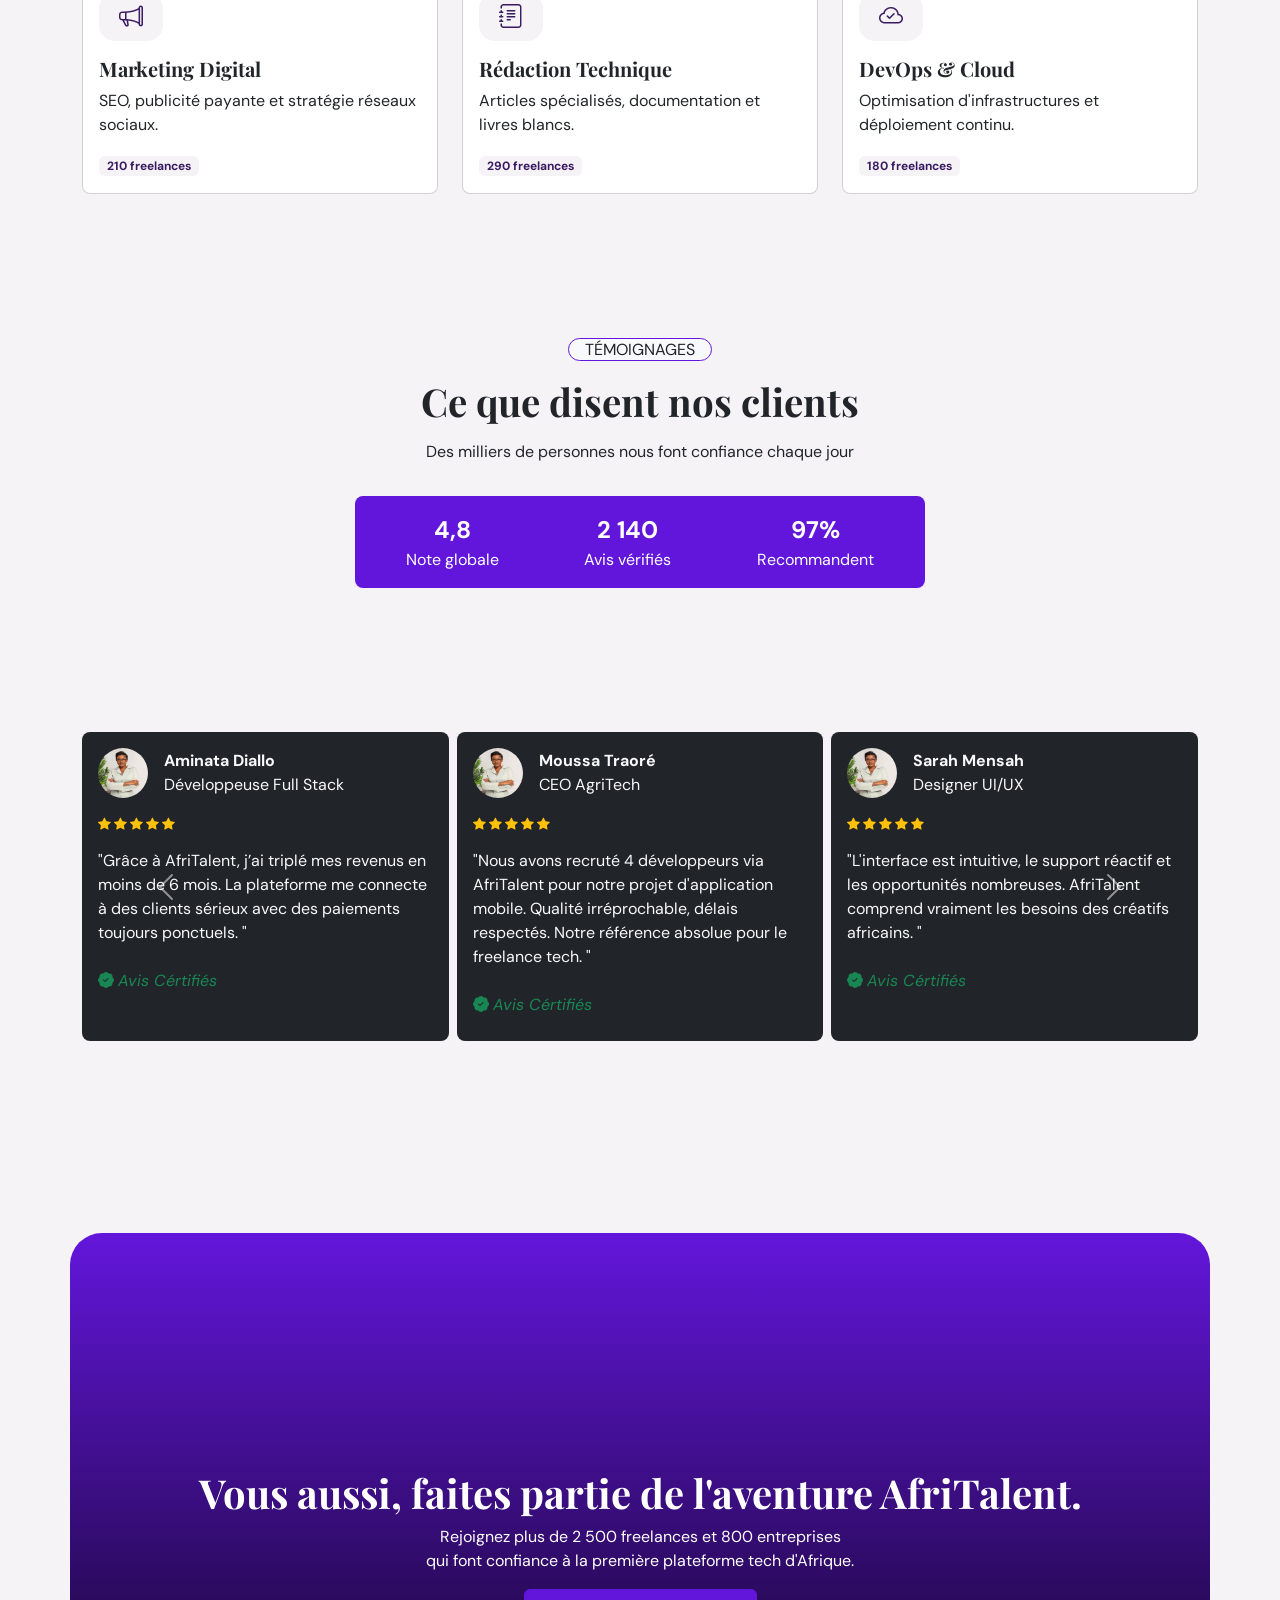
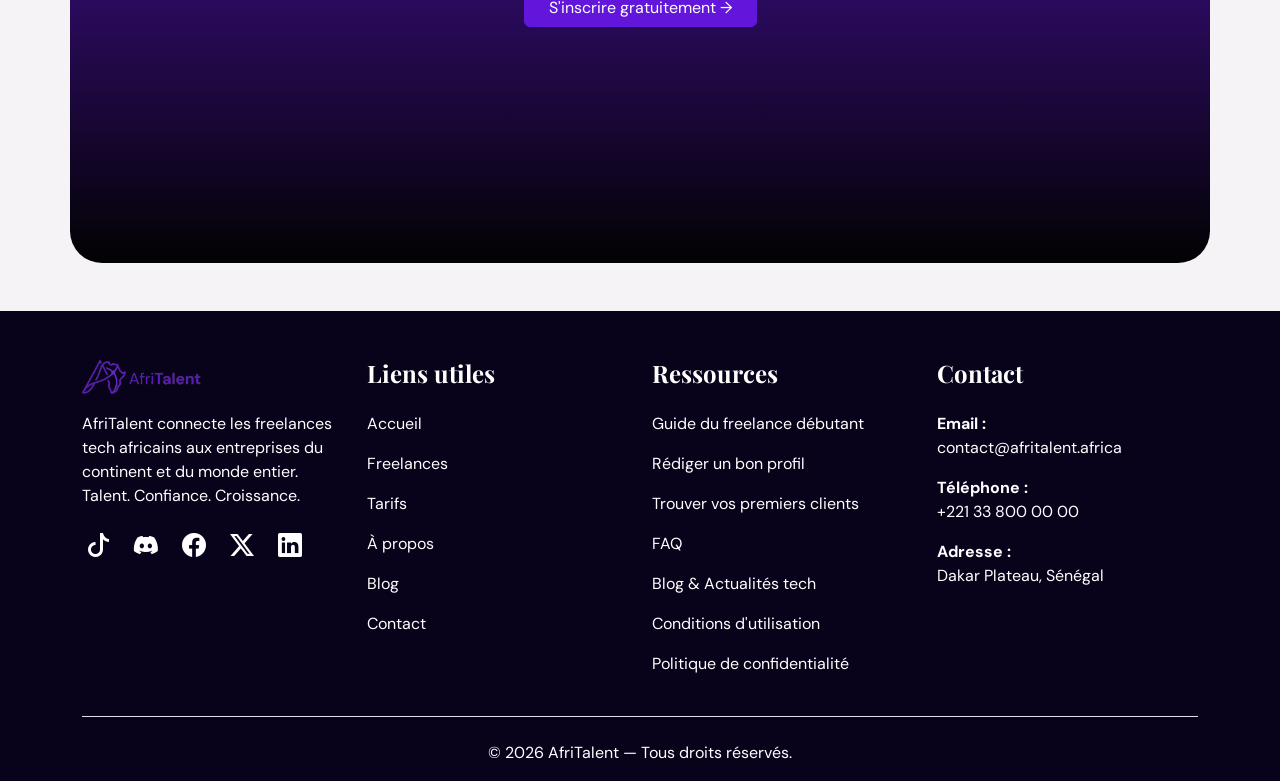
==== commit e6b71f84: "CSS : responsive design mobile et tablette, media queries" ====
--- a/index.html
+++ b/index.html
@@ -8,10 +8,12 @@
     <link rel="stylesheet" href="https://cdn.jsdelivr.net/npm/bootstrap@5.3.8/dist/css/bootstrap.min.css">
     <link rel="stylesheet" href="https://cdn.jsdelivr.net/npm/bootstrap-icons@1.13.1/font/bootstrap-icons.min.css">
     <link rel="stylesheet" href="css/style.css" type="text/css">
-    <link rel="icon" href="image/logo.png" type="image/png">
+    <link rel="icon" href="image/iconelogo.png" type="image/png">
 </head>
 
 <body>
+
+    <!-- ====header site avec menu navigation -->
     <header>
         <nav class="navbar navbar-expand-lg mt-3 shadow mx-auto navbar-light rounded-4 bg-light fixed-top ">
             <div class="container">
@@ -31,7 +33,7 @@
                     <!-- lien de menu  -->
                     <ul class="navbar-nav mx-auto">
                         <li class="nav-item"><a class="nav-link active" href="#">Accueil</a></li>
-                        <li class="nav-item"><a class="nav-link" href="freelances.html" target="_blank">Freelances</a>
+                        <li class="nav-item"><a class="nav-link" href="freelances.html">Freelances</a>
                         </li>
                         <li class="nav-item"><a class="nav-link" href="tarifs.html">Tarifs</a></li>
                         <li class="nav-item"><a class="nav-link" href="about.html">À propos</a></li>
@@ -49,7 +51,10 @@
             </div>
         </nav>
     </header>
+    <!-- contenut  -->
     <main>
+
+        <!--======= premier section====  -->
         <section>
             <div class="container">
                 <div class="row align-items-center ps-5 my-5">
@@ -62,42 +67,88 @@
                             des
                             entreprises ambitieuses, locales et internationales.</h2>
                         <div class="my-5">
-                            <a href="#" class="px-3 m-2 btn btn-primary fs-5">Je suis Freelance</a>
-                            <a href="#" class="px-3 m-2 btn btn-outline-primary fs-5">Je cherche un Freelance</a>
-                        </div>
-                    </div>
+                            <a href="auth.html" class="px-3 m-2 btn btn-primary fs-5">Je suis Freelance</a>
+                            <a href="auth.html  " class="px-3 m-2 btn btn-outline-primary fs-5">Je cherche un Freelance</a>
+                        </div>
+                    </div>
+
+                    <!-- image acceuill -->
                     <div class="col-12 col-sm-6 col-md-6">
                         <img src="image/home.png" class="img-fluid" alt="Macbook AfriTalent">
                     </div>
                 </div>
 
+                <!-- compteur -->
                 <div class="row my-5 justify-content-center ">
-                    <div class="col-12 col-sm-6 col-md-4 d-flex flex-column align-items-center">
-                        <data class="fs-1 fw-bold" value="2500">+ 2500</data>
+                    <div
+                        class="col-12  col-sm-6 border-end border-primary col-md-4 d-flex flex-column align-items-center">
+                        <data class="fs-1 fw-bold" value="2500">0</data>
                         <span>freelances actifs</span>
                     </div>
-                    <div class="col-12 col-sm-6 col-md-4 d-flex flex-column align-items-center">
-                        <data class="fs-1 fw-bold" value="800">+800</data>
+                    <div
+                        class="col-12 col-sm-6 col-md-4 d-flex border-end border-primary flex-column align-items-center">
+                        <data class="fs-1 fw-bold" value="800">0</data>
                         <span>entreprises partenaires</span>
                     </div>
-                    <div class="col-12 col-sm-6 col-md-4 d-flex flex-column align-items-center">
-                        <data class="fs-1 fw-bold" value="12000">+12 000</data>
+                    <div class="col-12 col-sm-6 col-md-4 d-flex  flex-column align-items-center">
+                        <data class="fs-1 fw-bold" value="12000">0</data>
                         <span>missions réalisées</span>
                     </div>
                 </div>
             </div>
         </section>
-        <!-- 
+
+        <!-- ===deuxieme section=== -->
         <section>
-            <div class="container">
+            <div class="container mat mab">
                 <div>
-                    <span>Approuvé par 800 000 clients</span>
+                    <div class="text-center">
+                        <span class="badge text-black border border-primary">Approuvé par 800 000 clients</span>
+                    </div>
+                </div>
+
+                <!-- marque appprouve avec animation keyframe-->
+                <div class="my-5 overflow-hidden marque-approuve">
+                    <div class="d-flex marq-aprv gap-5">
+                        <img src="image/flutter.png" alt="flutterwave">
+                        <img src="image/jumia.png" alt="jumia">
+                        <img src="image/supabase.png" alt="supabase">
+                        <img src="image/prestashope.png" alt="prestashope">
+                        <img src="image/firbase.png" alt="firbase">
+                        <img src="image/shopify.png" alt="shopify">
+                        <img src="image/lovable.png" alt="lovable">
+                        
+                        <img src="image/flutter.png" alt="flutterwave">
+                        <img src="image/jumia.png" alt="jumia">
+                        <img src="image/supabase.png" alt="supabase">
+                        <img src="image/prestashope.png" alt="prestashope">
+                        <img src="image/firbase.png" alt="firbase">
+                        <img src="image/shopify.png" alt="shopify">
+                        <img src="image/lovable.png" alt="lovable">
+
+                        <img src="image/flutter.png" alt="flutterwave">
+                        <img src="image/jumia.png" alt="jumia">
+                        <img src="image/supabase.png" alt="supabase">
+                        <img src="image/prestashope.png" alt="prestashope">
+                        <img src="image/firbase.png" alt="firbase">
+                        <img src="image/shopify.png" alt="shopify">
+                        <img src="image/lovable.png" alt="lovable">
+
+                        <img src="image/flutter.png" alt="flutterwave">
+                        <img src="image/jumia.png" alt="jumia">
+                        <img src="image/supabase.png" alt="supabase">
+                        <img src="image/prestashope.png" alt="prestashope">
+                        <img src="image/firbase.png" alt="firbase">
+                        <img src="image/shopify.png" alt="shopify">
+                        <img src="image/lovable.png" alt="lovable">
+                    </div>
                 </div>
             </div>
-        </section> -->
-
-        <section class="">
-            <div class="container mb-5 py-5">
+        </section>
+
+        <!-- ====troisieme section==== -->
+        <section>
+            <div class="container py-5">
                 <div>
                     <div class="text-center m-5">
                         <span class="text-center px-3 rounded-5 bg-light fs-5 border border-primary w-50">Processus
@@ -110,8 +161,11 @@
                             missions.
                         </p>
                     </div>
-                    <div class="row g-4 justify-content-center">
-                        <div class="col-12 col-lg-8 col-md-4">
+
+                    <!-- bento etape d'incription -->
+                    <div class="bento-index">
+
+                        <div class="card1">
                             <div class="card h-100 rounded-5 shadow process">
                                 <div class="card-body p-4">
                                     <span class="badge bg-primary mb-3 fs-6">01</span>
@@ -125,7 +179,7 @@
                             </div>
                         </div>
 
-                        <div class="col-12 col-lg-4 col-md-4">
+                        <div class="card2">
                             <div class="card h-100 rounded-5 shadow process">
                                 <div class="card-body p-4">
                                     <span class="badge bg-primary mb-3 fs-6">02</span>
@@ -139,7 +193,7 @@
                             </div>
                         </div>
 
-                        <div class="col-12 col-lg-4 col-md-4">
+                        <div class="card3">
                             <div class="card h-100 rounded-5 shadow process">
                                 <div class="card-body p-4">
                                     <span class="badge bg-primary mb-3 fs-6">03</span>
@@ -153,15 +207,16 @@
                             </div>
                         </div>
 
-                        <div class="col-12 col-lg-8 col-md-4">
-                            <div class="card h-100 rounded-5 shadow process">
+                        <div class="card4">
+                            <div class="card h-100 bg-primary rounded-5 shadow process">
                                 <div class="card-body p-4">
-                                    <span class="badge bg-primary mb-3 fs-6">04</span>
+                                    <span class="badge bg-white text-primary mb-3 fs-6">04</span>
                                     <div class="imgprocess">
                                         <img src="image/progres.png" alt=" Développe ta carrière de freelance">
                                     </div>
-                                    <h5 class="fs-4 fw-bold text-primary py-3">Développe ta carrière</h5>
-                                    <p class="fs-5">Construis ta réputation et accède à des missions de plus en plus
+                                    <h5 class="fs-4 fw-bold text-primary text-white py-3">Développe ta carrière</h5>
+                                    <p class="fs-5 text-white">Construis ta réputation et accède à des missions de plus
+                                        en plus
                                         ambitieuses.</p>
                                 </div>
                             </div>
@@ -171,6 +226,8 @@
             </div>
         </section>
 
+
+        <!-- ===quatrieme section -->
         <section>
             <div class="container my-5 py-5">
                 <div>
@@ -184,7 +241,7 @@
                     <div class="row g-4">
 
                         <div class=" col-12 col-lg-4 col-md-4 categorie">
-                            <div class="card rounded-3 h-100">
+                            <div class="card rounded-3">
                                 <div class="mx-3 iconefonct bg-prymary-icone">
                                     <i class="bi bi-code-slash"></i>
                                 </div>
@@ -198,7 +255,7 @@
                         </div>
 
                         <div class=" col-12 col-lg-4 col-md-4 categorie">
-                            <div class="card rounded-3 h-100">
+                            <div class="card rounded-3">
                                 <div class="mx-3 iconefonct bg-prymary-icone">
                                     <i class="bi bi-bezier2"></i>
                                 </div>
@@ -212,7 +269,7 @@
                         </div>
 
                         <div class="col-12 col-lg-4 col-md-4 categorie">
-                            <div class="card rounded-3 h-100">
+                            <div class="card rounded-3">
                                 <div class="mx-3 iconefonct bg-prymary-icone">
                                     <i class="bi bi-cpu"></i>
                                 </div>
@@ -226,7 +283,7 @@
                         </div>
 
                         <div class="col-12 col-lg-4 col-md-4 categorie">
-                            <div class="card rounded-3 h-100">
+                            <div class="card rounded-3">
                                 <div class="mx-3 bg-prymary-icone iconefonct">
                                     <i class="bi bi-megaphone"></i>
                                 </div>
@@ -240,7 +297,7 @@
                         </div>
 
                         <div class="col-12 col-lg-4 col-md-4 categorie">
-                            <div class="card rounded-3 h-100">
+                            <div class="card rounded-3">
                                 <div class="mx-3 bg-prymary-icone iconefonct">
                                     <i class="bi bi-journal-text"></i>
                                 </div>
@@ -254,8 +311,8 @@
                         </div>
 
                         <div class="col-12 col-lg-4 col-md-4s categorie">
-                            <div class="card rounded-3 h-100">
-                                <div class="mx-3 bg-warning-icone iconefonct">
+                            <div class="card rounded-3">
+                                <div class="mx-3 bg-prymary-icone iconefonct">
                                     <i class="bi bi-cloud-check"></i>
                                 </div>
                                 <div class="card-body">
@@ -532,7 +589,7 @@
                                 </div>
 
                                 <!-- avis 8 -->
-                               <div class="col-12 col-lg-4 col-md-4">
+                                <div class="col-12 col-lg-4 col-md-4">
                                     <div class="bg-dark p-3 rounded-3 h-100">
                                         <div class="imgavis d-flex align-items-center gap-3 mb-0">
                                             <img class="rounded-circle" src="image/avis (1).jpg" alt="Aminata Diallo">
@@ -597,10 +654,12 @@
 
                     </div>
 
-                    <button class="carousel-control-prev" data-bs-target="#avisclient" data-bs-slide="prev" type="button">
+                    <button class="carousel-control-prev" data-bs-target="#avisclient" data-bs-slide="prev"
+                        type="button">
                         <span class="carousel-control-prev-icon"></span>
                     </button>
-                    <button class="carousel-control-next" data-bs-target="#avisclient" data-bs-slide="next" type="button">
+                    <button class="carousel-control-next" data-bs-target="#avisclient" data-bs-slide="next"
+                        type="button">
                         <span class="carousel-control-next-icon"></span>
                     </button>
                 </div>
@@ -618,7 +677,7 @@
                         Rejoignez plus de 2 500 freelances et 800 entreprises <br>
                         qui font confiance à la première plateforme tech d'Afrique.
                     </p>
-                    <a href="#" class="btn btn-primary px-4 pw-2">S'inscrire gratuitement →</a>
+                    <a href="auth.html" class="btn btn-primary px-4 pw-2">S'inscrire gratuitement →</a>
                 </div>
             </div>
         </section>
@@ -632,7 +691,6 @@
                     <div class="col-12 col-lg-3 col-md-4">
                         <a href="#" class="navbar-brand">
                             <img src="image/logo.png" alt="Afritalent">
-                            <!-- <span class="text-primary">AfriTalent</span> -->
                         </a>
                         <p class="my-3">
                             AfriTalent connecte les freelances tech africains aux entreprises
@@ -662,7 +720,7 @@
                         <h5 class="fs-4 fw-bold mb-4">Liens utiles</h5>
                         <ul class="list-unstyled animationfooter d-flex flex-column gap-3">
                             <li><a href="#">Accueil</a></li>
-                            <li><a href="freelances.html" target="_blank">Freelances</a></li>
+                            <li><a href="freelances.html">Freelances</a></li>
                             <li><a href="tarifs.html">Tarifs</a></li>
                             <li><a href="about.html">À propos</a></li>
                             <li><a href="blog.html">Blog</a></li>
@@ -674,11 +732,11 @@
                     <div class="col-12 col-lg-3 col-md-4">
                         <h5 class="fs-4 fw-bold mb-4">Ressources</h5>
                         <ul class="list-unstyled animationfooter d-flex flex-column gap-3">
-                            <li><a href="#" class="py-2">Guide du freelance débutant</a></li>
+                            <li><a href="blog.html" class="py-2">Guide du freelance débutant</a></li>
                             <li><a href="#" class="py-2">Rédiger un bon profil</a></li>
                             <li><a href="#" class="py-2">Trouver vos premiers clients</a></li>
-                            <li><a href="#" class="py-2">FAQ</a></li>
-                            <li><a href="#" class="py-2">Blog & Actualités tech</a></li>
+                            <li><a href="index.html" class="py-2">FAQ</a></li>
+                            <li><a href="blog.html" class="py-2">Blog & Actualités tech</a></li>
                             <li><a href="#" class="py-2">Conditions d'utilisation</a></li>
                             <li><a href="#" class="py-5">Politique de confidentialité</a></li>
                         </ul>
@@ -712,6 +770,7 @@
     <script src="https://cdn.jsdelivr.net/npm/bootstrap@5.3.8/dist/js/bootstrap.bundle.min.js"
         integrity="sha384-FKyoEForCGlyvwx9Hj09JcYn3nv7wiPVlz7YYwJrWVcXK/BmnVDxM+D2scQbITxI"
         crossorigin="anonymous"></script>
+    <script src="js/main.js"></script>
 </body>
 
 </html>
--- a/css/style.css
+++ b/css/style.css
@@ -1,25 +1,23 @@
-/* @import url('https://fonts.googleapis.com/css2?family=DM+Serif+Display:ital@0;1&display=swap');
-@import url('https://fonts.googleapis.com/css2?family=Playfair+Display:ital,wght@0,400..900;1,400..900&display=swap'); */
+@import url('https://fonts.googleapis.com/css2?family=Playfair+Display:ital,wght@0,400..900;1,400..900&display=swap');
+/*titre*/
+@import url('https://fonts.googleapis.com/css2?family=DM+Sans:ital,opsz,wght@0,9..40,100..1000;1,9..40,100..1000&display=swap');
+
 :root {
-    --font-titel: 'DM Serif Display', serif;
-    --font-para: 'Playfair Display', serif;
-    /* --container-max: 1200px;
-    --content-max: 680px;
-    --btn-max: 480px; */
-    /* --primary:#6C5CE7 ; */
+    --font-titel: 'Playfair Display', serif;
+    --font-para: 'DM Sans', sans-serif;
     --primary: #6316DB;
-    --bs-primary-rgb:99, 22, 219;
-    --background:#F6F3F6;
-    /* #f2ecff */
-    --background-foot:#08031a;
-    --bs-background-rgb:242, 236, 255;
-    --primary-dark:#3B1C63;
-    --bs-primary-dark-rgb:59, 28, 99;
-    --white:#fff;
+    --bs-primary-rgb: 99, 22, 219;
+    --background: #F6F3F6;
+    --background-foot: #08031a;
+    --bs-background-rgb: 242, 236, 255;
+    --primary-dark: #3B1C63;
+    --bs-primary-dark-rgb: 59, 28, 99;
+    --white: #fff;
 }
 
 body {
     background-color: var(--background);
+    font-family: var(--font-para);
 }
 
 .tittel {
@@ -38,6 +36,11 @@
     background-color: var(--primary-dark);
     border: 1px solid var(--primary);
 }
+.btn-primary:active {
+    background-color: var(--primary) !important;
+    border: 1px solid var(--primary) !important;
+    color: var(--white) !important; 
+}
 
 /* bouton secondaire */
 .btn-outline-primary {
@@ -52,21 +55,161 @@
     border: 1px solid var(--primary);
 }
 
+.btn-outline-primary:active {
+    background-color: var(--primary) !important;
+    border: 1px solid var(--primary) !important;
+    color: var(--white) !important; 
+}
+
+.form-control:focus{
+    border: #3B1C63;
+    box-shadow: 0 0.25rem var(--primary);
+}
+
 /* couleur des icone  */
 .bg-prymary-icone {
     background-color: var(--background);
     color: var(--primary-dark);
 }
 
-/* index.html */
+* {
+    margin: 0;
+    padding: 0;
+    box-sizing: border-box;
+}
+
+h1,
+h2,
+h3,
+h4,
+h5,
+h6 {
+    font-family: var(--font-titel);
+}
+
+a {
+    text-decoration: none;
+}
+
+h1 {
+    font-size: clamp(2rem, 4.5vw, 4rem);
+}
+
+h2 {
+    font-size: clamp(1.5rem, 3vw, 3.5rem);
+}
+
+h3 {
+    font-size: clamp(1.6rem, 3.5vw, 2.5rem);
+}
+
+h4 {
+    font-size: clamp(1.3rem, 2.5vw, 2rem);
+}
+
+.navbar-brand img {
+    width: 120px;
+}
+
+.mat {
+    margin-top: 8rem;
+}
+
+.mab {
+    margin-bottom: 6rem;
+}
+
+/* Page d'acceuil*/
 .navbar {
     width: 92vw;
 }
 
 .imgprocess img {
     padding: 1rem 0;
-    width: 6vw;
-}
+    width: 70px;
+}
+.marq-aprv {
+    width: max-content;
+    animation: marque-index 8s linear infinite;
+}
+
+.marq-aprv img {
+    height: 20px;
+    object-fit: cover;
+    flex-shrink: 0;
+}
+
+@keyframes marque-index {
+    from {
+        transform: translateX(0);
+    }
+
+    to {
+        transform: translateX(-25%);
+    }
+
+}
+
+
+.bento-index {
+    display: grid;
+    grid-template-columns: repeat(4, 1fr);
+    gap: 1.5rem;
+
+    grid-template-areas:
+        "card1 card1 card1 card1"
+        "card2 card2 card4 card4"
+        "card3 card3 card4 card4"
+    ;
+}
+
+.card1 {
+    grid-area: card1;
+}
+
+.card2 {
+    grid-area: card2;
+}
+
+.card3 {
+    grid-area: card3;
+}
+
+.card4 {
+    grid-area: card4;
+}
+
+@media (320px <=width <=480px) {
+    .bento-index {
+        display: grid;
+        grid-template-columns: 1fr;
+        gap: 1.5rem;
+
+        grid-template-areas:
+            "card1"
+            "card2"
+            "card3"
+            "card4"
+        ;
+    }
+}
+
+@media (min-width : 481px) and (max-width : 1024px) {
+
+    .bento-index {
+        display: grid;
+        grid-template-columns: 1fr 1fr;
+        gap: 1.5rem;
+
+        grid-template-areas:
+            "card1 card2"
+            "card1 card2 "
+            "card3 card3"
+            "card4 card4"
+        ;
+    }
+}
+
 
 .categorie img {
     width: 5vw;
@@ -76,10 +219,6 @@
     cursor: pointer;
     transform: translateY(-10px);
     box-shadow: 0 0 2px var(--primary-dark);
-}
-
-.avis::-webkit-scrollbar {
-    display: none;
 }
 
 .iconefonct {
@@ -104,26 +243,6 @@
     height: 70vh;
 }
 
-* {
-    margin: 0;
-    padding: 0;
-    box-sizing: border-box;
-}
-
-h1,
-h2,
-h3,
-h4,
-h5,
-h6 {
-    /* font-family: var(--font-titel); */
-}
-
-.container {
-    max-width: var(--container-max);
-    margin: 0 auto;
-}
-
 .content {
     max-width: var(--content-max);
     margin: 0 auto;
@@ -133,38 +252,6 @@
     max-width: var(--btn-max);
 }
 
-a {
-    text-decoration: none;
-}
-
-h1 {
-    font-size: clamp(2rem, 4.5vw, 4rem);
-}
-
-h2 {
-    font-size: clamp(1.5rem, 3vw, 3.5rem);
-}
-
-h3 {
-    font-size: clamp(1.6rem, 3.5vw, 2.5rem);
-}
-
-h4 {
-    font-size: clamp(1.3rem, 2.5vw, 2rem);
-}
-
-.navbar-brand img {
-    width: 8vw;
-}
-
-.mat {
-    margin-top: 8rem;
-}
-
-.mab {
-    margin-bottom: 6rem;
-}
-
 
 /* animation */
 .process {
@@ -185,9 +272,6 @@
 }
 
 /* ====page frellence==== */
-.homfrellence img{
-    height: 60vh;
-}
 .recherche::-webkit-scrollbar {
     display: none;
 }
@@ -199,9 +283,10 @@
 .freelancepersonne p {
     font-size: .8rem;
 }
+
 .freelance-avatar {
-    width: 2vw;
-    height: 2vw;
+    width: 35px;
+    height: 35px;
     object-fit: cover;
 }
 
@@ -212,6 +297,7 @@
 .verifiez {
     font-size: .8rem;
 }
+
 
 /* ===Tarif ==== */
 .tarifpopulaire {
@@ -221,7 +307,6 @@
 .accordion-button {
     background-color: var(--white);
     border: 1px solid var(--bs-primary);
-
 }
 
 .accordion-button:focus {
@@ -230,7 +315,7 @@
 
 .accordion-button:not(.collapsed) {
     background-color: var(--white);
-    /* background: linear-gradient(to bottom, #8b46f909, #b180ff6c); */
+    /* selection des btn accordion qui ne sont pas ferme */
 }
 
 /* ===about ==== */
@@ -238,6 +323,63 @@
     width: 30vw;
 }
 
+
+
+.bentoabout1 {
+    display: grid;
+    grid-template-columns: repeat(3, 1fr);
+    gap: 1.5rem;
+
+    grid-template-areas:
+        "big-about  big-about card-simple1"
+        "big-about  big-about card-simple2"
+    ;
+}
+
+.big-about {
+    grid-area: big-about;
+}
+
+.card-simple1 {
+    grid-area: card-simple1;
+}
+
+.card-simple2 {
+    grid-area: card-simple2;
+}
+
+
+@media (320px <=width <=480px) {
+    .bentoabout1 {
+        display: grid;
+        grid-template-columns: 1fr;
+        gap: 1.5rem;
+
+        grid-template-areas:
+            "big-about"
+            "card-simple1"
+            "card-simple2"
+        ;
+    }
+}
+
+@media (min-width : 481px) and (max-width : 1024px) {
+
+    .bentoabout1 {
+        display: grid;
+        grid-template-columns: repeat(2, 1fr);
+        gap: 1.5rem;
+
+        grid-template-areas:
+            "big-about big-about"
+            "card-simple1 card-simple2"
+
+        ;
+    }
+}
+
+
+/* animation avec bande defillant  */
 .pays {
     animation: marquee 15s linear infinite;
 }
@@ -258,9 +400,10 @@
     gap: 1rem;
 }
 
-.etap-hist{
+.etap-hist {
     background-color: var(--background);
 }
+
 .histoire2025 {
     background: linear-gradient(to right, #6116db, #6116db96);
 }
@@ -277,6 +420,7 @@
         font-size: 2.5rem;
     }
 }
+
 @media (min-width : 481px) and (max-width : 1024px) {
     .etap-histoire {
         display: grid;
@@ -291,22 +435,63 @@
 
 }
 
+/* ====blog=== */
+
+.bloghome {
+    background: linear-gradient(to bottom, rgba(0, 0, 0, 0.7), rgba(0, 0, 0, 0.7)), url('../image/blog.jpg');
+    height: 100vh;
+}
+
+.articleentete {
+    background-color: var(--primary);
+    height: 20vh;
+}
+
+.pink {
+    color: var(--bs-danger);
+}
+
+.article:hover {
+    transform: translateY(-10px);
+}
+
+.lienartical,
+.article {
+    transition: 0.3s ease;
+}
+
+.lienartical:hover {
+    text-decoration: underline;
+}
+
 /* ===contact=== */
 .ifa {
     width: 100%;
     height: 100%;
 }
 
+
+/* =========page Authentification============ */
+.auth img{
+    height: 20px;
+}
+
 /* footer */
-footer{
+footer {
     background-color: var(--background-foot);
 }
-footer p , footer a,footer address , footer span{
+
+footer p,
+footer a,
+footer address,
+footer span {
     color: #fff;
 }
-footer h5{
+
+footer h5 {
     color: #fff;
 }
+
 .animationfooter a {
     transition: 0.3s ease;
 }
@@ -323,55 +508,12 @@
 .liensociale a:hover {
     background-color: #ffffff54;
 }
-/* ====blog=== */
-
-.bloghome {
-    background: linear-gradient(to bottom, rgba(0, 0, 0, 0.7), rgba(0, 0, 0, 0.7)), url('../image/blog.jpg');
-    height: 100vh;
-}
-
-.articleentete {
-    background-color:var(--primary);
-    height: 20vh;
-}
-.pink {
-    color: var(--bs-danger);
-}
-
-.article:hover {
-    transform: translateY(-10px);
-}
-
-.lienartical,
-.article {
-    transition: 0.3s ease;
-}
-
-.lienartical:hover {
-    text-decoration: underline;
-}
-
-
-
-
-
-
-
-
-
-
-/* .bodyfreelance a {
-    font-size: .8em;
-    transition: 0.3s ease;
-}
-
-.bodyfreelance a:hover {
-    text-decoration: underline;
-} */
-/* body{
-    background-color: if(
-        media(width <= 1000px): #000;
-        media(width <= 500px): red;
-        else:blue;
-    )
-} */+
+.bento {
+    display: grid;
+    grid-template-columns: repeat(auto-fit, minmax(250px, 1fr));
+    grid-auto-rows: 180px;
+    gap: 1.2rem;
+}
+
+
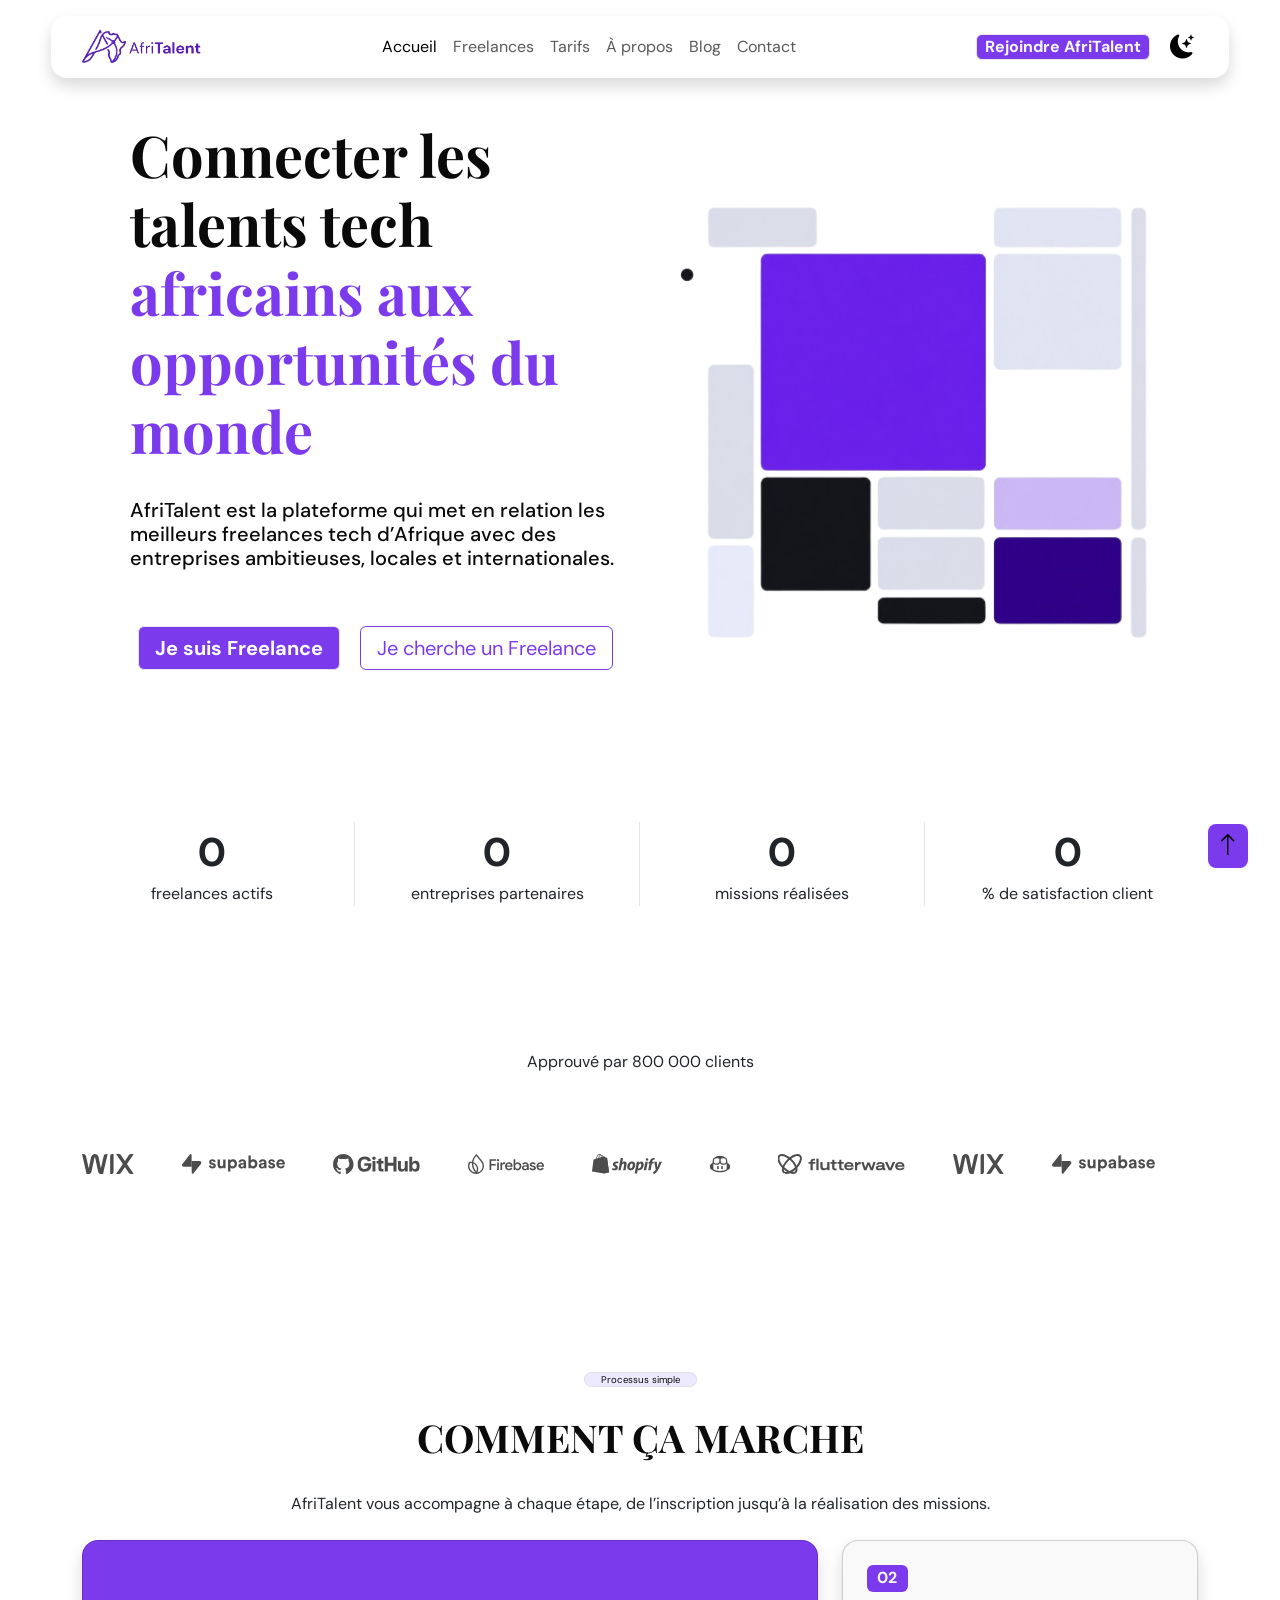
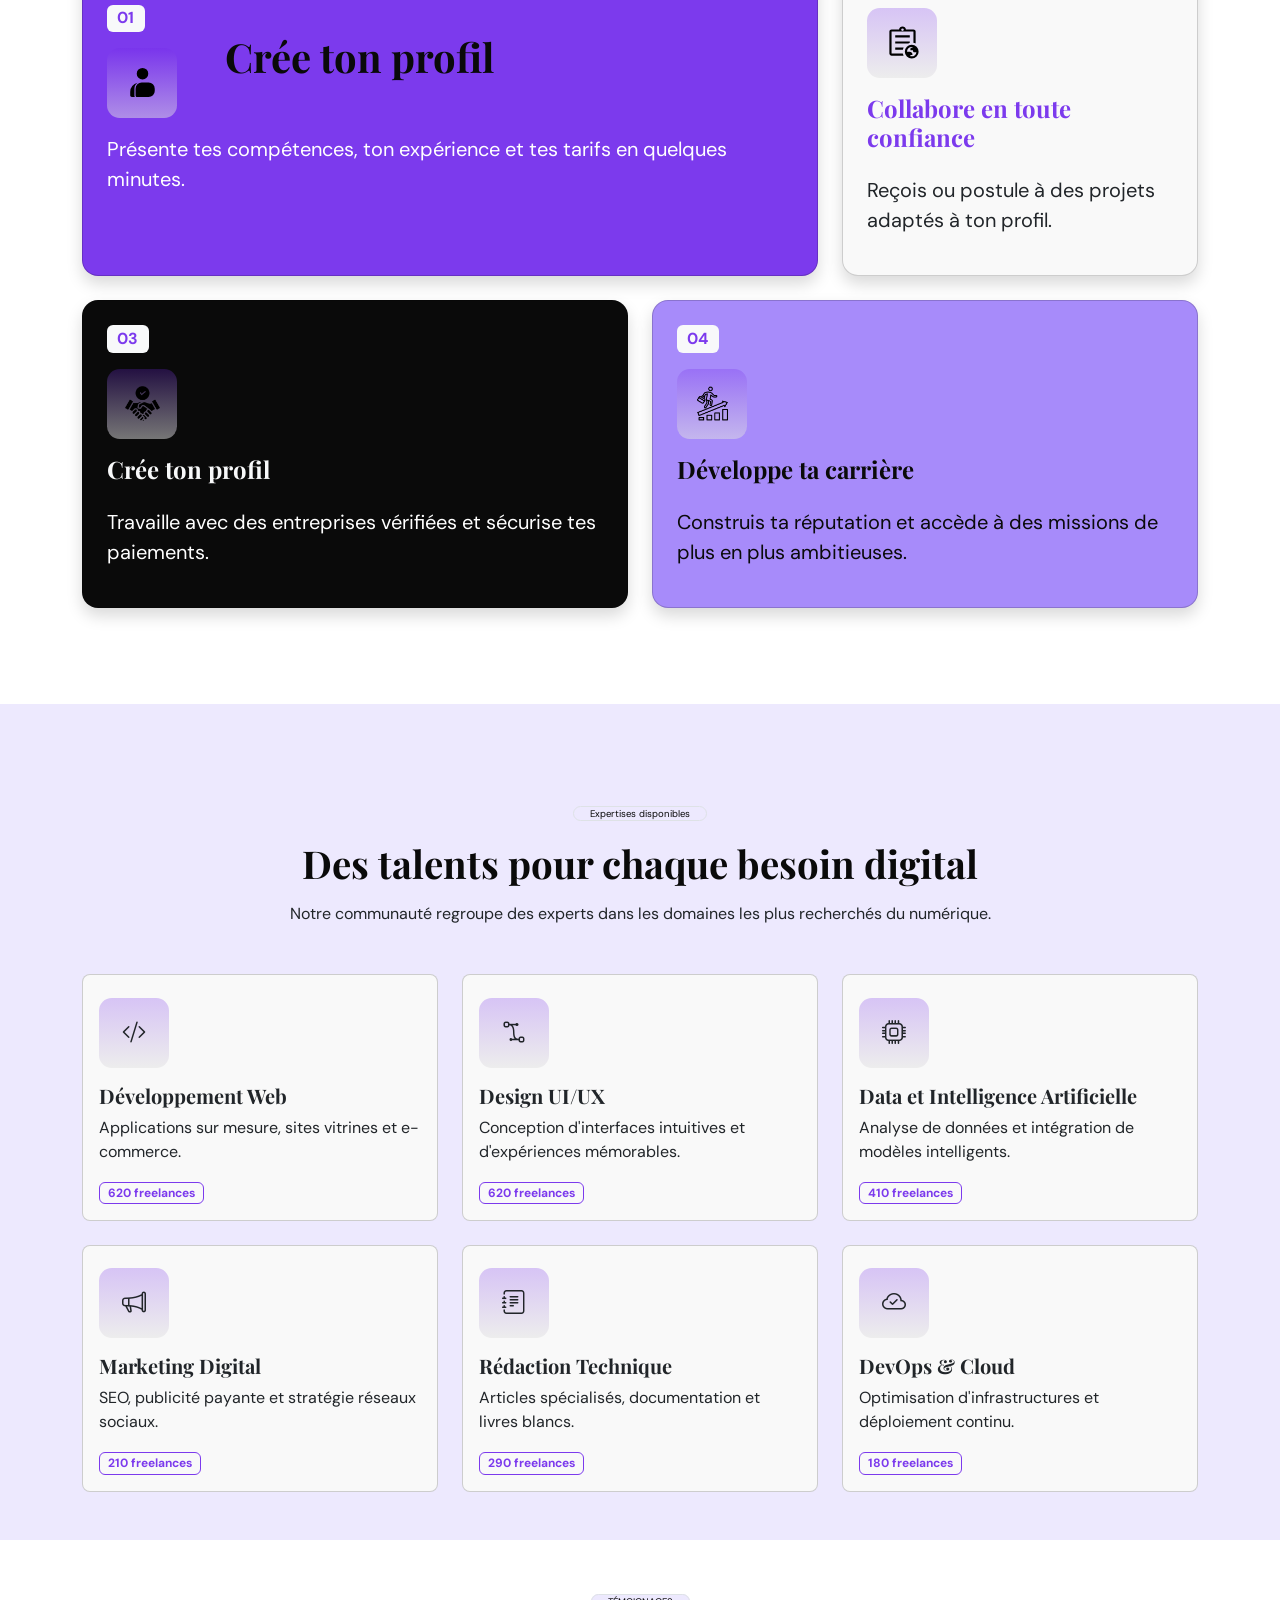
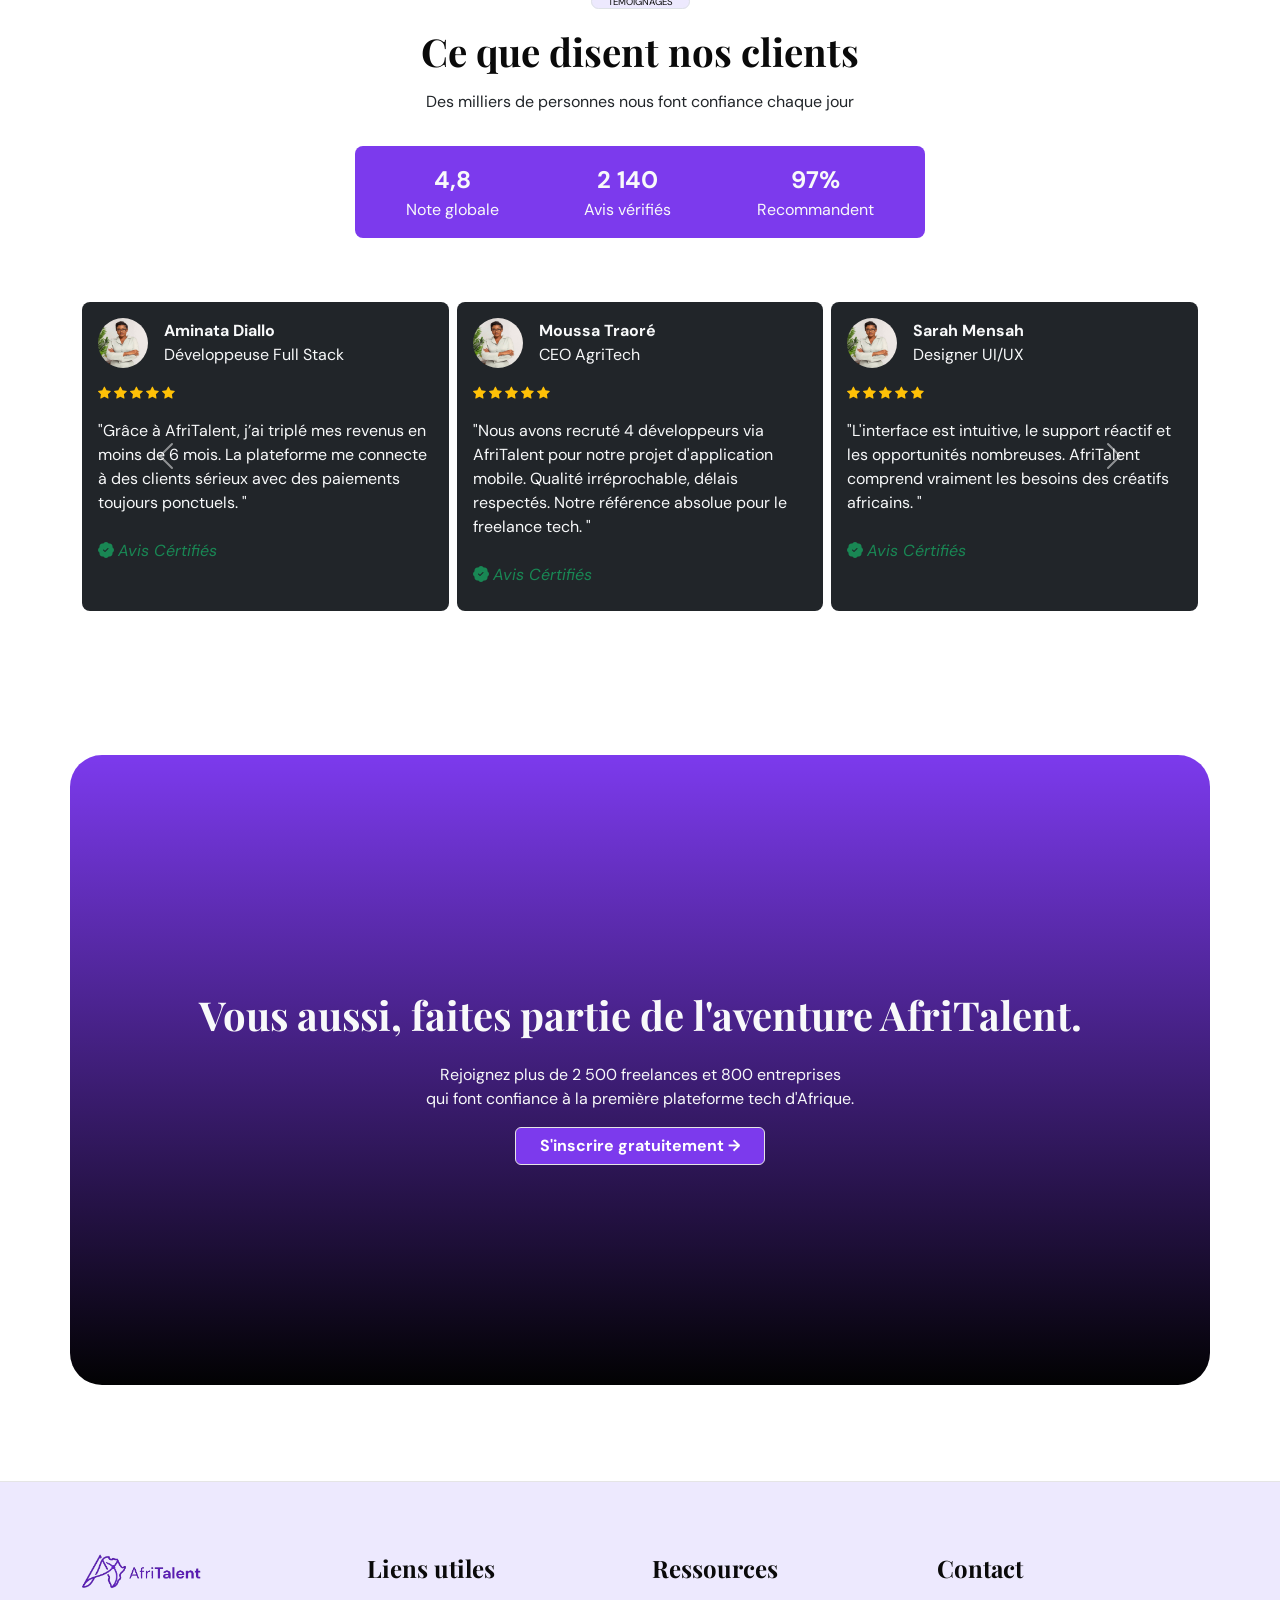
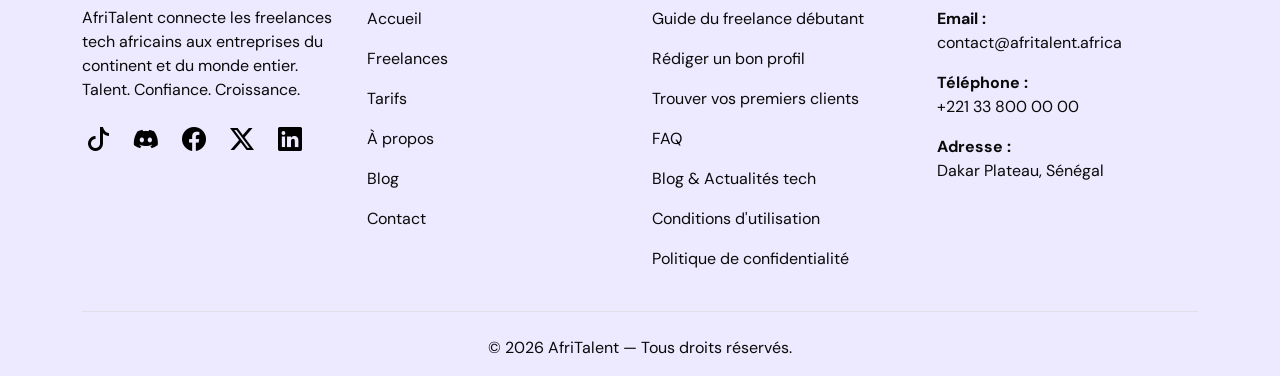
==== commit 4cd09081: "Message : JS : dark mode avec localStorage, navbar dynamique au scroll" ====
--- a/index.html
+++ b/index.html
@@ -13,14 +13,15 @@
 
 <body>
 
-    <!-- ====header site avec menu navigation -->
+    <!--=================================
+     ====header site avec menu navigation
+     ==================================== -->
     <header>
-        <nav class="navbar navbar-expand-lg mt-3 shadow mx-auto navbar-light rounded-4 bg-light fixed-top ">
+        <nav id="navbar" class="navbar navbar-expand-lg mt-3 shadow mx-auto navbar-light rounded-4 menu-glace fixed-top">
             <div class="container">
                 <!-- logo  -->
                 <a class="navbar-brand" href="index.html">
                     <img src="image/logo.png" alt="Afritalent">
-                    <!-- <span>AfriTalent</span> -->
                 </a>
 
                 <!-- menu burger  -->
@@ -41,34 +42,37 @@
                         <li class="nav-item"><a class="nav-link" href="contact.html">Contact</a></li>
                     </ul>
                     <div class="nav-item rounded-2 btn-primary list-unstyled px-2 mx-3">
-                        <a class="nav-link text-white fw-bold text-dark" href="#">Rejoindre AfriTalent</a>
+                        <a class="nav-link  fs-6 text-light" href="auth.html">Rejoindre AfriTalent</a>
                     </div>
                     <!-- bouton rejoindre et darkmod  -->
-                    <button class="bg-transparent fs-4 px-1 border-0">
+                    <button id="darkmod" class="bg-transparent fs-4 px-1 border-0">
                         <i class="bi bi-moon-stars-fill"></i>
                     </button>
                 </div>
             </div>
         </nav>
     </header>
+
     <!-- contenut  -->
     <main>
-
-        <!--======= premier section====  -->
+        <!--===================
+         section acceuile 
+         ======================  -->
         <section>
             <div class="container">
-                <div class="row align-items-center ps-5 my-5">
+                <div class="row align-items-center ps-5">
                     <div class="col-12 col-lg-6 col-md-6 my-5">
                         <h1 class="py-4 fw-bold">Connecter les talents tech <span class="text-primary">africains aux
                                 opportunités du monde</span></h1>
-                        <h2 class="fs-5">AfriTalent est la plateforme qui met en relation les meilleurs freelances
+                        <h2 class="fs-5 pHero">AfriTalent est la plateforme qui met en relation les meilleurs freelances
                             tech
                             d’Afrique avec
                             des
                             entreprises ambitieuses, locales et internationales.</h2>
                         <div class="my-5">
                             <a href="auth.html" class="px-3 m-2 btn btn-primary fs-5">Je suis Freelance</a>
-                            <a href="auth.html  " class="px-3 m-2 btn btn-outline-primary fs-5">Je cherche un Freelance</a>
+                            <a href="auth.html  " class="px-3 m-2 btn btn-outline-primary fs-5">Je cherche un
+                                Freelance</a>
                         </div>
                     </div>
 
@@ -80,83 +84,97 @@
 
                 <!-- compteur -->
                 <div class="row my-5 justify-content-center ">
-                    <div
-                        class="col-12  col-sm-6 border-end border-primary col-md-4 d-flex flex-column align-items-center">
+                    <div class="col-12 col-sm-6  bc col-md-3 d-flex flex-column align-items-center">
                         <data class="fs-1 fw-bold" value="2500">0</data>
                         <span>freelances actifs</span>
                     </div>
-                    <div
-                        class="col-12 col-sm-6 col-md-4 d-flex border-end border-primary flex-column align-items-center">
+                    <div class="col-12 col-sm-6 col-md-3 d-flex bc flex-column align-items-center">
                         <data class="fs-1 fw-bold" value="800">0</data>
                         <span>entreprises partenaires</span>
                     </div>
-                    <div class="col-12 col-sm-6 col-md-4 d-flex  flex-column align-items-center">
+                    <div class="col-12 col-sm-6 col-md-3 d-flex bc flex-column align-items-center">
                         <data class="fs-1 fw-bold" value="12000">0</data>
                         <span>missions réalisées</span>
                     </div>
+                    <div class="col-12 col-sm-6 col-md-3 d-flex  flex-column align-items-center">
+                        <data class="fs-1 fw-bold" value="95">0</data>
+                        <span>% de satisfaction client</span>
+                    </div>
                 </div>
             </div>
         </section>
 
-        <!-- ===deuxieme section=== -->
+        <!-- ==========================
+         section marque 
+         ============================== -->
         <section>
-            <div class="container mat mab">
+            <div class="container d-flex justify-content-center gap-3 flex-column sectionMarque ">
+
                 <div>
                     <div class="text-center">
-                        <span class="badge text-black border border-primary">Approuvé par 800 000 clients</span>
+                        <p>
+                            Approuvé par 800 000
+                            clients
+                        </p>
+                        <!-- <span class="text-center px-3 rounded-5 txtSpan fw-bol border w-50">Approuvé par 800 000
+                            clients</span> -->
                     </div>
                 </div>
 
                 <!-- marque appprouve avec animation keyframe-->
                 <div class="my-5 overflow-hidden marque-approuve">
                     <div class="d-flex marq-aprv gap-5">
-                        <img src="image/flutter.png" alt="flutterwave">
-                        <img src="image/jumia.png" alt="jumia">
-                        <img src="image/supabase.png" alt="supabase">
-                        <img src="image/prestashope.png" alt="prestashope">
-                        <img src="image/firbase.png" alt="firbase">
-                        <img src="image/shopify.png" alt="shopify">
-                        <img src="image/lovable.png" alt="lovable">
-                        
-                        <img src="image/flutter.png" alt="flutterwave">
-                        <img src="image/jumia.png" alt="jumia">
-                        <img src="image/supabase.png" alt="supabase">
-                        <img src="image/prestashope.png" alt="prestashope">
-                        <img src="image/firbase.png" alt="firbase">
-                        <img src="image/shopify.png" alt="shopify">
-                        <img src="image/lovable.png" alt="lovable">
-
-                        <img src="image/flutter.png" alt="flutterwave">
-                        <img src="image/jumia.png" alt="jumia">
-                        <img src="image/supabase.png" alt="supabase">
-                        <img src="image/prestashope.png" alt="prestashope">
-                        <img src="image/firbase.png" alt="firbase">
-                        <img src="image/shopify.png" alt="shopify">
-                        <img src="image/lovable.png" alt="lovable">
-
-                        <img src="image/flutter.png" alt="flutterwave">
-                        <img src="image/jumia.png" alt="jumia">
-                        <img src="image/supabase.png" alt="supabase">
-                        <img src="image/prestashope.png" alt="prestashope">
-                        <img src="image/firbase.png" alt="firbase">
-                        <img src="image/shopify.png" alt="shopify">
-                        <img src="image/lovable.png" alt="lovable">
+
+                        <img src="image/wix.svg" alt="wix">
+                        <img src="image/supabase.svg" alt="supabase">
+                        <img src="image/github.svg" alt="github">
+                        <img src="image/firbase.svg" alt="firbase">
+                        <img src="image/shopify.svg" alt="shopify">
+                        <img src="image/Copilot.svg" alt="copilot">
+                        <img src="image/flutterwave.svg" alt="flutterwave">
+
+                        <img src="image/wix.svg" alt="wix">
+                        <img src="image/supabase.svg" alt="supabase">
+                        <img src="image/github.svg" alt="github">
+                        <img src="image/firbase.svg" alt="firbase">
+                        <img src="image/shopify.svg" alt="shopify">
+                        <img src="image/Copilot.svg" alt="copilot">
+                        <img src="image/flutterwave.svg" alt="flutterwave">
+
+                        <img src="image/wix.svg" alt="wix">
+                        <img src="image/supabase.svg" alt="supabase">
+                        <img src="image/github.svg" alt="github">
+                        <img src="image/firbase.svg" alt="firbase">
+                        <img src="image/shopify.svg" alt="shopify">
+                        <img src="image/Copilot.svg" alt="copilot">
+                        <img src="image/flutterwave.svg" alt="flutterwave">
+
+                        <img src="image/wix.svg" alt="wix">
+                        <img src="image/supabase.svg" alt="supabase">
+                        <img src="image/github.svg" alt="github">
+                        <img src="image/firbase.svg" alt="firbase">
+                        <img src="image/shopify.svg" alt="shopify">
+                        <img src="image/Copilot.svg" alt="copilot">
+                        <img src="image/flutterwave.svg" alt="flutterwave">
                     </div>
                 </div>
             </div>
+
         </section>
 
-        <!-- ====troisieme section==== -->
+        <!-- =========================
+        section etatpinscription
+        =============================== -->
         <section>
             <div class="container py-5">
                 <div>
-                    <div class="text-center m-5">
-                        <span class="text-center px-3 rounded-5 bg-light fs-5 border border-primary w-50">Processus
+                    <div class="text-center mx-5">
+                        <span class="text-center px-3 rounded-5 txtSpan fw-bol border w-50">Processus
                             simple</span>
-                        <h2 class=" text-center m-3 fw-bold">
+                        <h2 class=" text-center m-3 fw-bold py-2">
                             COMMENT ÇA MARCHE
                         </h2>
-                        <p>
+                        <p class="py-2">
                             AfriTalent vous accompagne à chaque étape, de l’inscription jusqu’à la réalisation des
                             missions.
                         </p>
@@ -166,13 +184,19 @@
                     <div class="bento-index">
 
                         <div class="card1">
-                            <div class="card h-100 rounded-5 shadow process">
-                                <div class="card-body p-4">
-                                    <span class="badge bg-primary mb-3 fs-6">01</span>
-                                    <div class="imgprocess">
-                                        <img src="image/user.svg" class="card-img-top" alt="Crée ton profil">
-                                    </div>
-                                    <h5 class="fs-4 fw-bold text-primary py-3">Crée ton profil</h5>
+                            <div class="card h-100 rounded-4 shadow process">
+                                <div class="card-body py-5 px-4">
+                                    <div class="d-flex align-items-center gap-5 py-3">
+                                        <div class="d-flex flex-column justify-content-center">
+                                            <div>
+                                                <span class="badge bg-light text-primary mb-3 fs-6">01</span>
+                                            </div>
+                                            <div class="imgprocess">
+                                                <img src="image/user.svg" class="card-img-top" alt="Crée ton profil">
+                                            </div>
+                                        </div>
+                                        <h5 class="fs-1 fw-bold py-3">Crée ton profil</h5>
+                                    </div>
                                     <p class="fs-5">Présente tes compétences, ton expérience et tes tarifs en quelques
                                         minutes.</p>
                                 </div>
@@ -180,27 +204,26 @@
                         </div>
 
                         <div class="card2">
-                            <div class="card h-100 rounded-5 shadow process">
+                            <div class="card  rounded-4 shadow process">
                                 <div class="card-body p-4">
-                                    <span class="badge bg-primary mb-3 fs-6">02</span>
+                                    <span class="badge bg-primary text-light mb-3 fs-6">02</span>
                                     <div class="imgprocess">
                                         <img src="image/missions.svg" alt="Trouve des missions profil">
                                     </div>
                                     <h5 class="fs-4 fw-bold text-primary py-3">Collabore en toute confiance</h5>
-                                    <p class="fs-5">Reçois des propositions adaptées à ton profil ou postule aux projets
-                                        disponibles.</p>
+                                    <p class="fs-5">Reçois ou postule à des projets adaptés à ton profil.</p>
                                 </div>
                             </div>
                         </div>
 
                         <div class="card3">
-                            <div class="card h-100 rounded-5 shadow process">
+                            <div class="card  rounded-4 shadow process">
                                 <div class="card-body p-4">
-                                    <span class="badge bg-primary mb-3 fs-6">03</span>
+                                    <span class="badge bg-light text-primary mb-3 fs-6">03</span>
                                     <div class="imgprocess">
                                         <img src="image/confiance.png" alt="Collabore en toute confiance profil">
                                     </div>
-                                    <h5 class="fs-4 fw-bold text-primary py-3">Crée ton profil</h5>
+                                    <h5 class="fs-4 fw-bold py-3 text-light">Crée ton profil</h5>
                                     <p class="fs-5">Travaille avec des entreprises vérifiées et sécurise tes paiements.
                                     </p>
                                 </div>
@@ -208,14 +231,15 @@
                         </div>
 
                         <div class="card4">
-                            <div class="card h-100 bg-primary rounded-5 shadow process">
+                            <div class="card rounded-4 shadow process ">
                                 <div class="card-body p-4">
-                                    <span class="badge bg-white text-primary mb-3 fs-6">04</span>
+                                    <span class="badge bg-light text-primary mb-3 fs-6">04</span>
                                     <div class="imgprocess">
                                         <img src="image/progres.png" alt=" Développe ta carrière de freelance">
                                     </div>
-                                    <h5 class="fs-4 fw-bold text-primary text-white py-3">Développe ta carrière</h5>
-                                    <p class="fs-5 text-white">Construis ta réputation et accède à des missions de plus
+                                    <h5 class="fs-4 fw-bold  py-3">Développe ta carrière</h5>
+                                    <p class="fs-5">Construis ta réputation et accède à des missions de
+                                        plus
                                         en plus
                                         ambitieuses.</p>
                                 </div>
@@ -227,98 +251,105 @@
         </section>
 
 
-        <!-- ===quatrieme section -->
-        <section>
-            <div class="container my-5 py-5">
+        <!-- ================================
+          section services disponible 
+          =================================== -->
+        <section class="service">
+            <div class="container">
                 <div>
                     <div class="text-center m-5">
-                        <span
-                            class="text-center fs-6 px-3 rounded-5 bg-light fs-5 border border-primary w-50 fs-sm-6">Expertises
+                        <span class="text-center px-3 rounded-5 txtSpan fw-bol border w-50">Expertises
                             disponibles</span>
                         <h2 class=" text-center m-3 fw-bold">Des talents pour chaque besoin digital</h2>
                         <p>Notre communauté regroupe des experts dans les domaines les plus recherchés du numérique.</p>
                     </div>
                     <div class="row g-4">
 
-                        <div class=" col-12 col-lg-4 col-md-4 categorie">
-                            <div class="card rounded-3">
-                                <div class="mx-3 iconefonct bg-prymary-icone">
-                                    <i class="bi bi-code-slash"></i>
+                        <div class="col-12 col-lg-4 col-md-4 categorie">
+                            <div class="card cardInServ rounded-3">
+                                <div class="mx-3 iconefonct">
+                                    <i class="bi bi-code-slash fs-4"></i>
                                 </div>
                                 <div class="card-body">
                                     <h5 class="card-title fw-bold">Développement Web</h5>
                                     <p>Applications sur mesure, sites vitrines et e-commerce.</p>
-                                    <span class="card-text badge bg-prymary-icone"><data value="620">620
+                                    <span class="card-text badge text-primary border border-primary"><data
+                                            value="620">620
                                         </data>freelances</span>
                                 </div>
                             </div>
                         </div>
 
                         <div class=" col-12 col-lg-4 col-md-4 categorie">
-                            <div class="card rounded-3">
-                                <div class="mx-3 iconefonct bg-prymary-icone">
-                                    <i class="bi bi-bezier2"></i>
+                            <div class="card cardInServ rounded-3">
+                                <div class="mx-3 iconefonct ">
+                                    <i class="bi bi-bezier2 fs-4"></i>
                                 </div>
                                 <div class="card-body">
                                     <h5 class="card-title fw-bold">Design UI/UX</h5>
                                     <p>Conception d'interfaces intuitives et d'expériences mémorables.</p>
-                                    <span class="card-text badge bg-prymary-icone"><data value="620">620
+                                    <span class="card-text badge text-primary border border-primary"><data
+                                            value="620">620
                                         </data>freelances</span>
                                 </div>
                             </div>
                         </div>
 
                         <div class="col-12 col-lg-4 col-md-4 categorie">
-                            <div class="card rounded-3">
-                                <div class="mx-3 iconefonct bg-prymary-icone">
-                                    <i class="bi bi-cpu"></i>
+                            <div class="card cardInServ rounded-3">
+                                <div class="mx-3 iconefonct">
+                                    <i class="bi bi-cpu fs-4"></i>
                                 </div>
                                 <div class="card-body">
                                     <h5 class="card-title fw-bold">Data et Intelligence Artificielle</h5>
                                     <p>Analyse de données et intégration de modèles intelligents.</p>
-                                    <span class="card-text  badge bg-prymary-icone "><data value="620">410
+                                    <span class="card-text  badge text-primary border border-primary"><data
+                                            value="620">410
                                         </data>freelances</span>
                                 </div>
                             </div>
                         </div>
 
                         <div class="col-12 col-lg-4 col-md-4 categorie">
-                            <div class="card rounded-3">
-                                <div class="mx-3 bg-prymary-icone iconefonct">
-                                    <i class="bi bi-megaphone"></i>
+                            <div class="card cardInServ rounded-3">
+                                <div class="mx-3 iconefonct">
+                                    <i class="bi bi-megaphone fs-4"></i>
                                 </div>
                                 <div class="card-body">
                                     <h5 class="card-title fw-bold">Marketing Digital</h5>
                                     <p>SEO, publicité payante et stratégie réseaux sociaux.</p>
-                                    <span class="card-text badge bg-prymary-icone"><data value="620">210
+                                    <span class="card-text badge text-primary border border-primary"><data
+                                            value="620">210
                                         </data>freelances</span>
                                 </div>
                             </div>
                         </div>
 
                         <div class="col-12 col-lg-4 col-md-4 categorie">
-                            <div class="card rounded-3">
-                                <div class="mx-3 bg-prymary-icone iconefonct">
-                                    <i class="bi bi-journal-text"></i>
+                            <div class="card cardInServ rounded-3">
+                                <div class="mx-3 iconefonct">
+                                    <i class="bi bi-journal-text fs-4"></i>
                                 </div>
                                 <div class="card-body">
                                     <h5 class="card-title fw-bold">Rédaction Technique</h5>
                                     <p>Articles spécialisés, documentation et livres blancs.</p>
-                                    <span class="card-text badge bg-prymary-icone"><data value="620">290
+                                    <span class="card-text badge text-primary border border-primary"><data
+                                            value="620">290
                                         </data>freelances</span>
                                 </div>
                             </div>
                         </div>
 
                         <div class="col-12 col-lg-4 col-md-4s categorie">
-                            <div class="card rounded-3">
-                                <div class="mx-3 bg-prymary-icone iconefonct">
-                                    <i class="bi bi-cloud-check"></i>
+                            <div class="card cardInServ rounded-3">
+                                <div class="mx-3 iconefonct">
+                                    <i class="bi bi-cloud-check fs-4"></i>
                                 </div>
                                 <div class="card-body">
                                     <h5 class="card-title fw-bold">DevOps & Cloud</h5>
                                     <p>Optimisation d'infrastructures et déploiement continu.</p>
-                                    <span class="card-text badge bg-prymary-icone"><data value="620">180
+                                    <span class="card-text badge text-primary border border-primary"><data
+                                            value="620">180
                                         </data>freelances</span>
                                 </div>
                             </div>
@@ -329,26 +360,27 @@
             </div>
         </section>
 
-        <!-- section avis client -->
+        <!-- =========================
+         section avis client
+         ============================= -->
         <section>
-            <div class="container mb-5 py-5">
+            <div class="container">
                 <div class="text-center">
-                    <span
-                        class="text-center px-3 rounded-5 bg-light fs-6 border border-primary w-50 ">TÉMOIGNAGES</span>
+                    <span class="text-center px-3 rounded-5 txtSpan fw-bol border w-50">TÉMOIGNAGES</span>
                     <h2 class="text-center m-3 fw-bold">Ce que disent nos clients</h2>
                     <p>Des milliers de personnes nous font confiance chaque jour</p>
                 </div>
-                <div class="row justify-content-center">
+                <div class="row justify-content-center pb-5">
                     <div class="flex-wrap gap-3 m-3 d-flex bg-primary w-50 rounded-3 p-3 justify-content-around">
-                        <div class="d-flex text-white flex-column align-items-center">
+                        <div class="d-flex text-light flex-column align-items-center">
                             <data class="fs-4 fw-bold" value="4.8">4,8</data>
                             <span>Note globale</span>
                         </div>
-                        <div class="d-flex text-white flex-column align-items-center">
+                        <div class="d-flex text-light flex-column align-items-center">
                             <data class="fs-4 fw-bold" value="2140">2 140</data>
                             <span>Avis vérifiés</span>
                         </div>
-                        <div class="d-flex flex-column text-white align-items-center">
+                        <div class="d-flex text-light flex-column  align-items-center">
                             <data class="fs-4 fw-bold" value="97">97%</data>
                             <span>Recommandent</span>
                         </div>
@@ -357,11 +389,11 @@
 
 
                 <!-- avis -->
-                <div class="carousel slide mat mab" data-bs-ride="carousel" id="avisclient">
+                <div class="carousel slide" data-bs-ride="carousel" id="avisclient">
                     <div class="carousel-inner">
 
                         <!-- conteneur avis 1 -->
-                        <div class="carousel-item active">
+                        <div class="carousel-item active ">
                             <div class="row g-2">
 
 
@@ -668,12 +700,14 @@
             </div>
         </section>
 
-        <!-- === cta final=== -->
+        <!-- =================================
+          cta final
+          ==================================== -->
         <section class="m-5">
-            <div class="container ctaindex bg-primary rounded-5 d-flex justify-content-center align-items-center">
-                <div class="text-center flex-wrap">
-                    <h2 class="fw-bold text-white fs-1">Vous aussi, faites partie de l'aventure AfriTalent.</h2>
-                    <p class="fw-bol text-white">
+            <div class="container  ctaindex bg-primary rounded-5 d-flex justify-content-center align-items-center">
+                <div class="text-center text-light flex-wrap">
+                    <h2 class="fw-bold text-light py-3 fs-1">Vous aussi, faites partie de l'aventure AfriTalent.</h2>
+                    <p class="fw-bol ">
                         Rejoignez plus de 2 500 freelances et 800 entreprises <br>
                         qui font confiance à la première plateforme tech d'Afrique.
                     </p>
@@ -692,68 +726,68 @@
                         <a href="#" class="navbar-brand">
                             <img src="image/logo.png" alt="Afritalent">
                         </a>
-                        <p class="my-3">
+                        <p class="my-3 fin">
                             AfriTalent connecte les freelances tech africains aux entreprises
                             du continent et du monde entier. Talent. Confiance. Croissance.
                         </p>
                         <div class="d-flex gap-3 liensociale">
-                            <a href="#" class="fs-4 p-1 rounded-circle text-white">
-                                <i class="bi bi-tiktok"></i>
+                            <a href="#" class="fs-4 p-1 rounded-circle ">
+                                <i class="bi bi-tiktok text-black"></i>
                             </a>
-                            <a href="#" class="fs-4 p-1 rounded-circle text-white">
-                                <i class="bi bi-discord"></i>
+                            <a href="#" class="fs-4 p-1 rounded-circle ">
+                                <i class="bi bi-discord text-black"></i>
                             </a>
-                            <a href="#" class="fs-4 p-1 rounded-circle text-white">
-                                <i class="bi bi-facebook"></i>
+                            <a href="#" class="fs-4 p-1 rounded-circle ">
+                                <i class="bi bi-facebook text-black"></i>
                             </a>
-                            <a href="#" class="fs-4 p-1 rounded-circle text-white">
-                                <i class="bi bi-twitter-x"></i>
+                            <a href="#" class="fs-4 p-1 rounded-circle ">
+                                <i class="bi bi-twitter-x text-black"></i>
                             </a>
-                            <a href="#" class="fs-4 p-1 rounded-circle text-white">
-                                <i class="bi bi-linkedin"></i>
+                            <a href="#" class="fs-4 p-1 rounded-circle ">
+                                <i class="bi bi-linkedin text-black"></i>
                             </a>
                         </div>
                     </div>
 
                     <!-- Liens utiles -->
                     <div class="col-12 col-lg-3 col-md-4">
-                        <h5 class="fs-4 fw-bold mb-4">Liens utiles</h5>
+                        <h5 class="fs-4 fw-bold mb-4 fin">Liens utiles</h5>
                         <ul class="list-unstyled animationfooter d-flex flex-column gap-3">
-                            <li><a href="#">Accueil</a></li>
-                            <li><a href="freelances.html">Freelances</a></li>
-                            <li><a href="tarifs.html">Tarifs</a></li>
-                            <li><a href="about.html">À propos</a></li>
-                            <li><a href="blog.html">Blog</a></li>
+                            <li><a href="#" class="fin">Accueil</a></li>
+                            <li><a href="freelances.html" class="fin">Freelances</a></li>
+                            <li><a href="tarifs.html" class="fin">Tarifs</a></li>
+                            <li><a href="about.html" class="fin">À propos</a></li>
+                            <li><a href="blog.html" class="fin">Blog</a></li>
                             <li><a href="contact.html">Contact</a></li>
                         </ul>
                     </div>
 
                     <!-- Ressources -->
                     <div class="col-12 col-lg-3 col-md-4">
-                        <h5 class="fs-4 fw-bold mb-4">Ressources</h5>
+                        <h5 class="fs-4 fw-bold mb-4 fin">Ressources</h5>
                         <ul class="list-unstyled animationfooter d-flex flex-column gap-3">
-                            <li><a href="blog.html" class="py-2">Guide du freelance débutant</a></li>
-                            <li><a href="#" class="py-2">Rédiger un bon profil</a></li>
-                            <li><a href="#" class="py-2">Trouver vos premiers clients</a></li>
-                            <li><a href="index.html" class="py-2">FAQ</a></li>
-                            <li><a href="blog.html" class="py-2">Blog & Actualités tech</a></li>
-                            <li><a href="#" class="py-2">Conditions d'utilisation</a></li>
-                            <li><a href="#" class="py-5">Politique de confidentialité</a></li>
+                            <li><a href="blog.html" class="py-2 fin">Guide du freelance débutant</a></li>
+                            <li><a href="#" class="py-2 fin">Rédiger un bon profil</a></li>
+                            <li><a href="#" class="py-2 fin">Trouver vos premiers clients</a></li>
+                            <li><a href="index.html" class="py-2 fin">FAQ</a></li>
+                            <li><a href="blog.html" class="py-2 fin">Blog & Actualités tech</a></li>
+                            <li><a href="#" class="py-2 fin">Conditions d'utilisation</a></li>
+                            <li><a href="#" class="py-5 fin">Politique de confidentialité</a></li>
                         </ul>
                     </div>
                     <div class="col-12 col-lg-3 col-md-4">
                         <div>
-                            <h5 class="fs-4 fw-bold mb-4">Contact</h5>
+                            <h5 class="fs-4 fw-bold mb-4 fin">Contact</h5>
                             <address>
-                                <p><strong>Email :</strong><br> contact@afritalent.africa</p>
-                                <p><strong>Téléphone :</strong><br> +221 33 800 00 00</p>
-                                <p><strong>Adresse :</strong><br> Dakar Plateau, Sénégal</p>
+                                <p class="fin"><strong>Email :</strong><br> contact@afritalent.africa</p>
+                                <p class="fin"><strong>Téléphone :</strong><br> +221 33 800 00 00</p>
+                                <p class="fin"><strong>Adresse :</strong><br> Dakar Plateau, Sénégal</p>
                             </address>
                         </div>
                     </div>
                     <div>
                         <div class="text-center mt-4 border-1 pt-4 border-top">
-                            <p>© 2026 AfriTalent — Tous droits réservés.</p>
+                            <p class="fin">© 2026 AfriTalent — Tous droits réservés.</p>
                         </div>
                     </div>
                 </div>
@@ -761,10 +795,9 @@
         </div>
     </footer>
     <div class="fixed-bottom d-flex">
-        <!-- <button class="ms-auto bg-transparent fs-1 border-0 fw-bold "> -->
-        <a class="ms-auto bg-transparent fs-1 border-0 fw-bold mx-5 my-3 text-black " href="#"><i
-                class="bi bi-arrow-up"></i></a>
-        <!-- </button> -->
+        <button id="btnRemonte" class="ms-auto fs-4 px-2 py-1 bg-primary text- rounded-3 border-0 fw-bold "><i
+                class="bi bi-arrow-up"></i>
+        </button>
     </div>
 
     <script src="https://cdn.jsdelivr.net/npm/bootstrap@5.3.8/dist/js/bootstrap.bundle.min.js"
--- a/css/style.css
+++ b/css/style.css
@@ -1,89 +1,212 @@
 @import url('https://fonts.googleapis.com/css2?family=Playfair+Display:ital,wght@0,400..900;1,400..900&display=swap');
-/*titre*/
 @import url('https://fonts.googleapis.com/css2?family=DM+Sans:ital,opsz,wght@0,9..40,100..1000;1,9..40,100..1000&display=swap');
 
-:root {
-    --font-titel: 'Playfair Display', serif;
-    --font-para: 'DM Sans', sans-serif;
-    --primary: #6316DB;
-    --bs-primary-rgb: 99, 22, 219;
-    --background: #F6F3F6;
-    --background-foot: #08031a;
-    --bs-background-rgb: 242, 236, 255;
-    --primary-dark: #3B1C63;
-    --bs-primary-dark-rgb: 59, 28, 99;
-    --white: #fff;
-}
-
-body {
-    background-color: var(--background);
-    font-family: var(--font-para);
-}
-
-.tittel {
-    font-size: 4em;
-}
-
-/* bouton principale */
-.btn-primary {
-    background-color: var(--primary);
-    color: var(--white);
-    border: 1px solid var(--primary);
-    transition: 0.3s ease;
-}
-
-.btn-primary:hover {
-    background-color: var(--primary-dark);
-    border: 1px solid var(--primary);
-}
-.btn-primary:active {
-    background-color: var(--primary) !important;
-    border: 1px solid var(--primary) !important;
-    color: var(--white) !important; 
-}
-
-/* bouton secondaire */
-.btn-outline-primary {
-    background-color: transparent;
-    color: var(--text);
-    border: 1px solid var(--primary);
-    transition: 0.3s ease;
-}
-
-.btn-outline-primary:hover {
-    background-color: var(--primary-dark);
-    border: 1px solid var(--primary);
-}
-
-.btn-outline-primary:active {
-    background-color: var(--primary) !important;
-    border: 1px solid var(--primary) !important;
-    color: var(--white) !important; 
-}
-
-.form-control:focus{
-    border: #3B1C63;
-    box-shadow: 0 0.25rem var(--primary);
-}
-
-/* couleur des icone  */
-.bg-prymary-icone {
-    background-color: var(--background);
-    color: var(--primary-dark);
-}
-
+/* ==============================
+    afritalent css 
+============================== */
+
+/* ----initialisation---- */
 * {
     margin: 0;
     padding: 0;
     box-sizing: border-box;
 }
 
+html {
+    scroll-behavior: smooth;
+}
+
+/*  ==================
+        variable
+    ================== */
+:root {
+    /* ---police--- */
+    --font-titel: 'Playfair Display', serif;
+    --font-para: 'DM Sans', sans-serif;
+
+    /*---------------------
+            couleur 
+    -----------------------*/
+
+    --primary: #7c3aed;
+    --bs-primary-rgb: 124, 58, 237;
+
+    --bg-span-out: #ede9fe;
+    --bg-span-out-rgb: 237, 233, 254;
+
+    --bg: #ffffff;
+    --bs-bg-rgb: 255, 255, 255;
+
+    --card: #f9f9f9;
+    --card-rgb: 249, 249, 249;
+
+    --border: #e5e5e5;
+    /* --bs-success-rgb: 229, 229, 229; */
+
+    --text: #0a0a0a;
+
+    --text-muted: #737373;
+    --text-muted-rgb: 115, 115, 115;
+
+    --primary-dark: #a78bfa;
+}
+
+/* ======================
+    dark mod 
+========================= */
+
+body.dark {
+    --primary-dark: #a78bfa;
+
+    --bg-dark: #171717;
+
+    --card-dark: #1f1f1f;
+
+    --border: #2a2a2a;
+
+    --card-dark: #1f1f1f;
+
+    --text-dark: #f5f5f5;
+
+    --bs-navbar-bg: var(--bg-dark);
+
+    --text-muted: #a3a3a3;
+
+    background-color: var(--bg-dark);
+
+    color: var(--text-dark);
+
+}
+
+.navbar {
+    background: rgba(255, 255, 255, 0.2);
+    backdrop-filter: blur(20px);
+    transition: 0.3s ease;
+}
+
+body.dark .navbar {
+    background: transparent;
+    border: 1px solid var(--border);
+}
+
+body.dark h1,
+body.dark h2,
+body.dark h3,
+body.dark h4,
+body.dark h5 {
+    color: var(--text-dark);
+}
+
+body.dark p,
+body.dark span,
+body.dark a {
+    color: var(--text-muted);
+}
+
+body.dark footer,
+body.dark .service {
+    background-color: var(--card-dark);
+}
+
+
+body.dark .cardInServ {
+    background-color: var(--border);
+}
+
+body.dark .search {
+    background-color: var(--border);
+}
+
+body.dark .txtSpan {
+    background-color: var(--card);
+    color: var(--bg-dark);
+}
+
+body.dark .bg-free {
+    background: transparent;
+    color: var(--bg);
+}
+
+/* ==================================
+    animation de scrollY 
+====================================*/
+
+.navbar.scrollNavabar {
+    width: 88vw;
+    box-shadow: 0 0 200px var(--primary);
+}
+
+.card {
+    background: var(--card);
+}
+
+body {
+    background-color: var(--bg);
+    font-family: var(--font-para);
+    transition: all 0.3s ease;
+}
+
+.tittel {
+    font-size: 4em;
+}
+
+/* ===================================
+    btn principale et secondaire 
+===================================== */
+
+/* bouton principale */
+.btn-primary {
+    background-color: var(--primary);
+    color: var(--bg);
+    font-weight: bold;
+    border: 1px solid var(--border);
+    transition: 0.3s ease;
+}
+
+.btn-primary:hover {
+    background-color: var(--primary);
+    box-shadow: inset 0 0 10px var(--bg);
+    border: 1px solid var(--primary);
+}
+
+.btn-primary:active {
+    background-color: var(--primary) !important;
+    border: 1px solid var(--primary) !important;
+}
+
+/* bouton secondaire */
+.btn-outline-primary {
+    background: transparent;
+    color: var(--primary);
+    border: 1px solid var(--primary);
+    transition: 0.3s ease;
+}
+
+.btn-outline-primary:hover {
+    background-color: transparent;
+    color: var(--primary);
+    box-shadow: inset 0 0 20px var(--primary);
+    border: 1px solid var(--primary);
+}
+
+.btn-outline-primary:active {
+    border: 1px solid var(--primary) !important;
+}
+
+.form-control:focus {
+    border: none;
+    box-shadow: 0 0.20rem var(--primary);
+}
+
+/* ===================
+taille et font fammily 
+====================== */
 h1,
 h2,
 h3,
 h4,
-h5,
-h6 {
+h5 {
+    color: var(--text);
     font-family: var(--font-titel);
 }
 
@@ -119,26 +242,59 @@
     margin-bottom: 6rem;
 }
 
-/* Page d'acceuil*/
+.txtSpan {
+    background: var(--bg-span-out);
+    border: 1px solid var(--border);
+    color: var(--text);
+    font-size: .6em;
+}
+
+section {
+    padding: 3rem 0;
+}
+
+
+/* ====================
+Page d'acceuil
+=======================*/
+
 .navbar {
     width: 92vw;
 }
 
+.pHero {
+    font-family: var(--font-para);
+}
+
+.bc {
+    border-inline-end: 0.2px solid var(--border);
+}
+
+
 .imgprocess img {
     padding: 1rem 0;
-    width: 70px;
-}
-.marq-aprv {
-    width: max-content;
-    animation: marque-index 8s linear infinite;
+    width: 35px;
+}
+
+.service {
+    background-color: var(--bg-span-out);
 }
 
 .marq-aprv img {
     height: 20px;
     object-fit: cover;
     flex-shrink: 0;
-}
-
+    filter: brightness(0) saturate(100%) invert(30%);
+}
+
+.marq-aprv {
+    width: max-content;
+    animation: marque-index 30s linear infinite;
+}
+
+/* ------------------------------------------------
+bande defilant avec des img de marque 
+--------------------------------------------------- */
 @keyframes marque-index {
     from {
         transform: translateX(0);
@@ -150,16 +306,28 @@
 
 }
 
+/* ---------------------------
+styl des icone type ippal
+------------------------------- */
+.imgprocess,
+.iconefonct {
+    width: 70px;
+    height: 70px;
+    display: flex;
+    align-items: center;
+    justify-content: center;
+    border-radius: .8rem;
+    background: linear-gradient(to bottom, rgba(112, 37, 233, .25), rgba(225, 225, 225, .50));
+}
 
 .bento-index {
     display: grid;
-    grid-template-columns: repeat(4, 1fr);
+    grid-template-columns: repeat(6, 1fr);
     gap: 1.5rem;
 
     grid-template-areas:
-        "card1 card1 card1 card1"
-        "card2 card2 card4 card4"
-        "card3 card3 card4 card4"
+        "card1 card1 card1 card1 card2 card2"
+        "card3 card3 card3 card4 card4 card4"
     ;
 }
 
@@ -167,6 +335,11 @@
     grid-area: card1;
 }
 
+.card1>div {
+    color: var(--bg);
+    background: var(--primary);
+}
+
 .card2 {
     grid-area: card2;
 }
@@ -175,8 +348,18 @@
     grid-area: card3;
 }
 
+.card3>div {
+    color: var(--bg);
+    background: var(--text);
+}
+
 .card4 {
     grid-area: card4;
+}
+
+.card4>div {
+    color: var(--text);
+    background: var(--primary-dark);
 }
 
 @media (320px <=width <=480px) {
@@ -211,9 +394,7 @@
 }
 
 
-.categorie img {
-    width: 5vw;
-}
+
 
 .categorie>div:hover {
     cursor: pointer;
@@ -222,15 +403,7 @@
 }
 
 .iconefonct {
-    display: flex;
-    justify-content: center;
-    align-items: center;
-    border-radius: 1rem;
-    font-size: 1.5rem;
-    margin-top: 2rem;
-    width: 5vw;
-    height: 5vh;
-    padding: 1.5rem;
+    margin-top: 1.4rem;
 }
 
 .imgavis img {
@@ -243,23 +416,13 @@
     height: 70vh;
 }
 
-.content {
-    max-width: var(--content-max);
-    margin: 0 auto;
-}
-
-.btn-max {
-    max-width: var(--btn-max);
-}
-
-
 /* animation */
 .process {
     transition: 0.3s ease;
 }
 
 .process:hover {
-    transform: scale(1.05);
+    transform: scale(1.02);
     box-shadow: 0 0 20px rgba(0, 0, 0, 0.5);
 }
 
@@ -271,9 +434,21 @@
     width: 5vw;
 }
 
-/* ====page frellence==== */
+/* ===========================================
+page frellence
+============================================== */
 .recherche::-webkit-scrollbar {
     display: none;
+}
+
+.bg-free {
+    background: transparent;
+}
+
+.search {
+    background-color: var(--bg-span-out);
+    z-index: 1000;
+    top: 5rem;
 }
 
 .recherche {
@@ -299,8 +474,11 @@
 }
 
 
-/* ===Tarif ==== */
+/* ============================================
+ page Tarif 
+ ============================================== */
 .tarifpopulaire {
+    background-color: transparent;
     background: linear-gradient(to bottom, #6116db11, #6116db56);
 }
 
@@ -318,12 +496,12 @@
     /* selection des btn accordion qui ne sont pas ferme */
 }
 
-/* ===about ==== */
+/* ===========================================
+page about 
+============================================== */
 .img-hom-about {
     width: 30vw;
 }
-
-
 
 .bentoabout1 {
     display: grid;
@@ -435,7 +613,9 @@
 
 }
 
-/* ====blog=== */
+/* ====================================
+page blog
+======================================= */
 
 .bloghome {
     background: linear-gradient(to bottom, rgba(0, 0, 0, 0.7), rgba(0, 0, 0, 0.7)), url('../image/blog.jpg');
@@ -464,32 +644,41 @@
     text-decoration: underline;
 }
 
-/* ===contact=== */
+/* =====================================
+contact
+======================================== */
 .ifa {
     width: 100%;
     height: 100%;
 }
 
 
-/* =========page Authentification============ */
-.auth img{
+/* ===============================
+page Authentification
+================================= */
+.auth img {
     height: 20px;
 }
 
-/* footer */
+
+/* ============================
+footer
+=============================== */
 footer {
-    background-color: var(--background-foot);
+    border-top: .5px solid var(--border);
+    color: var(--text-night);
+    background-color: var(--bg-span-out);
 }
 
 footer p,
 footer a,
 footer address,
 footer span {
-    color: #fff;
+    color: var(--text);
 }
 
 footer h5 {
-    color: #fff;
+    color: var(--text);
 }
 
 .animationfooter a {
@@ -516,4 +705,17 @@
     gap: 1.2rem;
 }
 
-
+/*=============================
+btn de romonte
+=============================== */
+#btnRemonte{
+    margin:2rem ;
+    opacity: 0;
+    pointer-events: none;
+    transition: 0.3s ease;
+}
+
+#btnRemonte.btnRmtAfficher{
+    pointer-events: auto;
+    opacity: 1;
+}
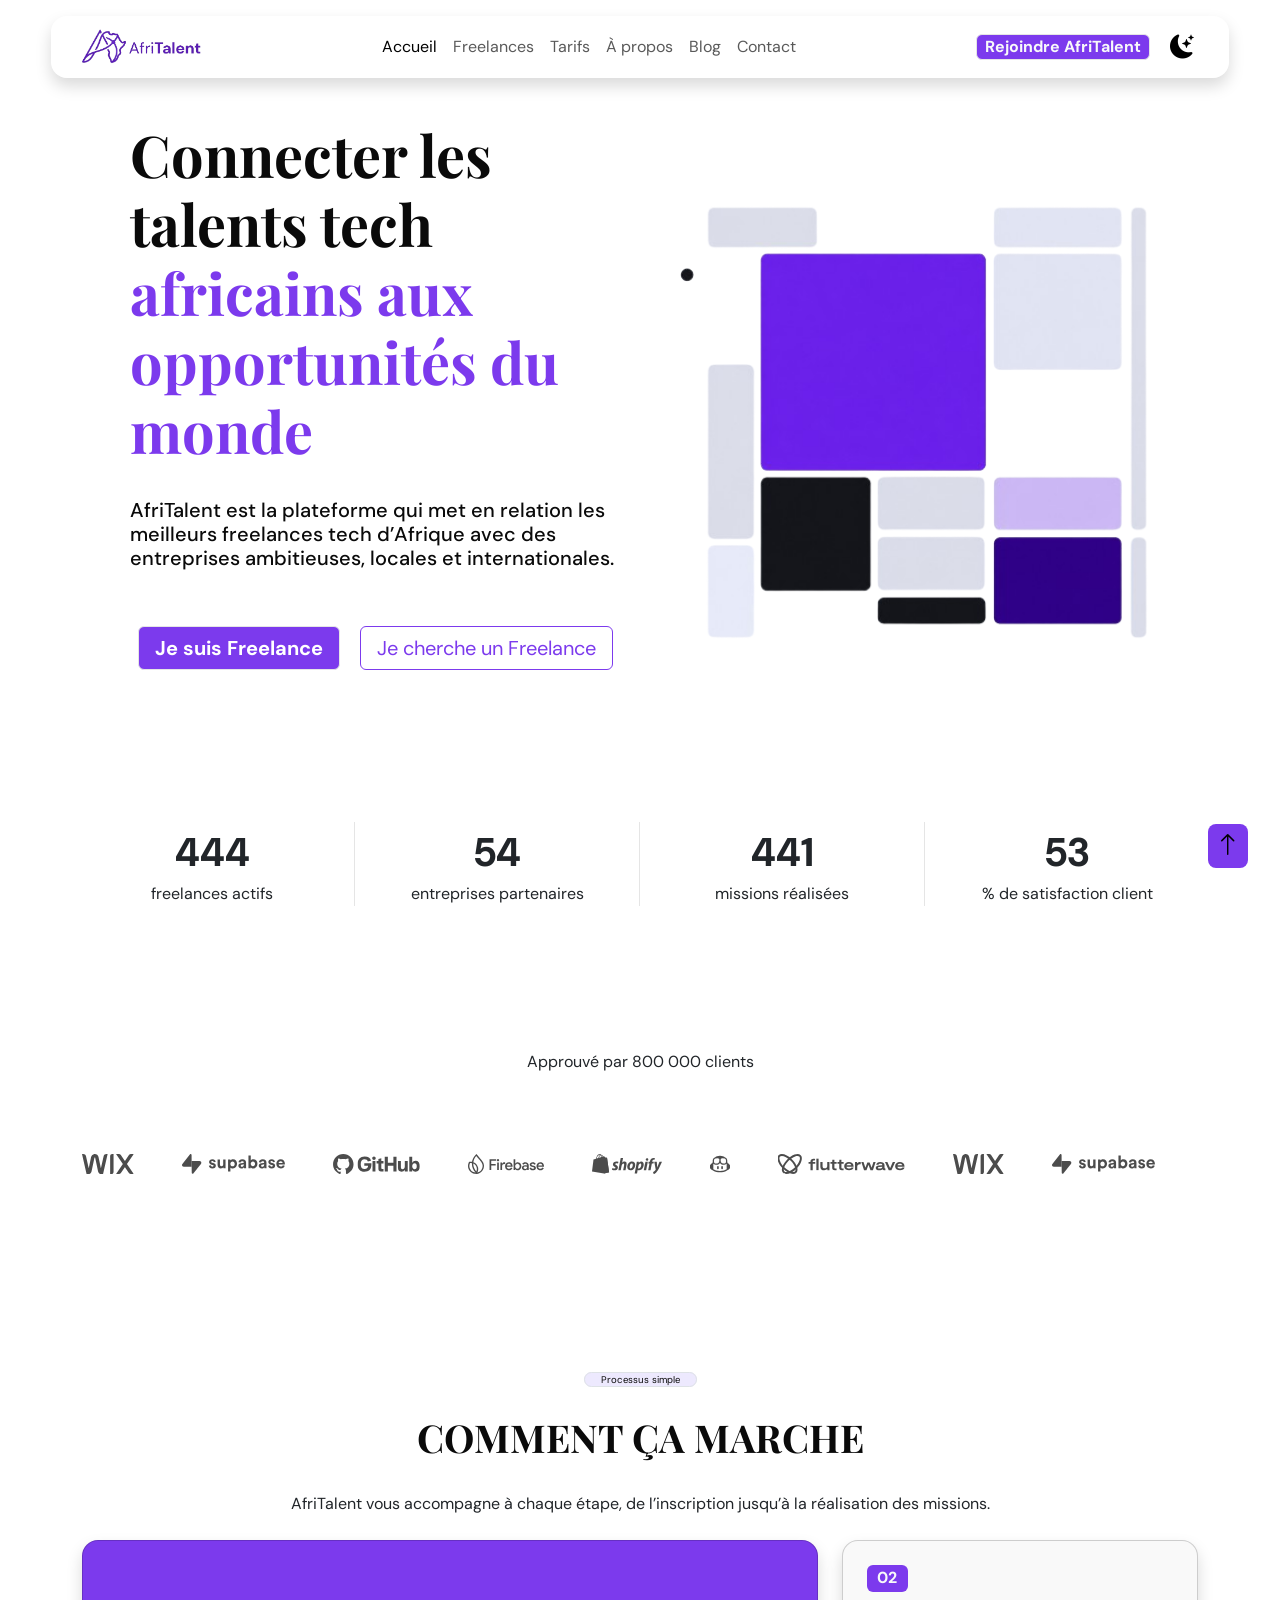
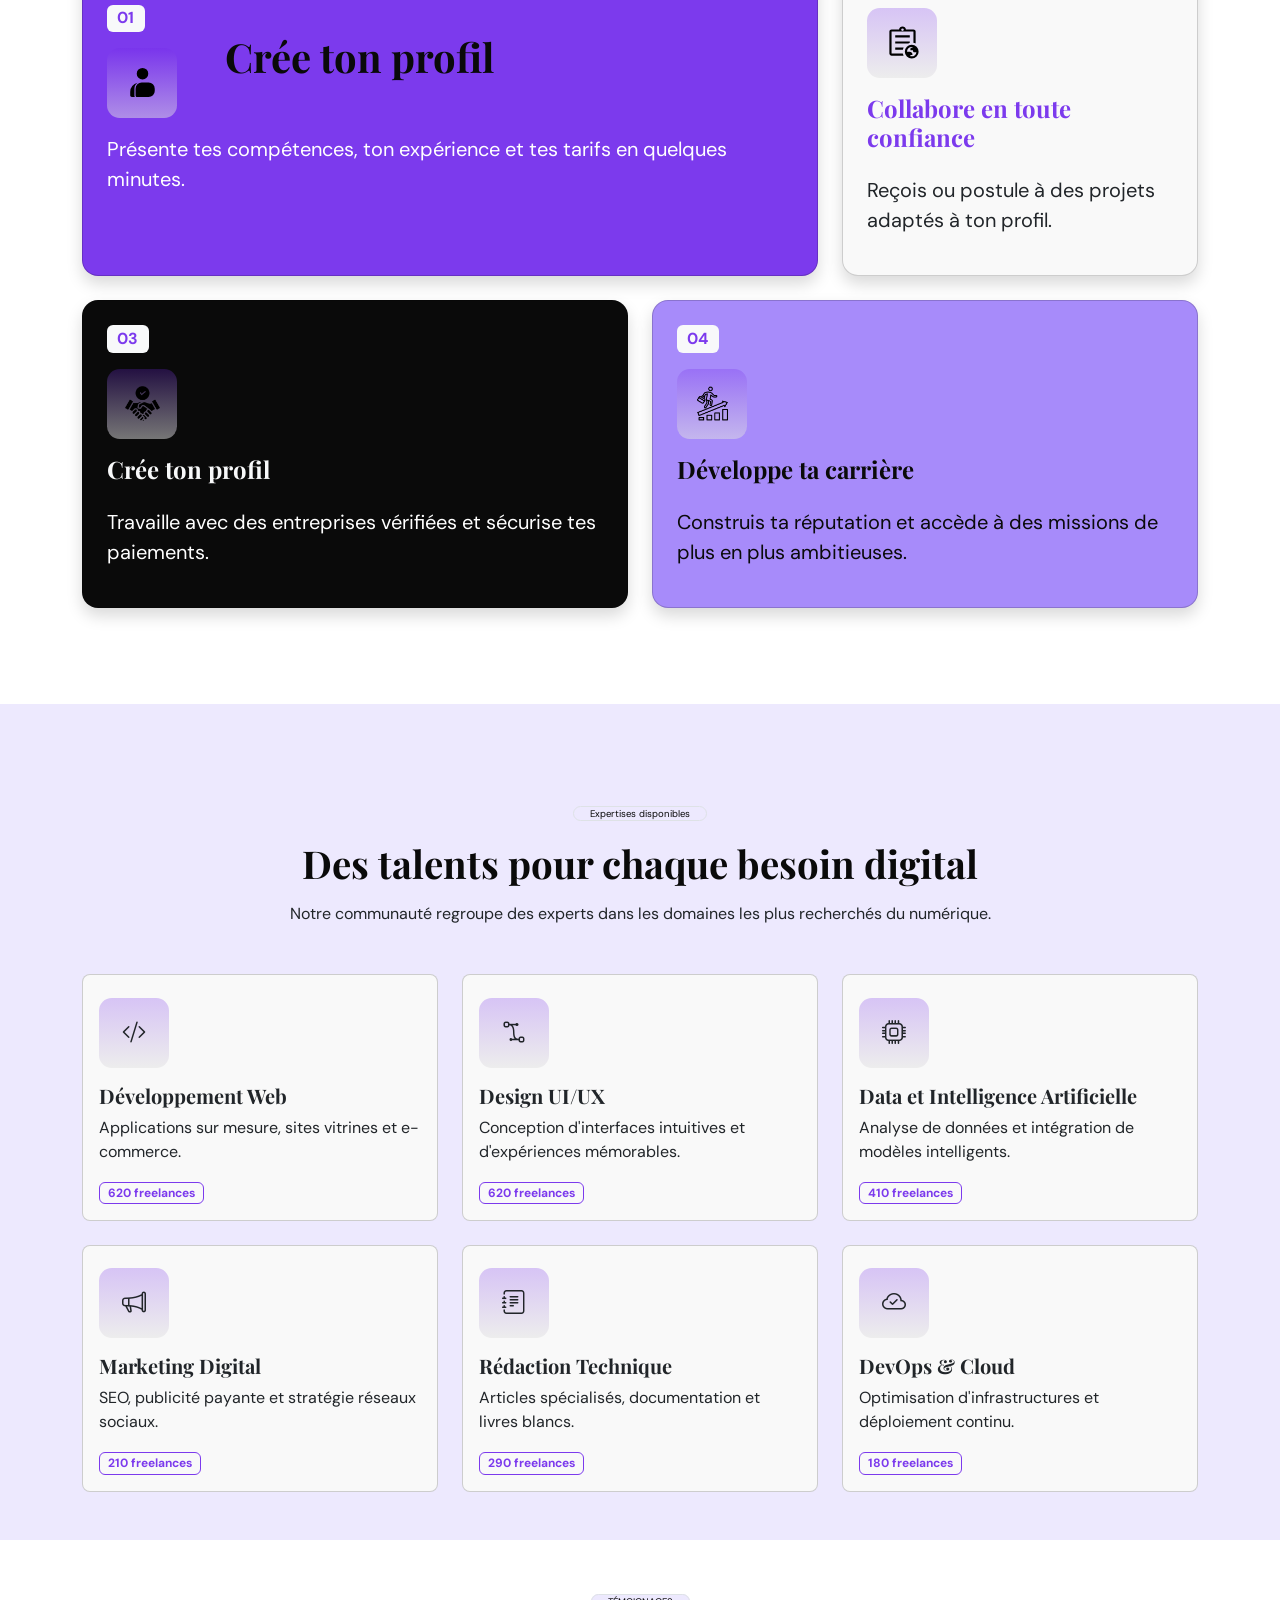
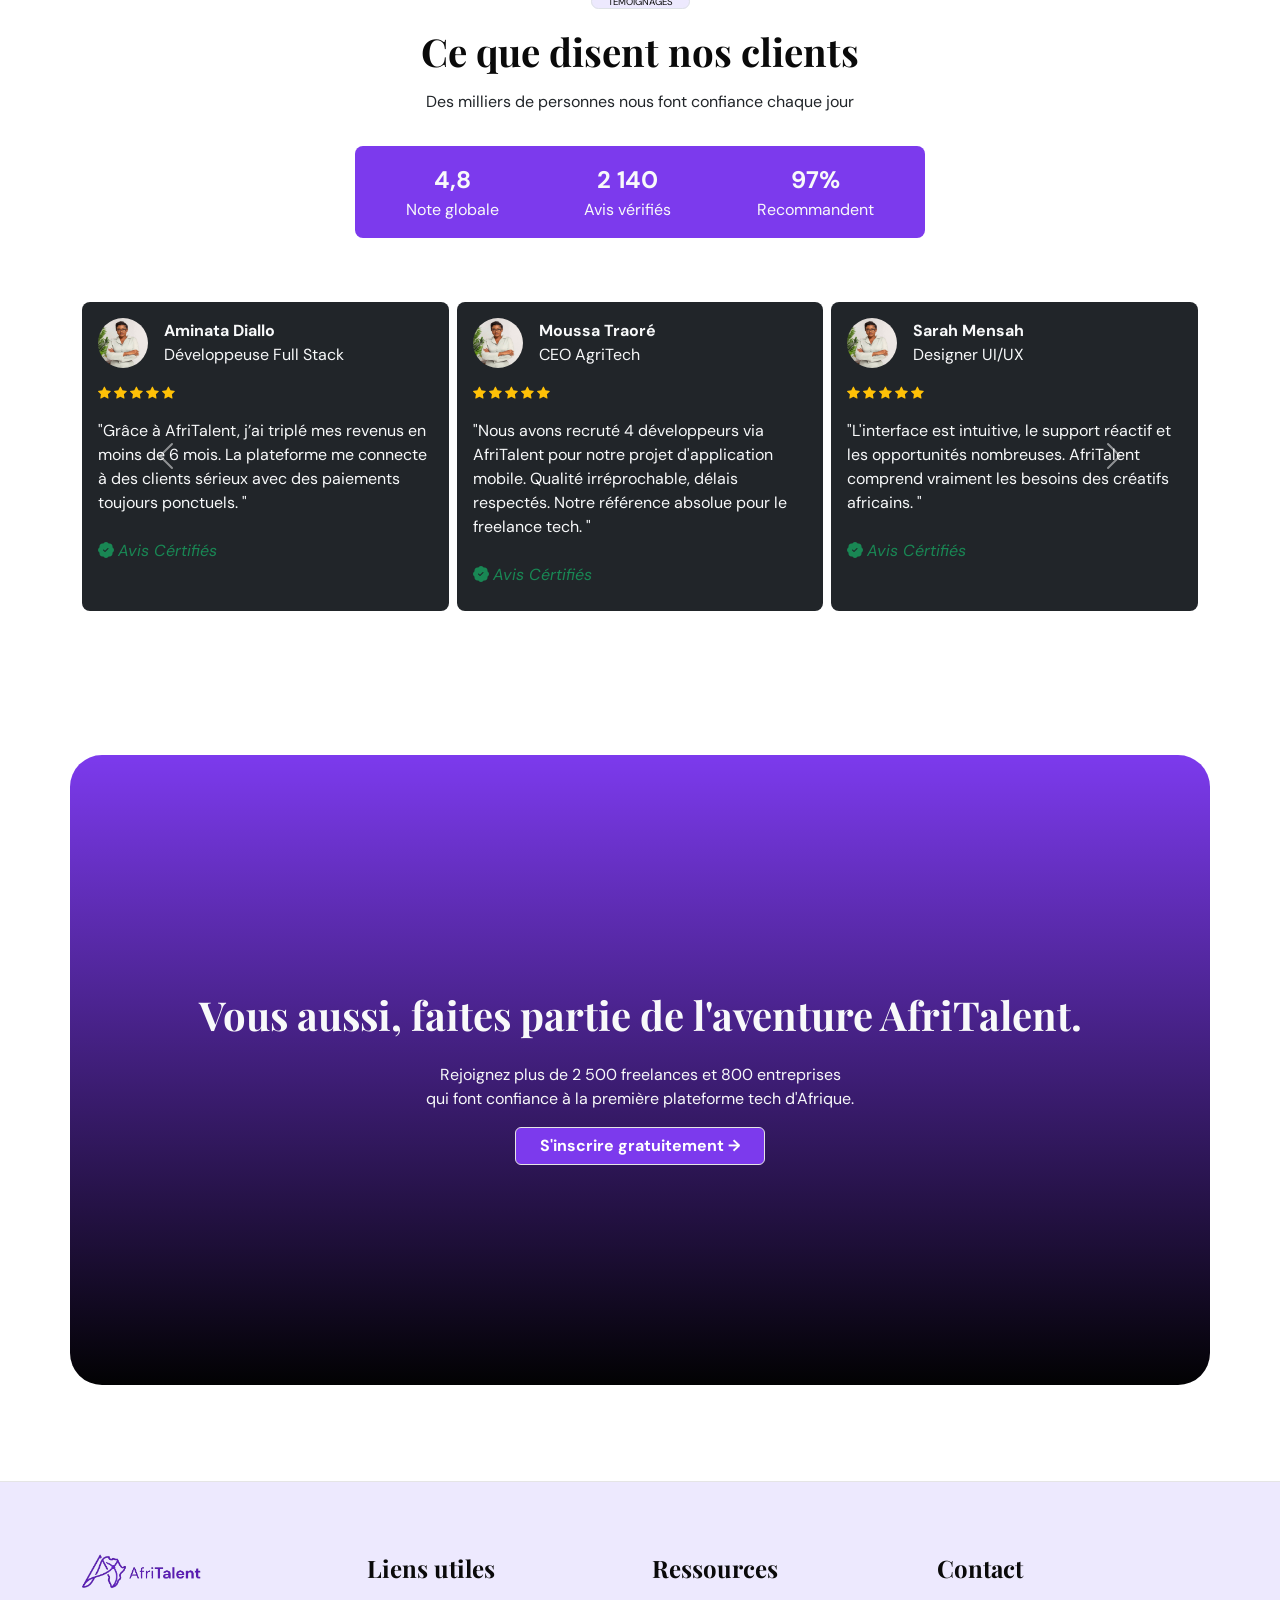
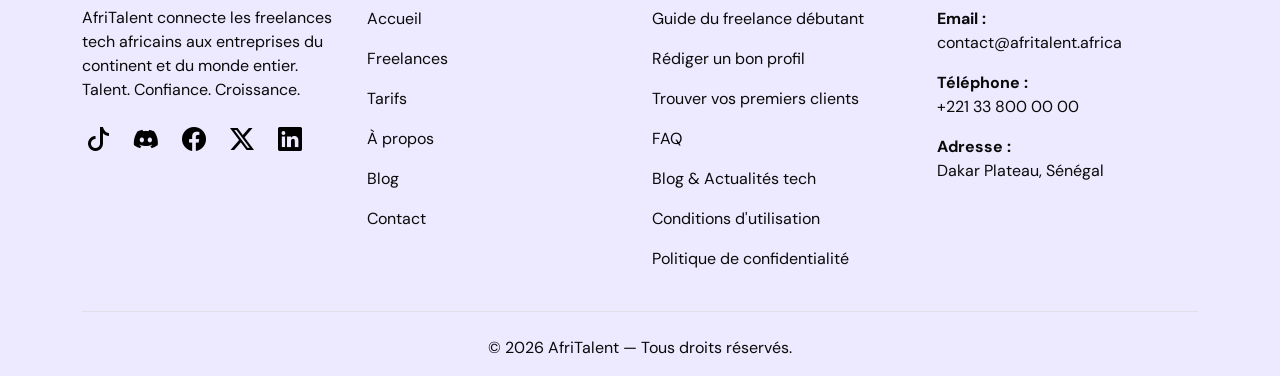
==== commit 412cb4f2: "JS : compteurs animés au scroll et animations fade-in des sections" ====
--- a/index.html
+++ b/index.html
@@ -85,19 +85,19 @@
                 <!-- compteur -->
                 <div class="row my-5 justify-content-center ">
                     <div class="col-12 col-sm-6  bc col-md-3 d-flex flex-column align-items-center">
-                        <data class="fs-1 fw-bold" value="2500">0</data>
+                        <span class="fs-1 fw-bold nbrIncrementer" data-target="3906">0</span>
                         <span>freelances actifs</span>
                     </div>
                     <div class="col-12 col-sm-6 col-md-3 d-flex bc flex-column align-items-center">
-                        <data class="fs-1 fw-bold" value="800">0</data>
+                        <span class="fs-1 fw-bold nbrIncrementer" data-target="369">0</span>
                         <span>entreprises partenaires</span>
                     </div>
                     <div class="col-12 col-sm-6 col-md-3 d-flex bc flex-column align-items-center">
-                        <data class="fs-1 fw-bold" value="12000">0</data>
+                        <span class="fs-1 fw-bold nbrIncrementer" data-target="59089">0</span>
                         <span>missions réalisées</span>
                     </div>
                     <div class="col-12 col-sm-6 col-md-3 d-flex  flex-column align-items-center">
-                        <data class="fs-1 fw-bold" value="95">0</data>
+                        <span class="fs-1 fw-bold nbrIncrementer" data-target="98.9">0</span>
                         <span>% de satisfaction client</span>
                     </div>
                 </div>
--- a/css/style.css
+++ b/css/style.css
@@ -393,9 +393,6 @@
     }
 }
 
-
-
-
 .categorie>div:hover {
     cursor: pointer;
     transform: translateY(-10px);
@@ -719,3 +716,17 @@
     pointer-events: auto;
     opacity: 1;
 }
+/*=====================================================
+Les sections qui apparaissent en fondu
+===================================================== */
+
+section{
+    opacity: 0;
+    transform: translateY(100px);
+    transition: opacity 0.6s ease-out , 0.6s ease-in-out;
+}
+
+section.visbleSection{
+    opacity: 1;
+    transform: translateY(0);
+}
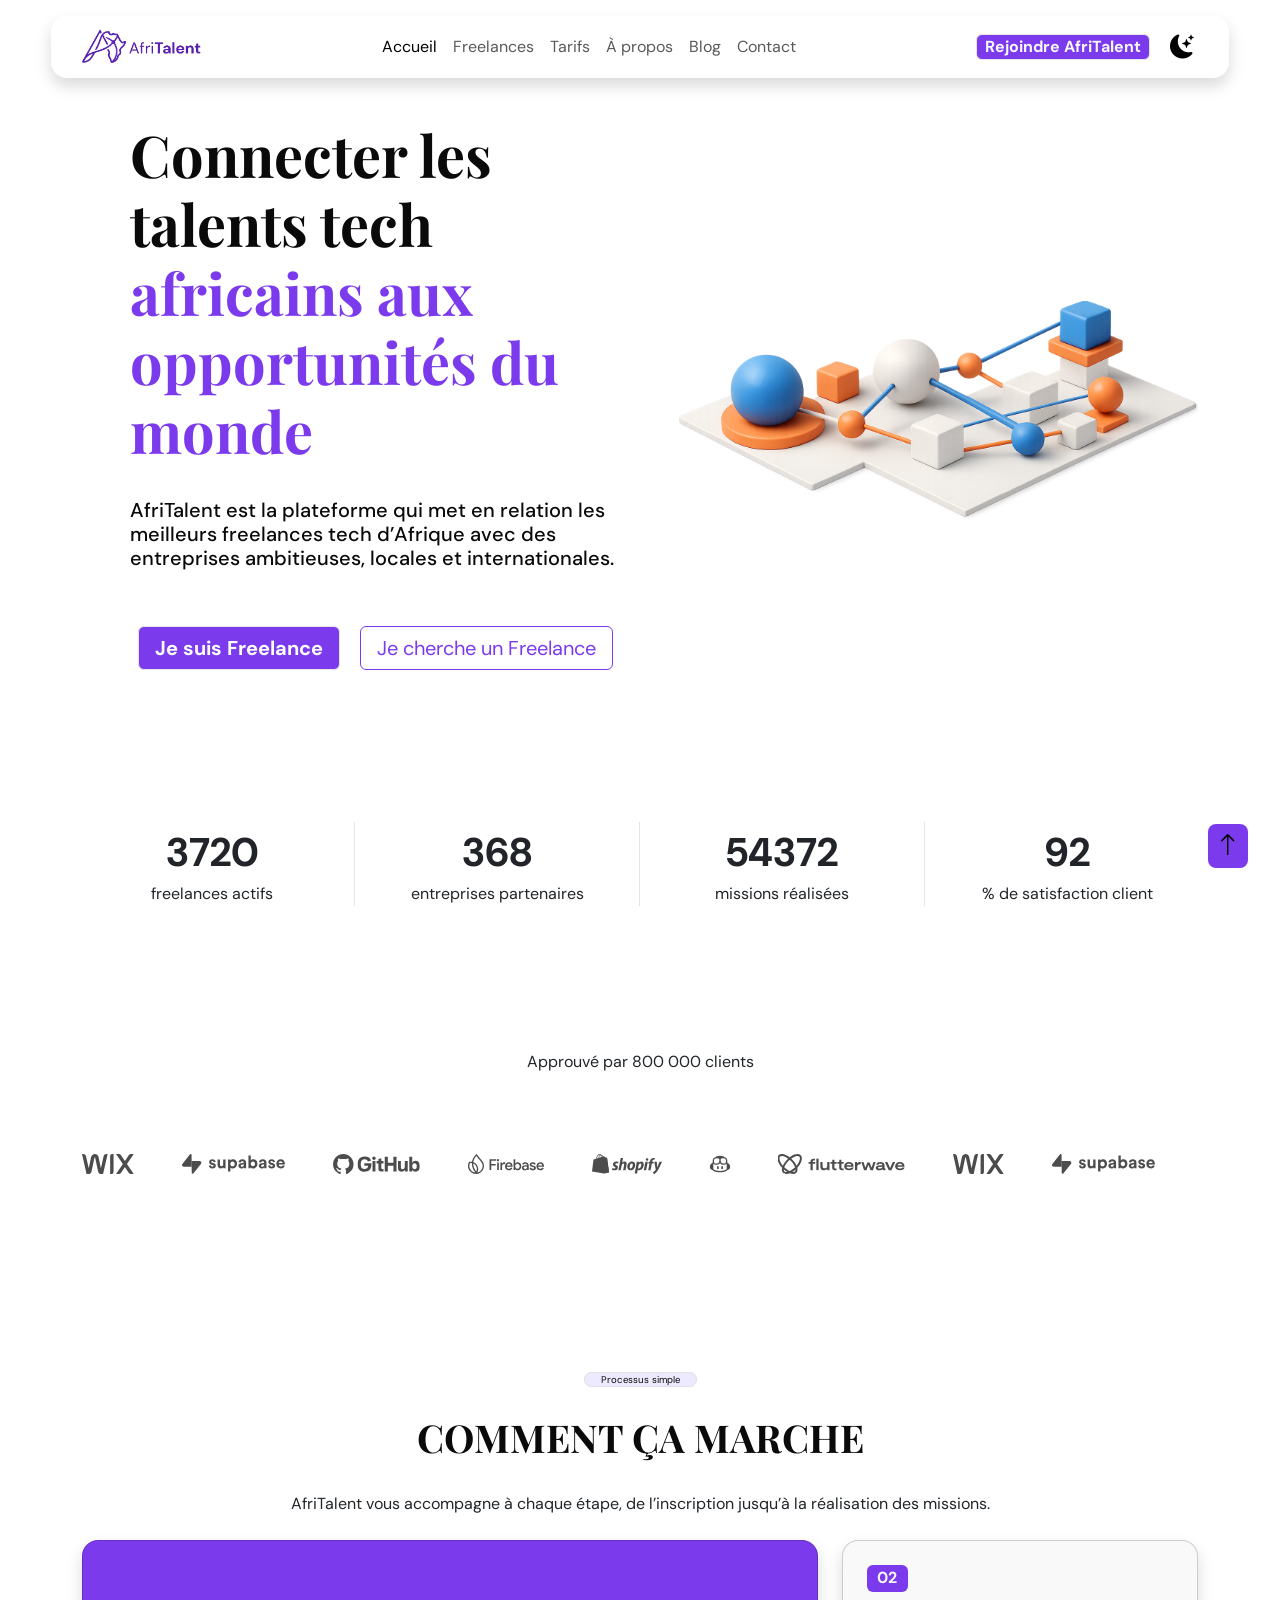
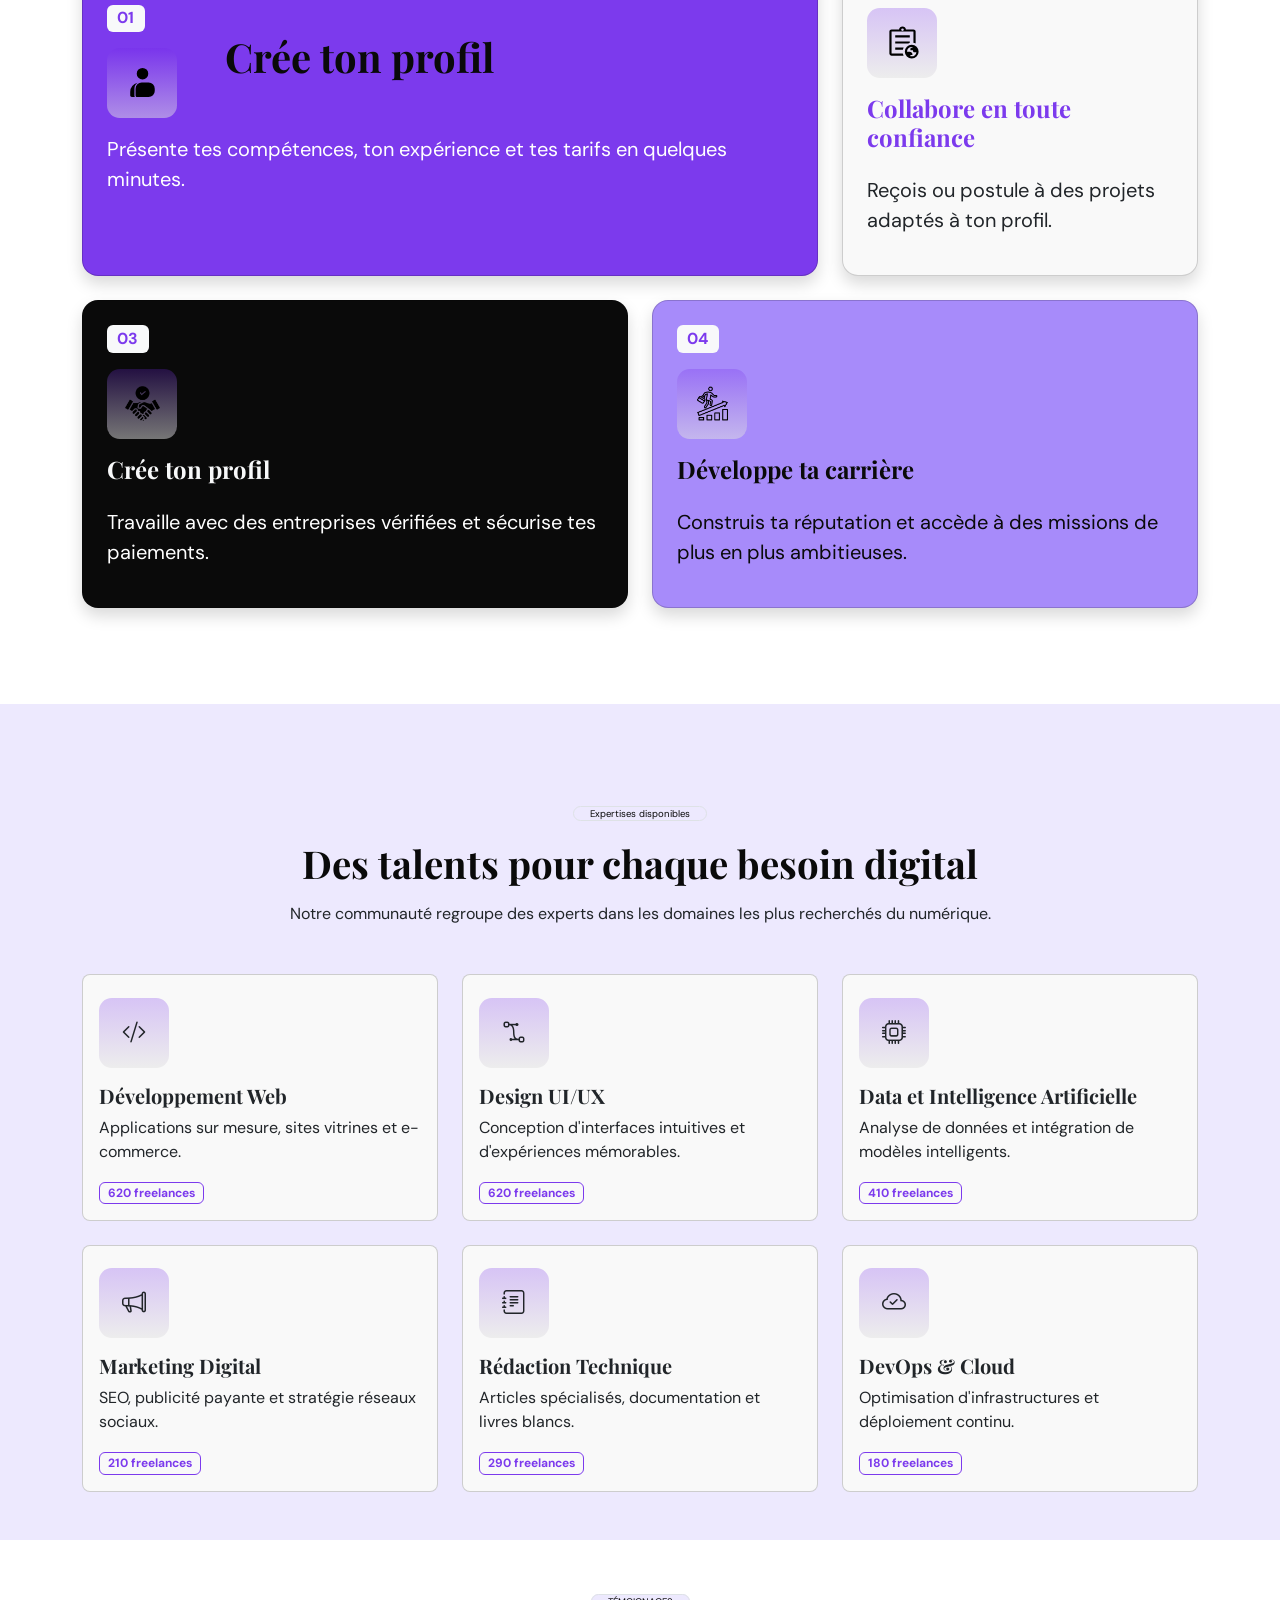
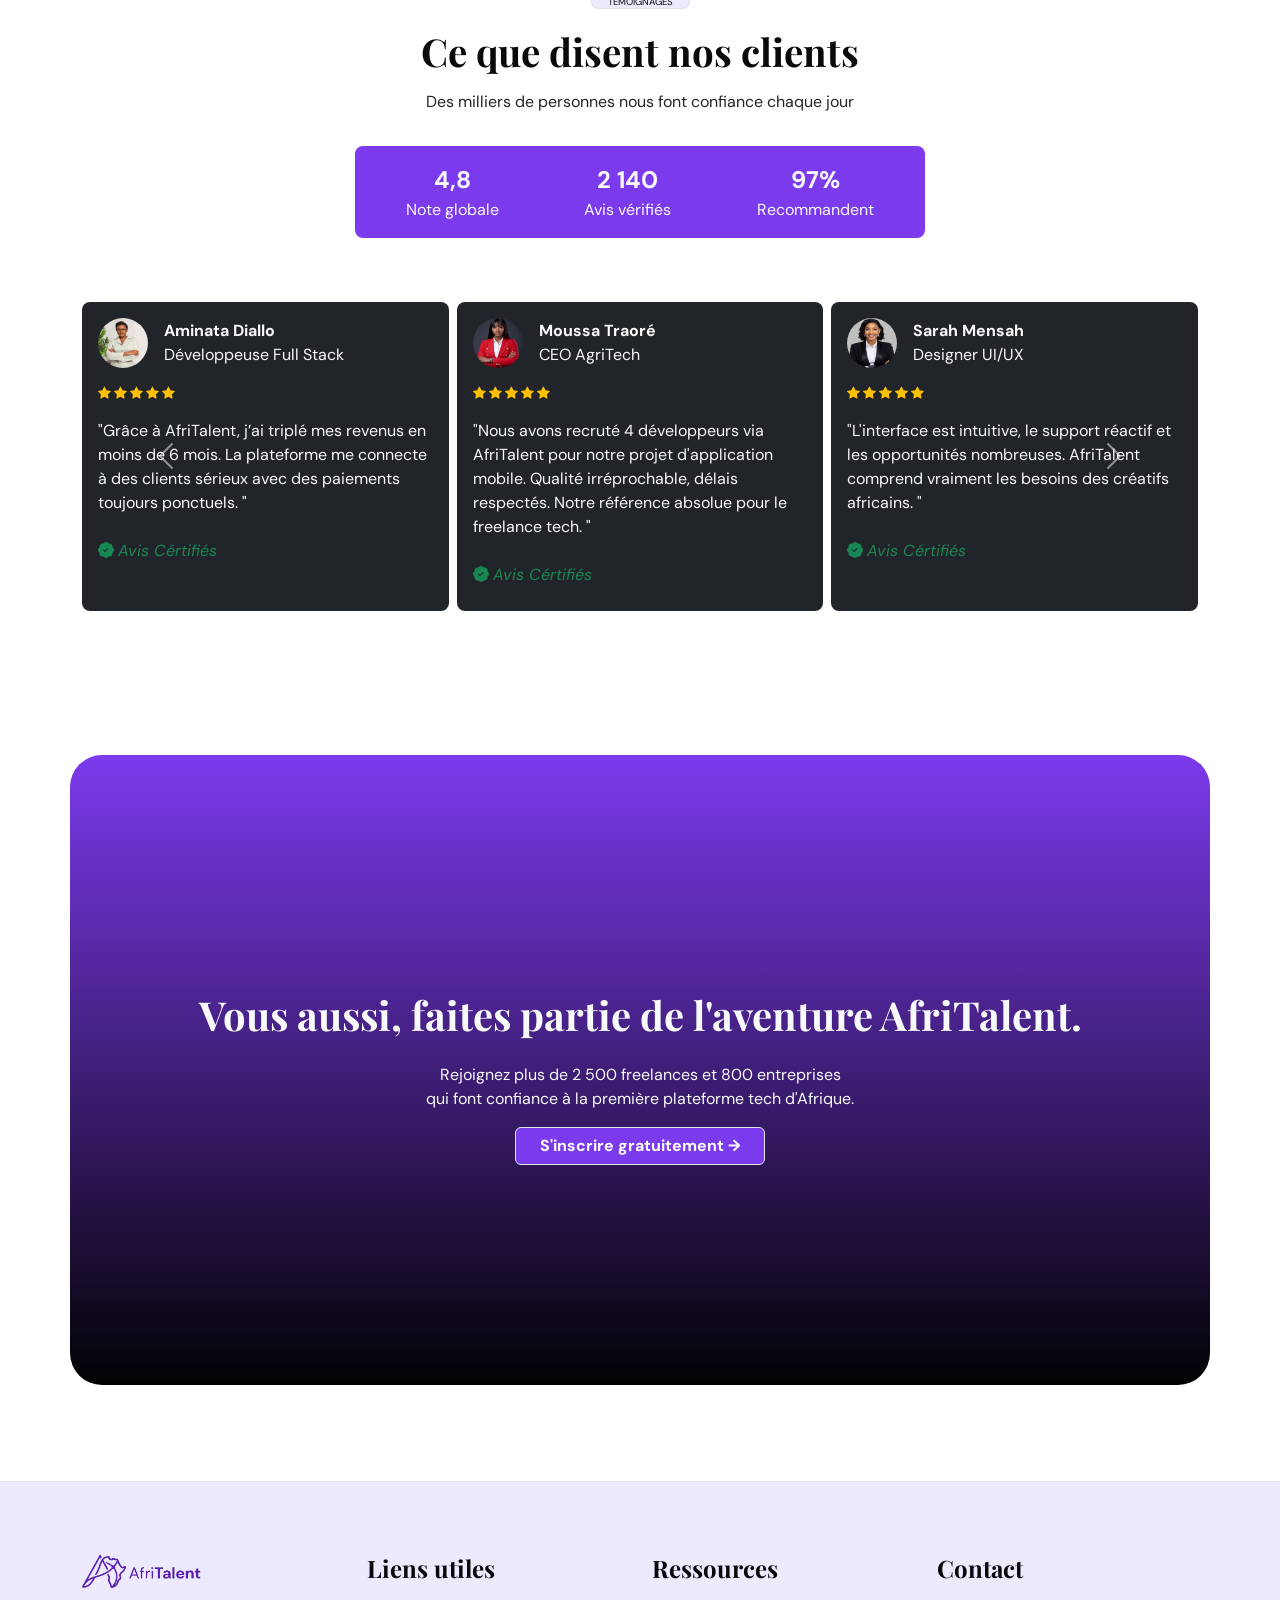
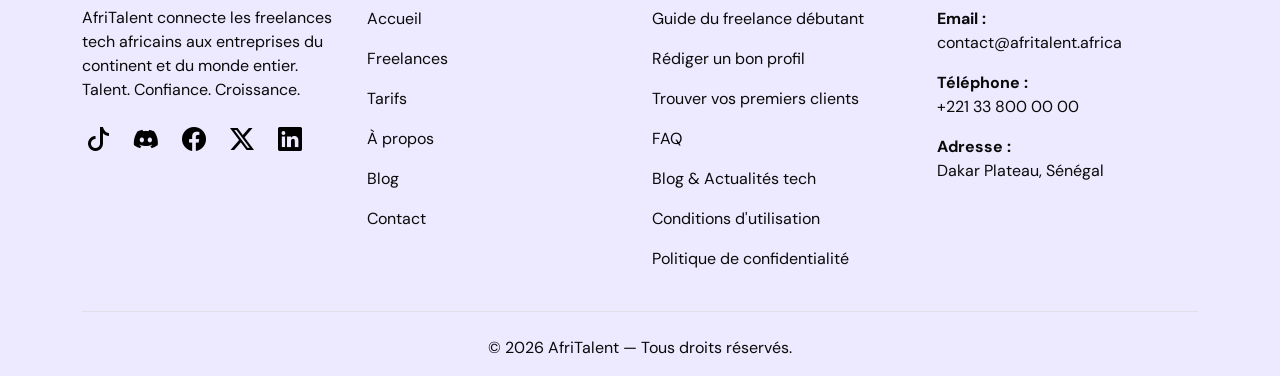
==== commit b3b14a90: "Finalisation : corrections responsive, optimisation du code et commentaires" ====
--- a/index.html
+++ b/index.html
@@ -108,6 +108,7 @@
          section marque 
          ============================== -->
         <section>
+            <h2 class="d-none">Avertissement</h2>
             <div class="container d-flex justify-content-center gap-3 flex-column sectionMarque ">
 
                 <div>
@@ -195,7 +196,7 @@
                                                 <img src="image/user.svg" class="card-img-top" alt="Crée ton profil">
                                             </div>
                                         </div>
-                                        <h5 class="fs-1 fw-bold py-3">Crée ton profil</h5>
+                                        <h2 class="fs-1 fw-bold py-3">Crée ton profil</h2>
                                     </div>
                                     <p class="fs-5">Présente tes compétences, ton expérience et tes tarifs en quelques
                                         minutes.</p>
@@ -210,7 +211,7 @@
                                     <div class="imgprocess">
                                         <img src="image/missions.svg" alt="Trouve des missions profil">
                                     </div>
-                                    <h5 class="fs-4 fw-bold text-primary py-3">Collabore en toute confiance</h5>
+                                    <h2 class="fs-4 fw-bold text-primary py-3">Collabore en toute confiance</h2>
                                     <p class="fs-5">Reçois ou postule à des projets adaptés à ton profil.</p>
                                 </div>
                             </div>
@@ -223,7 +224,7 @@
                                     <div class="imgprocess">
                                         <img src="image/confiance.png" alt="Collabore en toute confiance profil">
                                     </div>
-                                    <h5 class="fs-4 fw-bold py-3 text-light">Crée ton profil</h5>
+                                    <h2 class="fs-4 fw-bold py-3 text-light">Crée ton profil</h2>
                                     <p class="fs-5">Travaille avec des entreprises vérifiées et sécurise tes paiements.
                                     </p>
                                 </div>
@@ -237,7 +238,7 @@
                                     <div class="imgprocess">
                                         <img src="image/progres.png" alt=" Développe ta carrière de freelance">
                                     </div>
-                                    <h5 class="fs-4 fw-bold  py-3">Développe ta carrière</h5>
+                                    <h2 class="fs-4 fw-bold  py-3">Développe ta carrière</h2>
                                     <p class="fs-5">Construis ta réputation et accède à des missions de
                                         plus
                                         en plus
@@ -271,7 +272,7 @@
                                     <i class="bi bi-code-slash fs-4"></i>
                                 </div>
                                 <div class="card-body">
-                                    <h5 class="card-title fw-bold">Développement Web</h5>
+                                    <h2 class="fs-5 card-title fw-bold">Développement Web</h2>
                                     <p>Applications sur mesure, sites vitrines et e-commerce.</p>
                                     <span class="card-text badge text-primary border border-primary"><data
                                             value="620">620
@@ -286,7 +287,7 @@
                                     <i class="bi bi-bezier2 fs-4"></i>
                                 </div>
                                 <div class="card-body">
-                                    <h5 class="card-title fw-bold">Design UI/UX</h5>
+                                    <h2 class="fs-5 card-title fw-bold">Design UI/UX</h2>
                                     <p>Conception d'interfaces intuitives et d'expériences mémorables.</p>
                                     <span class="card-text badge text-primary border border-primary"><data
                                             value="620">620
@@ -301,7 +302,7 @@
                                     <i class="bi bi-cpu fs-4"></i>
                                 </div>
                                 <div class="card-body">
-                                    <h5 class="card-title fw-bold">Data et Intelligence Artificielle</h5>
+                                    <h2 class="fs-5 card-title fw-bold">Data et Intelligence Artificielle</h2>
                                     <p>Analyse de données et intégration de modèles intelligents.</p>
                                     <span class="card-text  badge text-primary border border-primary"><data
                                             value="620">410
@@ -316,7 +317,7 @@
                                     <i class="bi bi-megaphone fs-4"></i>
                                 </div>
                                 <div class="card-body">
-                                    <h5 class="card-title fw-bold">Marketing Digital</h5>
+                                    <h2 class="fs-5 card-title fw-bold">Marketing Digital</h2>
                                     <p>SEO, publicité payante et stratégie réseaux sociaux.</p>
                                     <span class="card-text badge text-primary border border-primary"><data
                                             value="620">210
@@ -331,7 +332,7 @@
                                     <i class="bi bi-journal-text fs-4"></i>
                                 </div>
                                 <div class="card-body">
-                                    <h5 class="card-title fw-bold">Rédaction Technique</h5>
+                                    <h2 class="fs-5 card-title fw-bold">Rédaction Technique</h2>
                                     <p>Articles spécialisés, documentation et livres blancs.</p>
                                     <span class="card-text badge text-primary border border-primary"><data
                                             value="620">290
@@ -346,7 +347,7 @@
                                     <i class="bi bi-cloud-check fs-4"></i>
                                 </div>
                                 <div class="card-body">
-                                    <h5 class="card-title fw-bold">DevOps & Cloud</h5>
+                                    <h2 class="fs-5 card-title fw-bold">DevOps & Cloud</h2>
                                     <p>Optimisation d'infrastructures et déploiement continu.</p>
                                     <span class="card-text badge text-primary border border-primary"><data
                                             value="620">180
@@ -401,7 +402,7 @@
                                 <div class="col-12 col-lg-4 col-md-4">
                                     <div class="bg-dark p-3 rounded-3 h-100">
                                         <div class="imgavis d-flex align-items-center gap-3 mb-0">
-                                            <img class="rounded-circle" src="image/avis (1).jpg" alt="Aminata Diallo">
+                                            <img class="rounded-circle" src="image/avis1.jpg" alt="Aminata Diallo">
                                             <div class="d-flex flex-column text-light fs-6">
                                                 <strong>Aminata Diallo</strong>
                                                 <span>Développeuse Full Stack</span>
@@ -432,7 +433,7 @@
                                 <div class="col-12 col-lg-4 col-md-4">
                                     <div class="bg-dark p-3 rounded-3 h-100">
                                         <div class="imgavis d-flex align-items-center gap-3 mb-0">
-                                            <img class="rounded-circle" src="image/avis (1).jpg" alt="Aminata Diallo">
+                                            <img class="rounded-circle" src="image/avis2.jpg" alt="Aminata Diallo">
                                             <div class="d-flex flex-column text-light fs-6">
                                                 <strong>Moussa Traoré</strong>
                                                 <span>CEO AgriTech</span>
@@ -463,7 +464,7 @@
                                 <div class="col-12 col-lg-4 col-md-4">
                                     <div class="bg-dark p-3 rounded-3 h-100">
                                         <div class="imgavis d-flex align-items-center gap-3 mb-0">
-                                            <img class="rounded-circle" src="image/avis (1).jpg" alt="Aminata Diallo">
+                                            <img class="rounded-circle" src="image/avis3.jpg" alt="Aminata Diallo">
                                             <div class="d-flex flex-column text-light fs-6">
                                                 <strong>Sarah Mensah</strong>
                                                 <span>Designer UI/UX</span>
@@ -500,7 +501,7 @@
                                 <div class="col-12 col-lg-4 col-md-4">
                                     <div class="bg-dark p-3 rounded-3 h-100">
                                         <div class="imgavis d-flex align-items-center gap-3 mb-0">
-                                            <img class="rounded-circle" src="image/avis (1).jpg" alt="Aminata Diallo">
+                                            <img class="rounded-circle" src="image/avis4.jpg" alt="Aminata Diallo">
                                             <div class="d-flex flex-column text-light fs-6">
                                                 <strong>Fatou Diallo</strong>
                                                 <span>Designer UI</span>
@@ -528,7 +529,7 @@
                                 <div class="col-12 col-lg-4 col-md-4">
                                     <div class="bg-dark p-3 rounded-3 h-100">
                                         <div class="imgavis d-flex align-items-center gap-3 mb-0">
-                                            <img class="rounded-circle" src="image/avis (1).jpg" alt="Aminata Diallo">
+                                            <img class="rounded-circle" src="image/avis5.jpg" alt="Aminata Diallo">
                                             <div class="d-flex flex-column text-light fs-6">
                                                 <strong>Sophie L</strong>
                                                 <span>CEO startup</span>
@@ -557,7 +558,7 @@
                                 <div class="col-12 col-lg-4 col-md-4">
                                     <div class="bg-dark p-3 rounded-3 h-100">
                                         <div class="imgavis d-flex align-items-center gap-3 mb-0">
-                                            <img class="rounded-circle" src="image/avis (1).jpg" alt="Aminata Diallo">
+                                            <img class="rounded-circle" src="image/avis6.jpg" alt="Aminata Diallo">
                                             <div class="d-flex flex-column text-light fs-6">
                                                 <strong>Amadou D</strong>
                                                 <span>Développeur Full Stack</span>
@@ -596,7 +597,7 @@
                                 <div class="col-12 col-lg-4 col-md-4">
                                     <div class="bg-dark p-3 rounded-3 h-100">
                                         <div class="imgavis d-flex align-items-center gap-3 mb-0">
-                                            <img class="rounded-circle" src="image/avis (1).jpg" alt="Aminata Diallo">
+                                            <img class="rounded-circle" src="image/avis1.jpg" alt="Aminata Diallo">
                                             <div class="d-flex flex-column text-light fs-6">
                                                 <strong>Fatou Diallo</strong>
                                                 <span>Designer UI</span>
@@ -624,7 +625,7 @@
                                 <div class="col-12 col-lg-4 col-md-4">
                                     <div class="bg-dark p-3 rounded-3 h-100">
                                         <div class="imgavis d-flex align-items-center gap-3 mb-0">
-                                            <img class="rounded-circle" src="image/avis (1).jpg" alt="Aminata Diallo">
+                                            <img class="rounded-circle" src="image/avis2.jpg" alt="Aminata Diallo">
                                             <div class="d-flex flex-column text-light fs-6">
                                                 <strong>Aminata Diallo</strong>
                                                 <span>Développeuse Full Stack</span>
@@ -655,7 +656,7 @@
                                 <div class="col-12 col-lg-4 col-md-4">
                                     <div class="bg-dark p-3 rounded-3 h-100">
                                         <div class="imgavis d-flex align-items-center gap-3 mb-0">
-                                            <img class="rounded-circle" src="image/avis (1).jpg" alt="Aminata Diallo">
+                                            <img class="rounded-circle" src="image/avis6.jpg" alt="Aminata Diallo">
                                             <div class="d-flex flex-column text-light fs-6">
                                                 <strong>Amadou D</strong>
                                                 <span>Développeur Full Stack</span>
@@ -751,7 +752,7 @@
 
                     <!-- Liens utiles -->
                     <div class="col-12 col-lg-3 col-md-4">
-                        <h5 class="fs-4 fw-bold mb-4 fin">Liens utiles</h5>
+                        <h2 class="fs-4 fw-bold mb-4 fin">Liens utiles</h2>
                         <ul class="list-unstyled animationfooter d-flex flex-column gap-3">
                             <li><a href="#" class="fin">Accueil</a></li>
                             <li><a href="freelances.html" class="fin">Freelances</a></li>
@@ -764,7 +765,7 @@
 
                     <!-- Ressources -->
                     <div class="col-12 col-lg-3 col-md-4">
-                        <h5 class="fs-4 fw-bold mb-4 fin">Ressources</h5>
+                        <h2 class="fs-4 fw-bold mb-4 fin">Ressources</h2>
                         <ul class="list-unstyled animationfooter d-flex flex-column gap-3">
                             <li><a href="blog.html" class="py-2 fin">Guide du freelance débutant</a></li>
                             <li><a href="#" class="py-2 fin">Rédiger un bon profil</a></li>
@@ -777,7 +778,7 @@
                     </div>
                     <div class="col-12 col-lg-3 col-md-4">
                         <div>
-                            <h5 class="fs-4 fw-bold mb-4 fin">Contact</h5>
+                            <h2 class="fs-4 fw-bold mb-4 fin">Contact</h2>
                             <address>
                                 <p class="fin"><strong>Email :</strong><br> contact@afritalent.africa</p>
                                 <p class="fin"><strong>Téléphone :</strong><br> +221 33 800 00 00</p>
--- a/css/style.css
+++ b/css/style.css
@@ -432,7 +432,7 @@
 }
 
 /* ===========================================
-page frellence
+page freelance
 ============================================== */
 .recherche::-webkit-scrollbar {
     display: none;
@@ -440,34 +440,38 @@
 
 .bg-free {
     background: transparent;
+}
+
+
+.freelancepersonne p {
+    font-size: .8rem;
+}
+
+.freelance-avatar {
+    width: 35px;
+    height: 35px;
+    object-fit: cover;
+}
+
+.text-warning {
+    font-size: .8rem;
+}
+
+.verifiez {
+    font-size: .8rem;
 }
 
 .search {
     background-color: var(--bg-span-out);
     z-index: 1000;
     top: 5rem;
-}
-
-.recherche {
-    margin-top: 4.5rem;
-}
-
-.freelancepersonne p {
-    font-size: .8rem;
-}
-
-.freelance-avatar {
-    width: 35px;
-    height: 35px;
-    object-fit: cover;
-}
-
-.text-warning {
-    font-size: .8rem;
-}
-
-.verifiez {
-    font-size: .8rem;
+    width: 100vw;
+    transition: all 0.3s ease-in;
+}
+.search.searchvue{
+    width: 85vw;
+    position: fixed;
+    top: 5rem;
 }
 
 
@@ -613,11 +617,6 @@
 /* ====================================
 page blog
 ======================================= */
-
-.bloghome {
-    background: linear-gradient(to bottom, rgba(0, 0, 0, 0.7), rgba(0, 0, 0, 0.7)), url('../image/blog.jpg');
-    height: 100vh;
-}
 
 .articleentete {
     background-color: var(--primary);
@@ -705,28 +704,109 @@
 /*=============================
 btn de romonte
 =============================== */
-#btnRemonte{
-    margin:2rem ;
+#btnRemonte {
+    margin: 2rem;
     opacity: 0;
     pointer-events: none;
     transition: 0.3s ease;
 }
 
-#btnRemonte.btnRmtAfficher{
+.btnRemonte {
+    pointer-events: none;
+}
+
+#btnRemonte.btnRmtAfficher {
     pointer-events: auto;
     opacity: 1;
 }
+
 /*=====================================================
 Les sections qui apparaissent en fondu
 ===================================================== */
 
-section{
+section {
     opacity: 0;
     transform: translateY(100px);
-    transition: opacity 0.6s ease-out , 0.6s ease-in-out;
-}
-
-section.visbleSection{
+    transition: opacity 0.6s ease-out, 0.6s ease-in-out;
+}
+
+section.visbleSection {
     opacity: 1;
     transform: translateY(0);
 }
+
+/*=====================================================
+cache et reaparition des freelances 
+===================================================== */
+
+article {
+    display: none;
+}
+
+article.visi {
+    display: block;
+}
+
+/* =================================================
+ validation du formulaire de contac
+================================================== */
+.erreurNom,
+.erreurPrenom,
+.erreurMail,
+.erreurMessage {
+    display: none;
+}
+
+.erreurNom.erreurVisible {
+    display: block;
+}
+
+.erreurPrenom.erreurVisible {
+    display: block;
+}
+
+.erreurMail.erreurVisible {
+    display: block;
+}
+
+.erreurMessage.erreurVisible {
+    display: block;
+}
+
+/* =============================================
+puppup apres validation formulaire
+================================================= */
+.pupPupMessage {
+    background: rgba(14, 255, 6, 0.509);
+    backdrop-filter: blur(20px);
+    transition: 0.3s ease;
+    padding: 4rem 2rem;
+    border-radius: 1rem;
+    position: fixed;
+    z-index: 1000;
+    margin-top: 6rem;
+    display: none;
+}
+
+.pupPupMessage.messageVue {
+    display: block;
+}
+
+.pupPupMessage.messageVueFerme {
+    display: none;
+}
+
+/* ================================
+auentification 
+===================================*/
+.formConnexion,
+.formInscription,
+.formConnexionMail,
+.formOublie {
+    display: none;
+}
+
+.vueAuth {
+    display: block;
+}
+
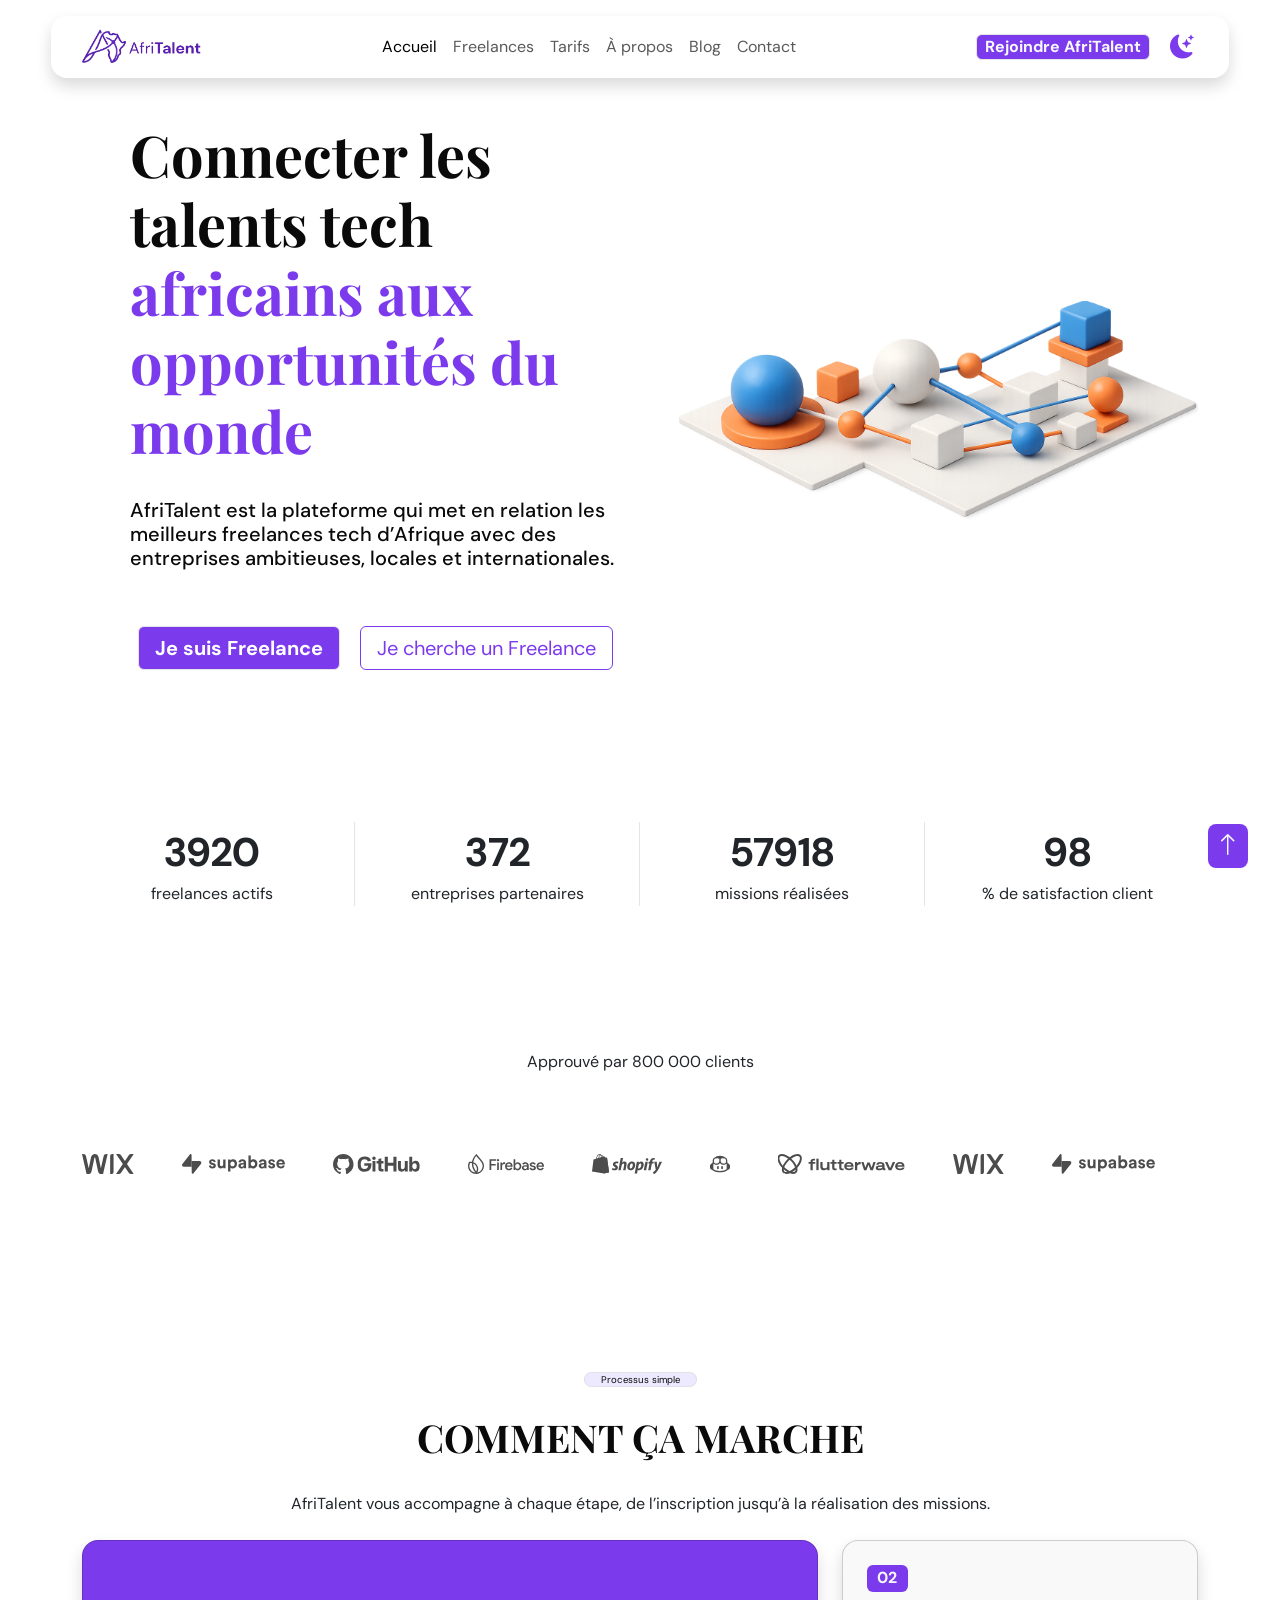
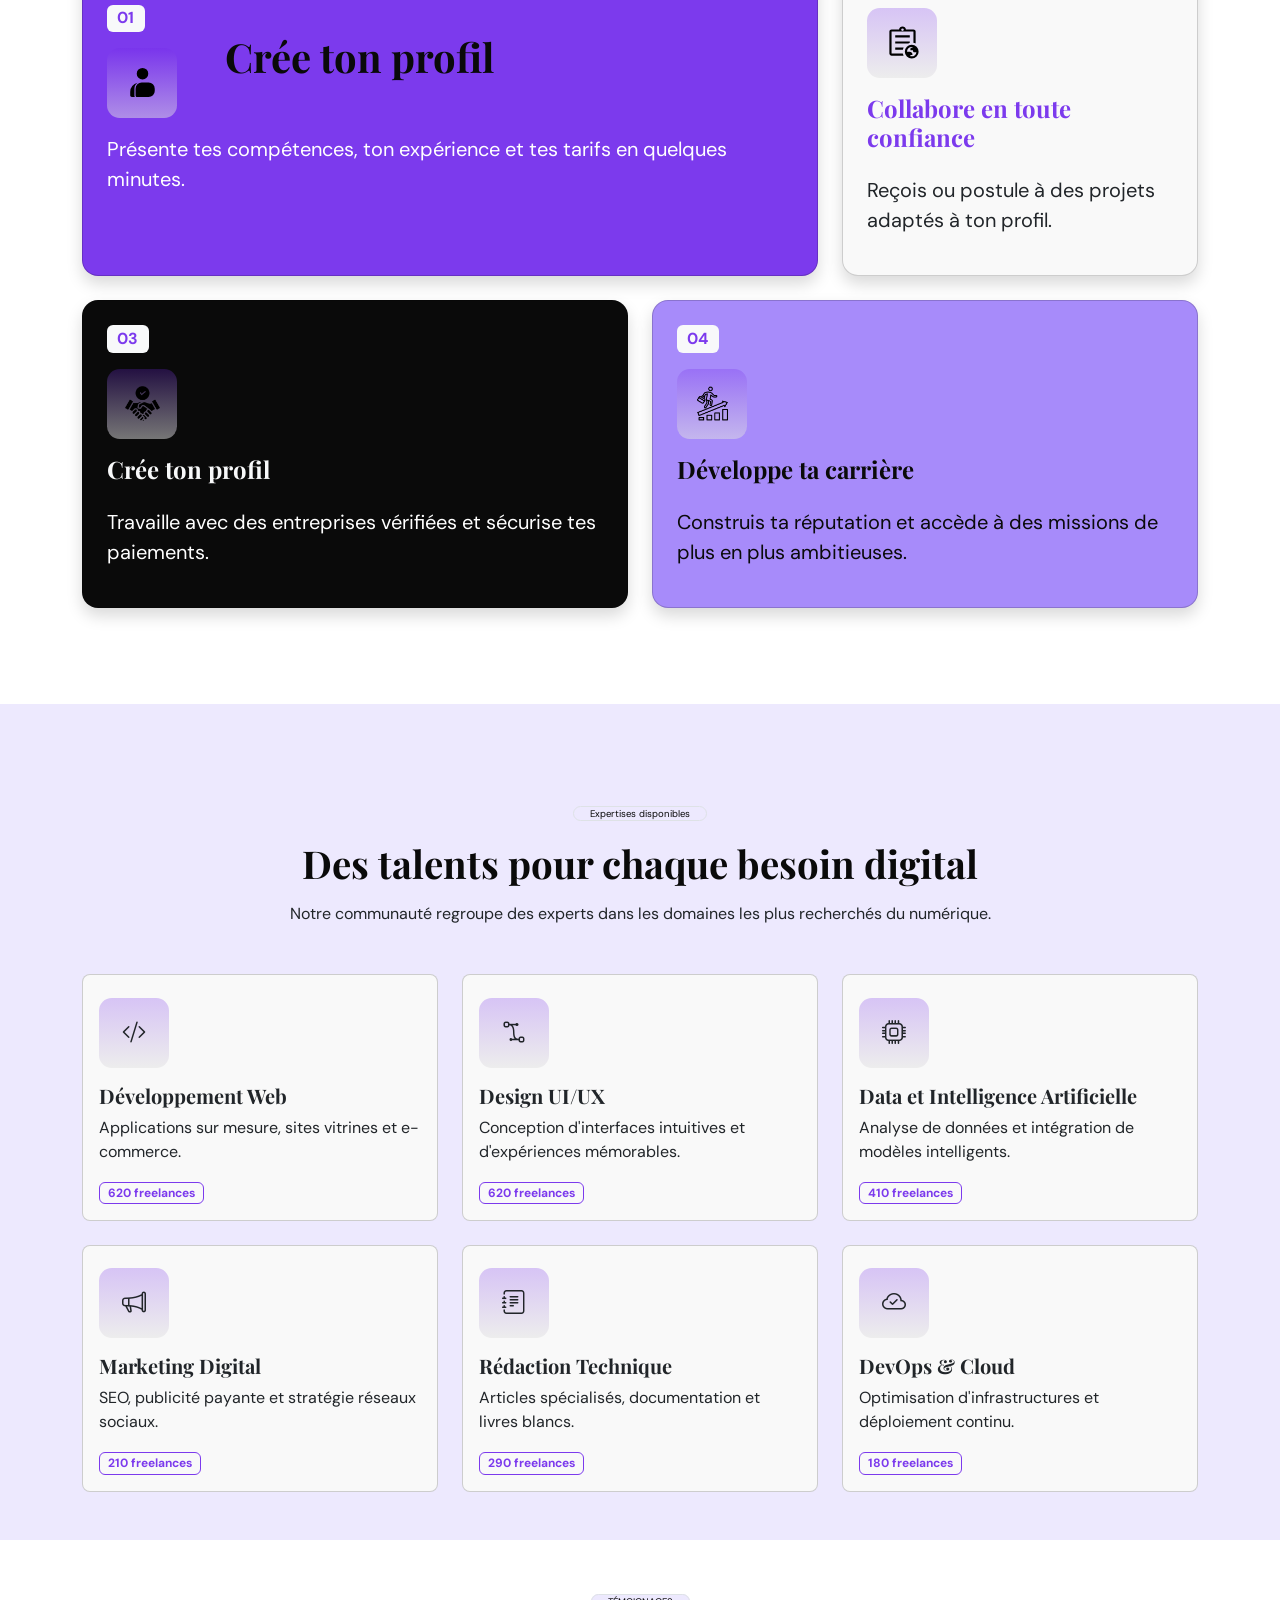
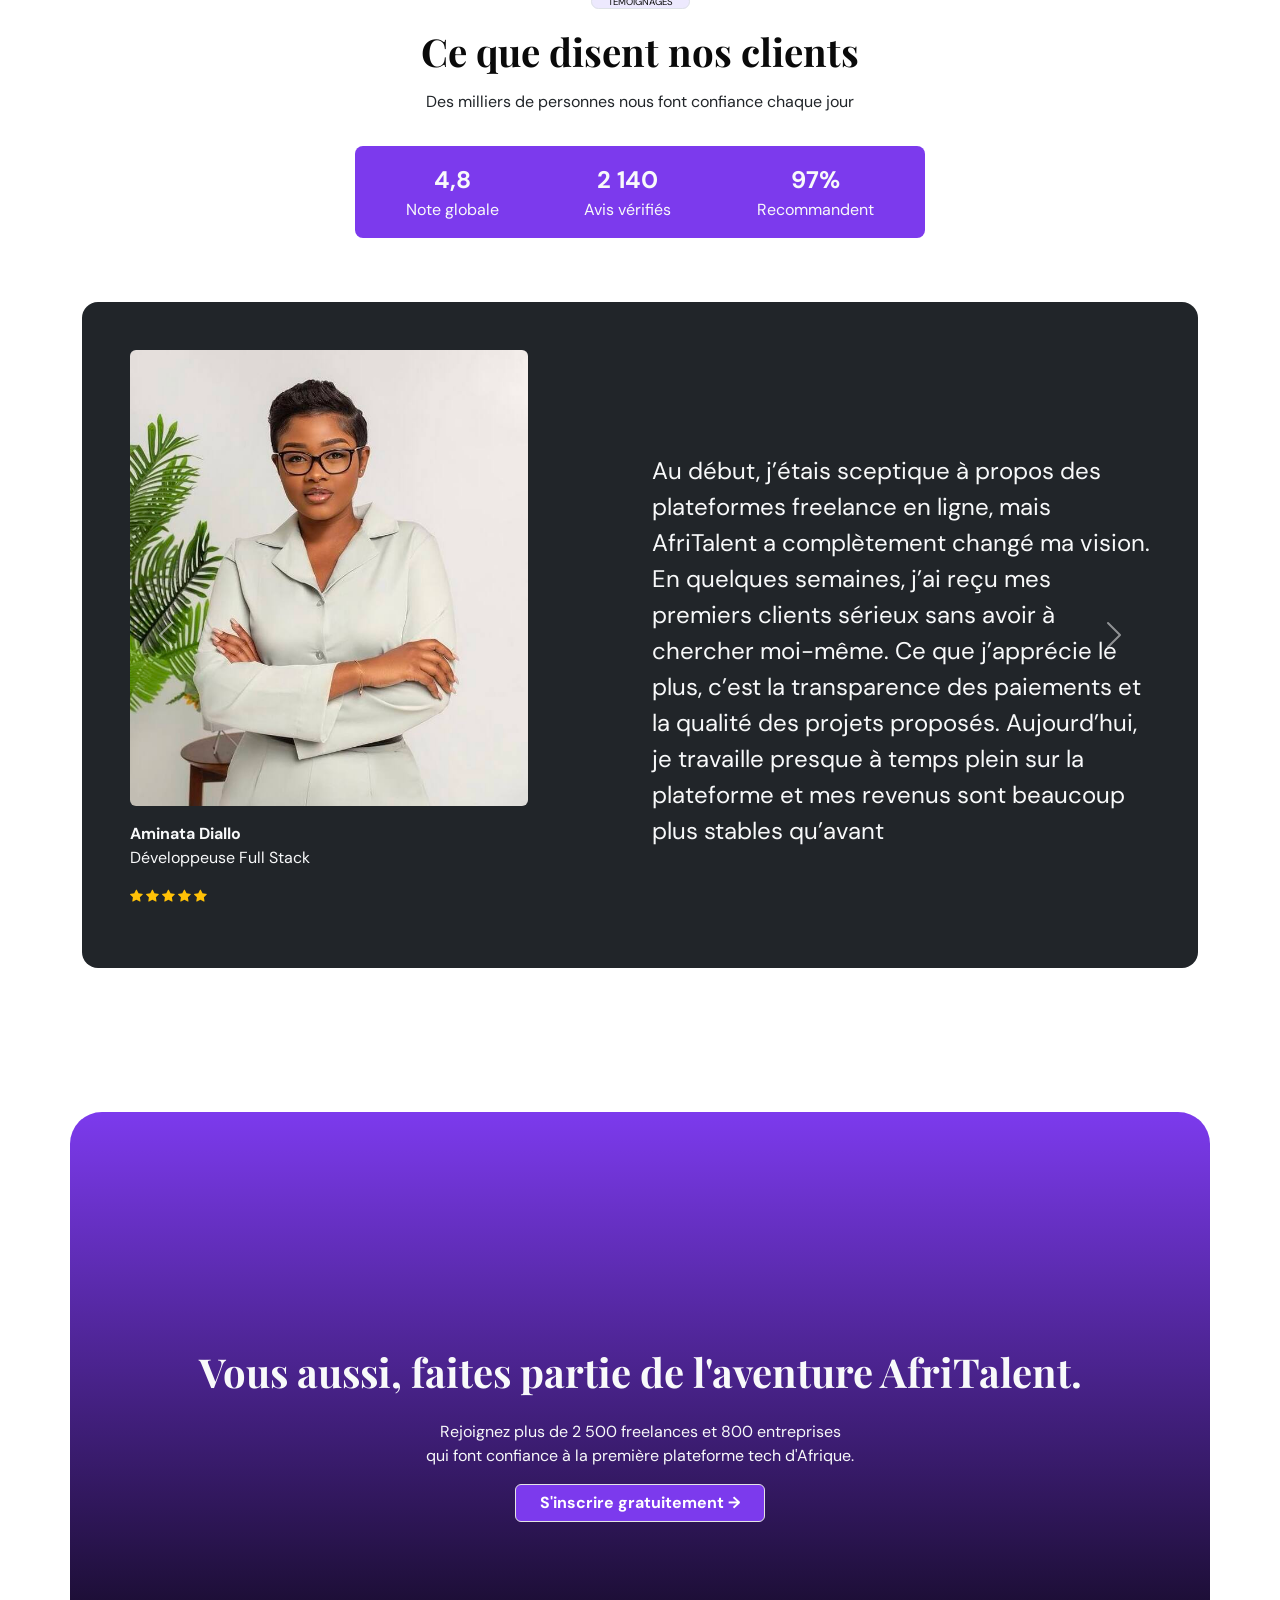
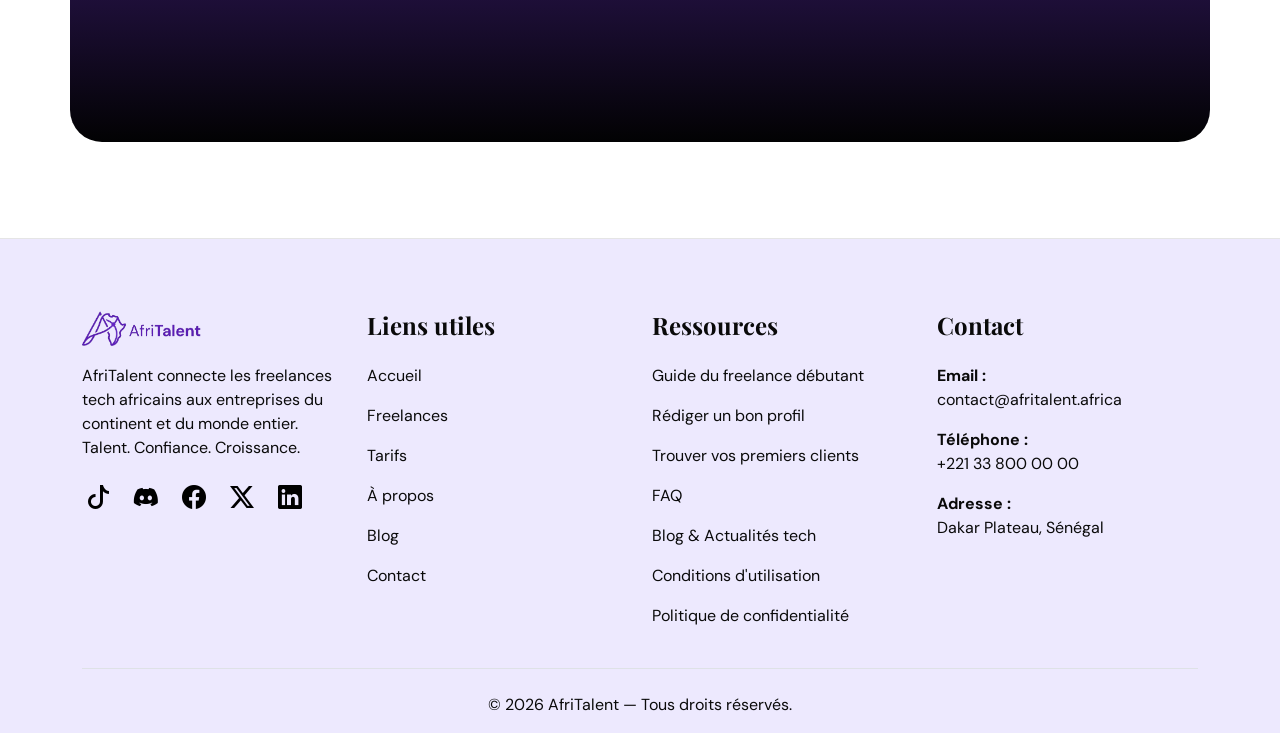
==== commit 53e0d057: "Message : Déploiement : GitHub Pages activé, README finalisé et présentation PowerPoint ajoutée" ====
--- a/index.html
+++ b/index.html
@@ -17,7 +17,8 @@
      ====header site avec menu navigation
      ==================================== -->
     <header>
-        <nav id="navbar" class="navbar navbar-expand-lg mt-3 shadow mx-auto navbar-light rounded-4 menu-glace fixed-top">
+        <nav id="navbar"
+            class="navbar navbar-expand-lg mt-3 shadow mx-auto navbar-light rounded-4 menu-glace fixed-top">
             <div class="container">
                 <!-- logo  -->
                 <a class="navbar-brand" href="index.html">
@@ -46,7 +47,7 @@
                     </div>
                     <!-- bouton rejoindre et darkmod  -->
                     <button id="darkmod" class="bg-transparent fs-4 px-1 border-0">
-                        <i class="bi bi-moon-stars-fill"></i>
+                        <i class="bi bi-moon-stars-fill text-primary"></i>
                     </button>
                 </div>
             </div>
@@ -78,7 +79,7 @@
 
                     <!-- image acceuill -->
                     <div class="col-12 col-sm-6 col-md-6">
-                        <img src="image/home.png" class="img-fluid" alt="Macbook AfriTalent">
+                        <img src="image/home.png" class="img-fluid img-home-index" alt="Macbook AfriTalent">
                     </div>
                 </div>
 
@@ -388,26 +389,44 @@
                     </div>
                 </div>
 
-
-                <!-- avis -->
                 <div class="carousel slide" data-bs-ride="carousel" id="avisclient">
-                    <div class="carousel-inner">
-
-                        <!-- conteneur avis 1 -->
-                        <div class="carousel-item active ">
-                            <div class="row g-2">
-
-
-                                <!-- avis 1 -->
-                                <div class="col-12 col-lg-4 col-md-4">
-                                    <div class="bg-dark p-3 rounded-3 h-100">
-                                        <div class="imgavis d-flex align-items-center gap-3 mb-0">
-                                            <img class="rounded-circle" src="image/avis1.jpg" alt="Aminata Diallo">
-                                            <div class="d-flex flex-column text-light fs-6">
-                                                <strong>Aminata Diallo</strong>
-                                                <span>Développeuse Full Stack</span>
-                                            </div>
+                    <div class="carousel-inner p-5 bg-dark rounded-4">
+                        <div class="imgavis carousel-item active">
+                            <div class="row">
+                                <div class=" col-12 col-lg-6 col-md-6">
+                                    <img class="rounded-2" src="image/avis1.jpg" alt="Aminata Diallo">
+                                    <div class="d-flex flex-column pt-3 text-light fs-6">
+                                        <strong>Aminata Diallo</strong>
+                                        <span>Développeuse Full Stack</span>
+                                        <div class="text-warning py-3">
+                                            <i class="bi bi-star-fill"></i>
+                                            <i class="bi bi-star-fill"></i>
+                                            <i class="bi bi-star-fill"></i>
+                                            <i class="bi bi-star-fill"></i>
+                                            <i class="bi bi-star-fill"></i>
                                         </div>
+                                    </div>
+                                </div>
+                                <div class=" col-12 col-lg-6 col-md-6 d-flex align-items-center">
+                                    <p class="text-light fs-4 pt-5">
+                                        Au début, j’étais sceptique à propos des plateformes freelance en ligne, mais
+                                        AfriTalent a complètement changé ma vision. En quelques semaines, j’ai reçu mes
+                                        premiers clients sérieux sans avoir à chercher moi-même. Ce que j’apprécie le
+                                        plus, c’est la transparence des paiements et la qualité des projets proposés.
+                                        Aujourd’hui, je travaille presque à temps plein sur la plateforme et mes revenus
+                                        sont beaucoup plus stables qu’avant
+                                    </p>
+                                </div>
+                            </div>
+                        </div>
+
+                        <div class="imgavis carousel-item">
+                            <div class="row">
+                                <div class=" col-12 col-lg-6 col-md-6">
+                                    <img class="rounded-2" src="image/avis2.jpg" alt="Fatou Ndiaye">
+                                    <div class="d-flex flex-column pt-3 text-light fs-6">
+                                        <strong>Fatou Ndiaye</strong>
+                                        <span> Rédactrice Web</span>
                                         <div class="text-warning py-3">
                                             <i class="bi bi-star-fill"></i>
                                             <i class="bi bi-star-fill"></i>
@@ -415,276 +434,47 @@
                                             <i class="bi bi-star-fill"></i>
                                             <i class="bi bi-star-fill"></i>
                                         </div>
-                                        <p class="text-light">
-                                            "Grâce à AfriTalent, j’ai triplé mes revenus en moins de 6 mois.
-                                            La plateforme me connecte à des clients sérieux avec des paiements toujours
-                                            ponctuels.
-                                            "
-                                        </p>
-                                        <div class="text-success py-2 py-2">
-                                            <i class="bi bi-patch-check-fill"></i>
-                                            <i>Avis Cértifiés</i>
+                                    </div>
+                                </div>
+                                <div class=" col-12 col-lg-6 col-md-6 d-flex align-items-center">
+                                    <p class="text-light fs-4 pt-5">
+                                        Je cherchais une solution pour mon activité de design graphique, car les réseaux
+                                        sociaux ne me rapportaient pas assez de clients fiables. Avec AfriTalent, j’ai
+                                        pu accéder à des entreprises qui recherchent vraiment des professionnels
+                                        qualifiés. Le système est simple, les missions sont claires et surtout les
+                                        paiements sont rapides. C’est devenu ma source principale de revenus.
+                                    </p>
+                                </div>
+                            </div>
+                        </div>
+
+                        <div class="imgavis carousel-item">
+                            <div class="row">
+                                <div class=" col-12 col-lg-6 col-md-6">
+                                    <img class="rounded-2" src="image/avis5.jpg" alt="Ibrahima Sarr">
+                                    <div class="d-flex flex-column pt-3 text-light fs-6">
+                                        <strong>Ibrahima Sarr</strong>
+                                        <span>Designer UI/UX</span>
+                                        <div class="text-warning py-3">
+                                            <i class="bi bi-star-fill"></i>
+                                            <i class="bi bi-star-fill"></i>
+                                            <i class="bi bi-star-fill"></i>
+                                            <i class="bi bi-star-fill"></i>
+                                            <i class="bi bi-star-fill"></i>
                                         </div>
                                     </div>
                                 </div>
-
-
-                                <!-- avis 2 -->
-                                <div class="col-12 col-lg-4 col-md-4">
-                                    <div class="bg-dark p-3 rounded-3 h-100">
-                                        <div class="imgavis d-flex align-items-center gap-3 mb-0">
-                                            <img class="rounded-circle" src="image/avis2.jpg" alt="Aminata Diallo">
-                                            <div class="d-flex flex-column text-light fs-6">
-                                                <strong>Moussa Traoré</strong>
-                                                <span>CEO AgriTech</span>
-                                            </div>
-                                        </div>
-                                        <div class="text-warning py-3">
-                                            <i class="bi bi-star-fill"></i>
-                                            <i class="bi bi-star-fill"></i>
-                                            <i class="bi bi-star-fill"></i>
-                                            <i class="bi bi-star-fill"></i>
-                                            <i class="bi bi-star-fill"></i>
-                                        </div>
-                                        <p class="text-light">
-                                            "Nous avons recruté 4 développeurs via AfriTalent pour notre projet
-                                            d'application mobile. Qualité irréprochable, délais respectés.
-                                            Notre référence absolue pour le freelance tech.
-                                            "
-                                        </p>
-                                        <div class="text-success py-2 py-2">
-                                            <i class="bi bi-patch-check-fill"></i>
-                                            <i>Avis Cértifiés</i>
-                                        </div>
-                                    </div>
-                                </div>
-
-
-                                <!-- avis 3 -->
-                                <div class="col-12 col-lg-4 col-md-4">
-                                    <div class="bg-dark p-3 rounded-3 h-100">
-                                        <div class="imgavis d-flex align-items-center gap-3 mb-0">
-                                            <img class="rounded-circle" src="image/avis3.jpg" alt="Aminata Diallo">
-                                            <div class="d-flex flex-column text-light fs-6">
-                                                <strong>Sarah Mensah</strong>
-                                                <span>Designer UI/UX</span>
-                                            </div>
-                                        </div>
-                                        <div class="text-warning py-3">
-                                            <i class="bi bi-star-fill"></i>
-                                            <i class="bi bi-star-fill"></i>
-                                            <i class="bi bi-star-fill"></i>
-                                            <i class="bi bi-star-fill"></i>
-                                            <i class="bi bi-star-fill"></i>
-                                        </div>
-                                        <p class="text-light">
-                                            "L'interface est intuitive, le support réactif et les opportunités
-                                            nombreuses. AfriTalent comprend vraiment les besoins des créatifs africains.
-                                            "
-                                        </p>
-                                        <div class="text-success py-2 py-2">
-                                            <i class="bi bi-patch-check-fill"></i>
-                                            <i>Avis Cértifiés</i>
-                                        </div>
-                                    </div>
-                                </div>
-
-                            </div>
-                        </div>
-
-                        <!-- conteneur avis 2 -->
-                        <div class="carousel-item">
-                            <div class="row g-2">
-
-
-                                <!-- avis 4 -->
-                                <div class="col-12 col-lg-4 col-md-4">
-                                    <div class="bg-dark p-3 rounded-3 h-100">
-                                        <div class="imgavis d-flex align-items-center gap-3 mb-0">
-                                            <img class="rounded-circle" src="image/avis4.jpg" alt="Aminata Diallo">
-                                            <div class="d-flex flex-column text-light fs-6">
-                                                <strong>Fatou Diallo</strong>
-                                                <span>Designer UI</span>
-                                            </div>
-                                        </div>
-                                        <div class="text-warning py-3">
-                                            <i class="bi bi-star-fill"></i>
-                                            <i class="bi bi-star-fill"></i>
-                                            <i class="bi bi-star-fill"></i>
-                                            <i class="bi bi-star-fill"></i>
-                                            <i class="bi bi-star-fill"></i>
-                                        </div>
-                                        <p class="text-light">
-                                            La plateforme est fluide, moderne et très intuitive. Je recommande
-                                            "
-                                        </p>
-                                        <div class="text-success py-2 py-2">
-                                            <i class="bi bi-patch-check-fill"></i>
-                                            <i>Avis Cértifiés</i>
-                                        </div>
-                                    </div>
-                                </div>
-
-                                <!-- avis 5 -->
-                                <div class="col-12 col-lg-4 col-md-4">
-                                    <div class="bg-dark p-3 rounded-3 h-100">
-                                        <div class="imgavis d-flex align-items-center gap-3 mb-0">
-                                            <img class="rounded-circle" src="image/avis5.jpg" alt="Aminata Diallo">
-                                            <div class="d-flex flex-column text-light fs-6">
-                                                <strong>Sophie L</strong>
-                                                <span>CEO startup</span>
-                                            </div>
-                                        </div>
-                                        <div class="text-warning py-3">
-                                            <i class="bi bi-star-fill"></i>
-                                            <i class="bi bi-star-fill"></i>
-                                            <i class="bi bi-star-fill"></i>
-                                            <i class="bi bi-star-fill"></i>
-                                            <i class="bi bi-star-fill"></i>
-                                        </div>
-                                        <p class="text-light">
-                                            "Nous avons recruté plusieurs freelances compétents en quelques jours
-                                            "
-                                        </p>
-                                        <div class="text-success py-2 py-2">
-                                            <i class="bi bi-patch-check-fill"></i>
-                                            <i>Avis Cértifiés</i>
-                                        </div>
-                                    </div>
-                                </div>
-
-
-                                <!-- avis 6 -->
-                                <div class="col-12 col-lg-4 col-md-4">
-                                    <div class="bg-dark p-3 rounded-3 h-100">
-                                        <div class="imgavis d-flex align-items-center gap-3 mb-0">
-                                            <img class="rounded-circle" src="image/avis6.jpg" alt="Aminata Diallo">
-                                            <div class="d-flex flex-column text-light fs-6">
-                                                <strong>Amadou D</strong>
-                                                <span>Développeur Full Stack</span>
-                                            </div>
-                                        </div>
-                                        <div class="text-warning py-3">
-                                            <i class="bi bi-star-fill"></i>
-                                            <i class="bi bi-star-fill"></i>
-                                            <i class="bi bi-star-fill"></i>
-                                            <i class="bi bi-star-fill"></i>
-                                            <i class="bi bi-star-fill"></i>
-                                        </div>
-                                        <p class="text-light">
-                                            "Grâce à AfriTalent, j’ai trouvé des missions bien rémunérées avec des
-                                            clients
-                                            sérieux.
-                                            "
-                                        </p>
-                                        <div class="text-success py-2 py-2">
-                                            <i class="bi bi-patch-check-fill"></i>
-                                            <i>Avis Cértifiés</i>
-                                        </div>
-                                    </div>
-                                </div>
-
-                            </div>
-                        </div>
-
-
-                        <!-- conteneur avis 3 -->
-                        <div class="carousel-item">
-                            <div class="row g-2">
-
-
-                                <!-- avis 7 -->
-                                <div class="col-12 col-lg-4 col-md-4">
-                                    <div class="bg-dark p-3 rounded-3 h-100">
-                                        <div class="imgavis d-flex align-items-center gap-3 mb-0">
-                                            <img class="rounded-circle" src="image/avis1.jpg" alt="Aminata Diallo">
-                                            <div class="d-flex flex-column text-light fs-6">
-                                                <strong>Fatou Diallo</strong>
-                                                <span>Designer UI</span>
-                                            </div>
-                                        </div>
-                                        <div class="text-warning py-3">
-                                            <i class="bi bi-star-fill"></i>
-                                            <i class="bi bi-star-fill"></i>
-                                            <i class="bi bi-star-fill"></i>
-                                            <i class="bi bi-star-fill"></i>
-                                            <i class="bi bi-star-fill"></i>
-                                        </div>
-                                        <p class="text-light">
-                                            La plateforme est fluide, moderne et très intuitive. Je recommande
-                                            "
-                                        </p>
-                                        <div class="text-success py-2 py-2">
-                                            <i class="bi bi-patch-check-fill"></i>
-                                            <i>Avis Cértifiés</i>
-                                        </div>
-                                    </div>
-                                </div>
-
-                                <!-- avis 8 -->
-                                <div class="col-12 col-lg-4 col-md-4">
-                                    <div class="bg-dark p-3 rounded-3 h-100">
-                                        <div class="imgavis d-flex align-items-center gap-3 mb-0">
-                                            <img class="rounded-circle" src="image/avis2.jpg" alt="Aminata Diallo">
-                                            <div class="d-flex flex-column text-light fs-6">
-                                                <strong>Aminata Diallo</strong>
-                                                <span>Développeuse Full Stack</span>
-                                            </div>
-                                        </div>
-                                        <div class="text-warning py-3">
-                                            <i class="bi bi-star-fill"></i>
-                                            <i class="bi bi-star-fill"></i>
-                                            <i class="bi bi-star-fill"></i>
-                                            <i class="bi bi-star-fill"></i>
-                                            <i class="bi bi-star-fill"></i>
-                                        </div>
-                                        <p class="text-light">
-                                            "Grâce à AfriTalent, j’ai triplé mes revenus en moins de 6 mois.
-                                            La plateforme me connecte à des clients sérieux avec des paiements toujours
-                                            ponctuels.
-                                            "
-                                        </p>
-                                        <div class="text-success py-2 py-2">
-                                            <i class="bi bi-patch-check-fill"></i>
-                                            <i>Avis Cértifiés</i>
-                                        </div>
-                                    </div>
-                                </div>
-
-
-                                <!-- avis 9 -->
-                                <div class="col-12 col-lg-4 col-md-4">
-                                    <div class="bg-dark p-3 rounded-3 h-100">
-                                        <div class="imgavis d-flex align-items-center gap-3 mb-0">
-                                            <img class="rounded-circle" src="image/avis6.jpg" alt="Aminata Diallo">
-                                            <div class="d-flex flex-column text-light fs-6">
-                                                <strong>Amadou D</strong>
-                                                <span>Développeur Full Stack</span>
-                                            </div>
-                                        </div>
-                                        <div class="text-warning py-3">
-                                            <i class="bi bi-star-fill"></i>
-                                            <i class="bi bi-star-fill"></i>
-                                            <i class="bi bi-star-fill"></i>
-                                            <i class="bi bi-star-fill"></i>
-                                            <i class="bi bi-star-fill"></i>
-                                        </div>
-                                        <p class="text-light">
-                                            "Grâce à AfriTalent, j’ai trouvé des missions bien rémunérées avec des
-                                            clients
-                                            sérieux.
-                                            "
-                                        </p>
-                                        <div class="text-success py-2 py-2">
-                                            <i class="bi bi-patch-check-fill"></i>
-                                            <i>Avis Cértifiés</i>
-                                        </div>
-                                    </div>
-                                </div>
-
-                            </div>
-                        </div>
-
+                                <div class=" col-12 col-lg-6 col-md-6 d-flex align-items-center">
+                                    <p class="text-light fs-4 pt-5">
+                                        Ce que j’aime avec AfriTalent, c’est la sécurité et la régularité. Avant, je
+                                        travaillais avec des clients qui payaient en retard ou disparaissaient.
+                                        Maintenant, tout est structuré et encadré. J’ai même pu augmenter mes tarifs
+                                        grâce à la visibilité que j’ai obtenue sur la plateforme. C’est clairement un
+                                        outil qui aide les freelances africains à passer au niveau supérieur.
+                                    </p>
+                                </div>
+                            </div>
+                        </div>
                     </div>
 
                     <button class="carousel-control-prev" data-bs-target="#avisclient" data-bs-slide="prev"
@@ -697,13 +487,12 @@
                     </button>
                 </div>
 
-
             </div>
         </section>
 
-        <!-- =================================
-          cta final
-          ==================================== -->
+        <!--=======================================
+          =====================cta final===========
+          =========================================-->
         <section class="m-5">
             <div class="container  ctaindex bg-primary rounded-5 d-flex justify-content-center align-items-center">
                 <div class="text-center text-light flex-wrap">
@@ -795,8 +584,8 @@
             </div>
         </div>
     </footer>
-    <div class="fixed-bottom d-flex">
-        <button id="btnRemonte" class="ms-auto fs-4 px-2 py-1 bg-primary text- rounded-3 border-0 fw-bold "><i
+    <div class="fixed-bottom d-flex btnRemonte">
+        <button id="btnRemonte" class="ms-auto fs-4 px-2 py-1 bg-primary text-light rounded-3 border-0 fw-bold "><i
                 class="bi bi-arrow-up"></i>
         </button>
     </div>
--- a/css/style.css
+++ b/css/style.css
@@ -23,7 +23,6 @@
     /* ---police--- */
     --font-titel: 'Playfair Display', serif;
     --font-para: 'DM Sans', sans-serif;
-
     /*---------------------
             couleur 
     -----------------------*/
@@ -249,10 +248,6 @@
     font-size: .6em;
 }
 
-section {
-    padding: 3rem 0;
-}
-
 
 /* ====================
 Page d'acceuil
@@ -303,7 +298,6 @@
     to {
         transform: translateX(-25%);
     }
-
 }
 
 /* ---------------------------
@@ -404,8 +398,8 @@
 }
 
 .imgavis img {
-    width: 50px;
-    height: 50px;
+    width: 80%;
+    height: 80%;
 }
 
 .ctaindex {
@@ -415,7 +409,7 @@
 
 /* animation */
 .process {
-    transition: 0.3s ease;
+    transition: 0.3s ease-in-out;
 }
 
 .process:hover {
@@ -468,16 +462,17 @@
     width: 100vw;
     transition: all 0.3s ease-in;
 }
-.search.searchvue{
+
+.search.searchvue {
     width: 85vw;
     position: fixed;
     top: 5rem;
 }
 
 
-/* ============================================
- page Tarif 
- ============================================== */
+/* ================================================
+==================== page Tarif =================== 
+=================================================== */
 .tarifpopulaire {
     background-color: transparent;
     background: linear-gradient(to bottom, #6116db11, #6116db56);
@@ -498,10 +493,43 @@
 }
 
 /* ===========================================
-page about 
+==================page about==================
 ============================================== */
 .img-hom-about {
     width: 30vw;
+    animation: ab 5s infinite;
+}
+
+.img-home-index {
+    animation: tom 5s infinite;
+}
+
+@keyframes tom {
+    0% {
+        transform: translateY(10px);
+    }
+
+    50% {
+        transform: translateY(-10px);
+    }
+
+    100% {
+        transform: translateY(10px);
+    }
+}
+
+@keyframes ab {
+    0% {
+        transform: translateY(20px);
+    }
+
+    50% {
+        transform: translateY(-20px);
+    }
+
+    100% {
+        transform: translateY(20px);
+    }
 }
 
 .bentoabout1 {
@@ -726,8 +754,9 @@
 
 section {
     opacity: 0;
-    transform: translateY(100px);
-    transition: opacity 0.6s ease-out, 0.6s ease-in-out;
+    transform: translateY(80px);
+    transition: opacity 0.8s ease-out , transform 0.8s ease-out;
+    padding: 3rem 0;
 }
 
 section.visbleSection {
@@ -776,37 +805,15 @@
 /* =============================================
 puppup apres validation formulaire
 ================================================= */
-.pupPupMessage {
-    background: rgba(14, 255, 6, 0.509);
-    backdrop-filter: blur(20px);
-    transition: 0.3s ease;
-    padding: 4rem 2rem;
-    border-radius: 1rem;
-    position: fixed;
-    z-index: 1000;
-    margin-top: 6rem;
+.mesVal1 {
+    border: 2px solid rgb(0, 255, 0);
+    padding: .5em 1em;
+    font-size: 1.2em;
+    text-align: center;
+    color: rgb(0, 255, 0);
     display: none;
 }
 
-.pupPupMessage.messageVue {
+.mesVal1.voixme {
     display: block;
-}
-
-.pupPupMessage.messageVueFerme {
-    display: none;
-}
-
-/* ================================
-auentification 
-===================================*/
-.formConnexion,
-.formInscription,
-.formConnexionMail,
-.formOublie {
-    display: none;
-}
-
-.vueAuth {
-    display: block;
-}
-
+}
